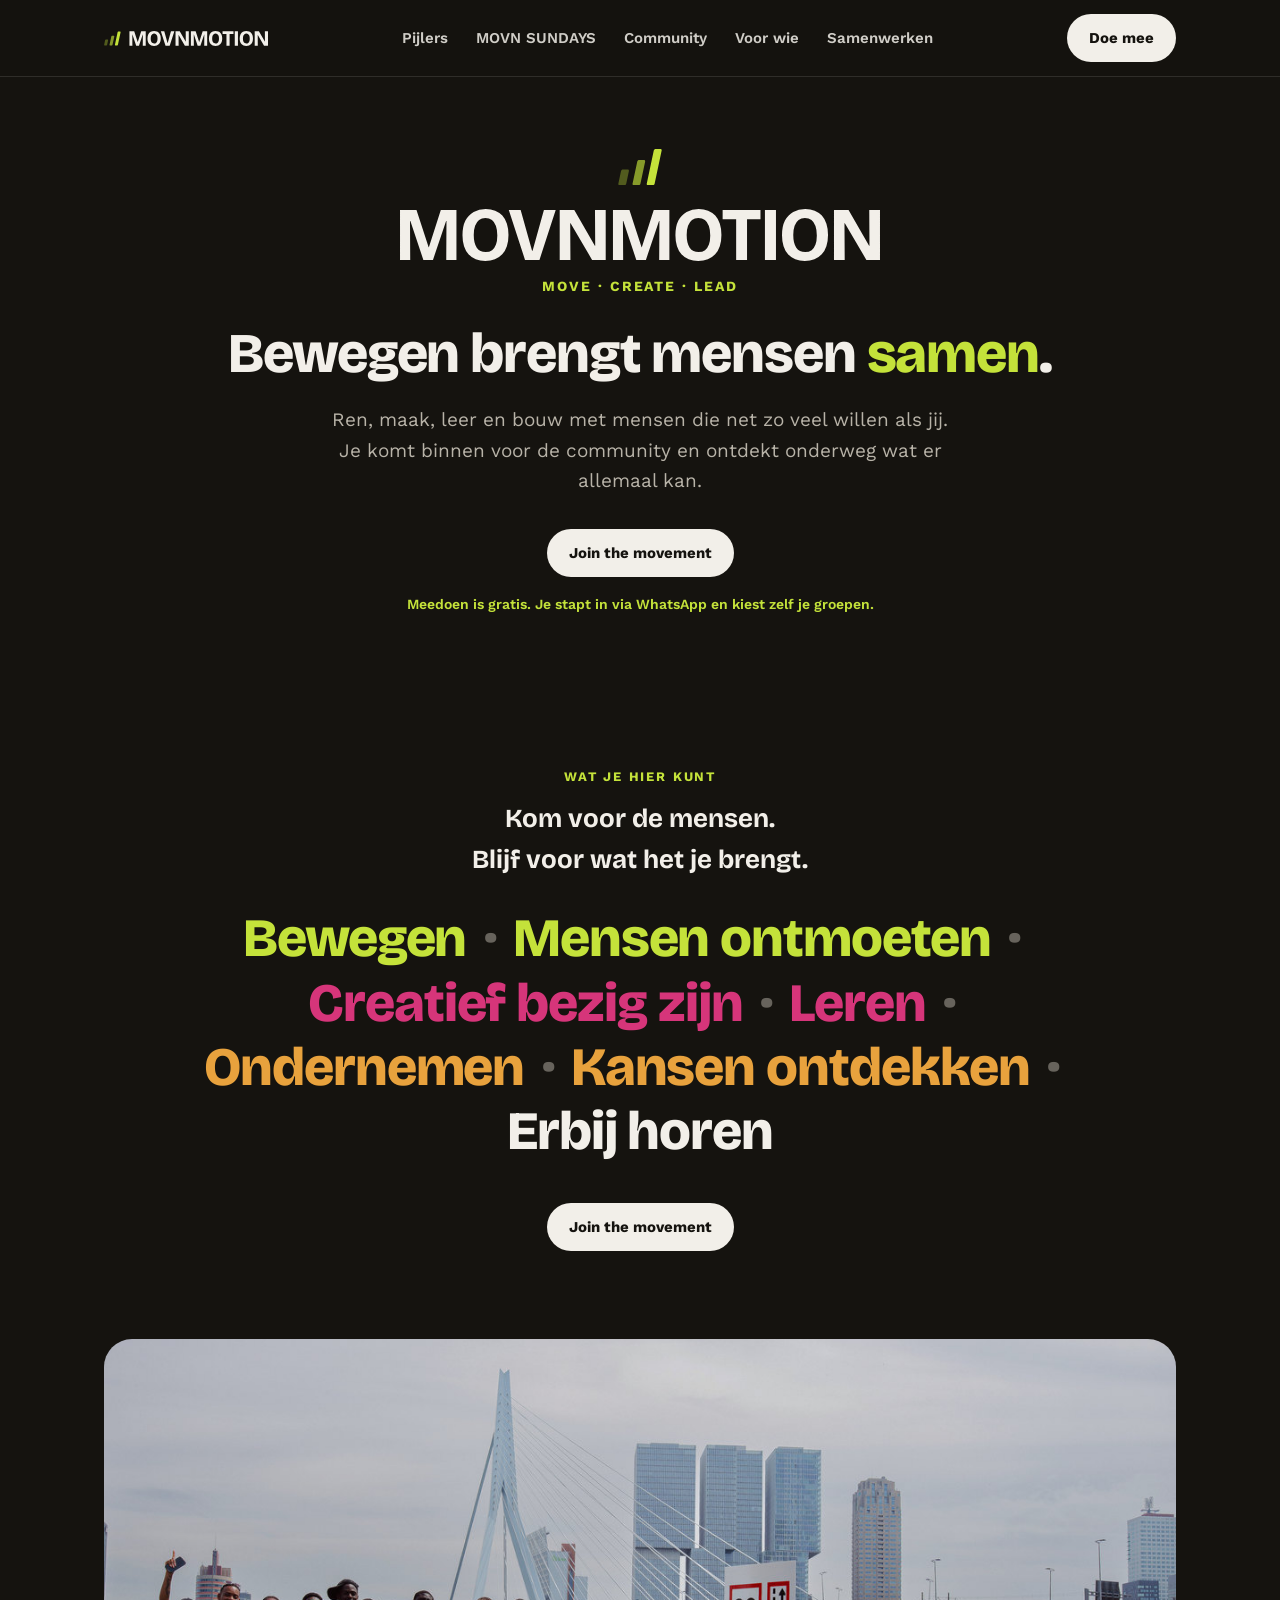
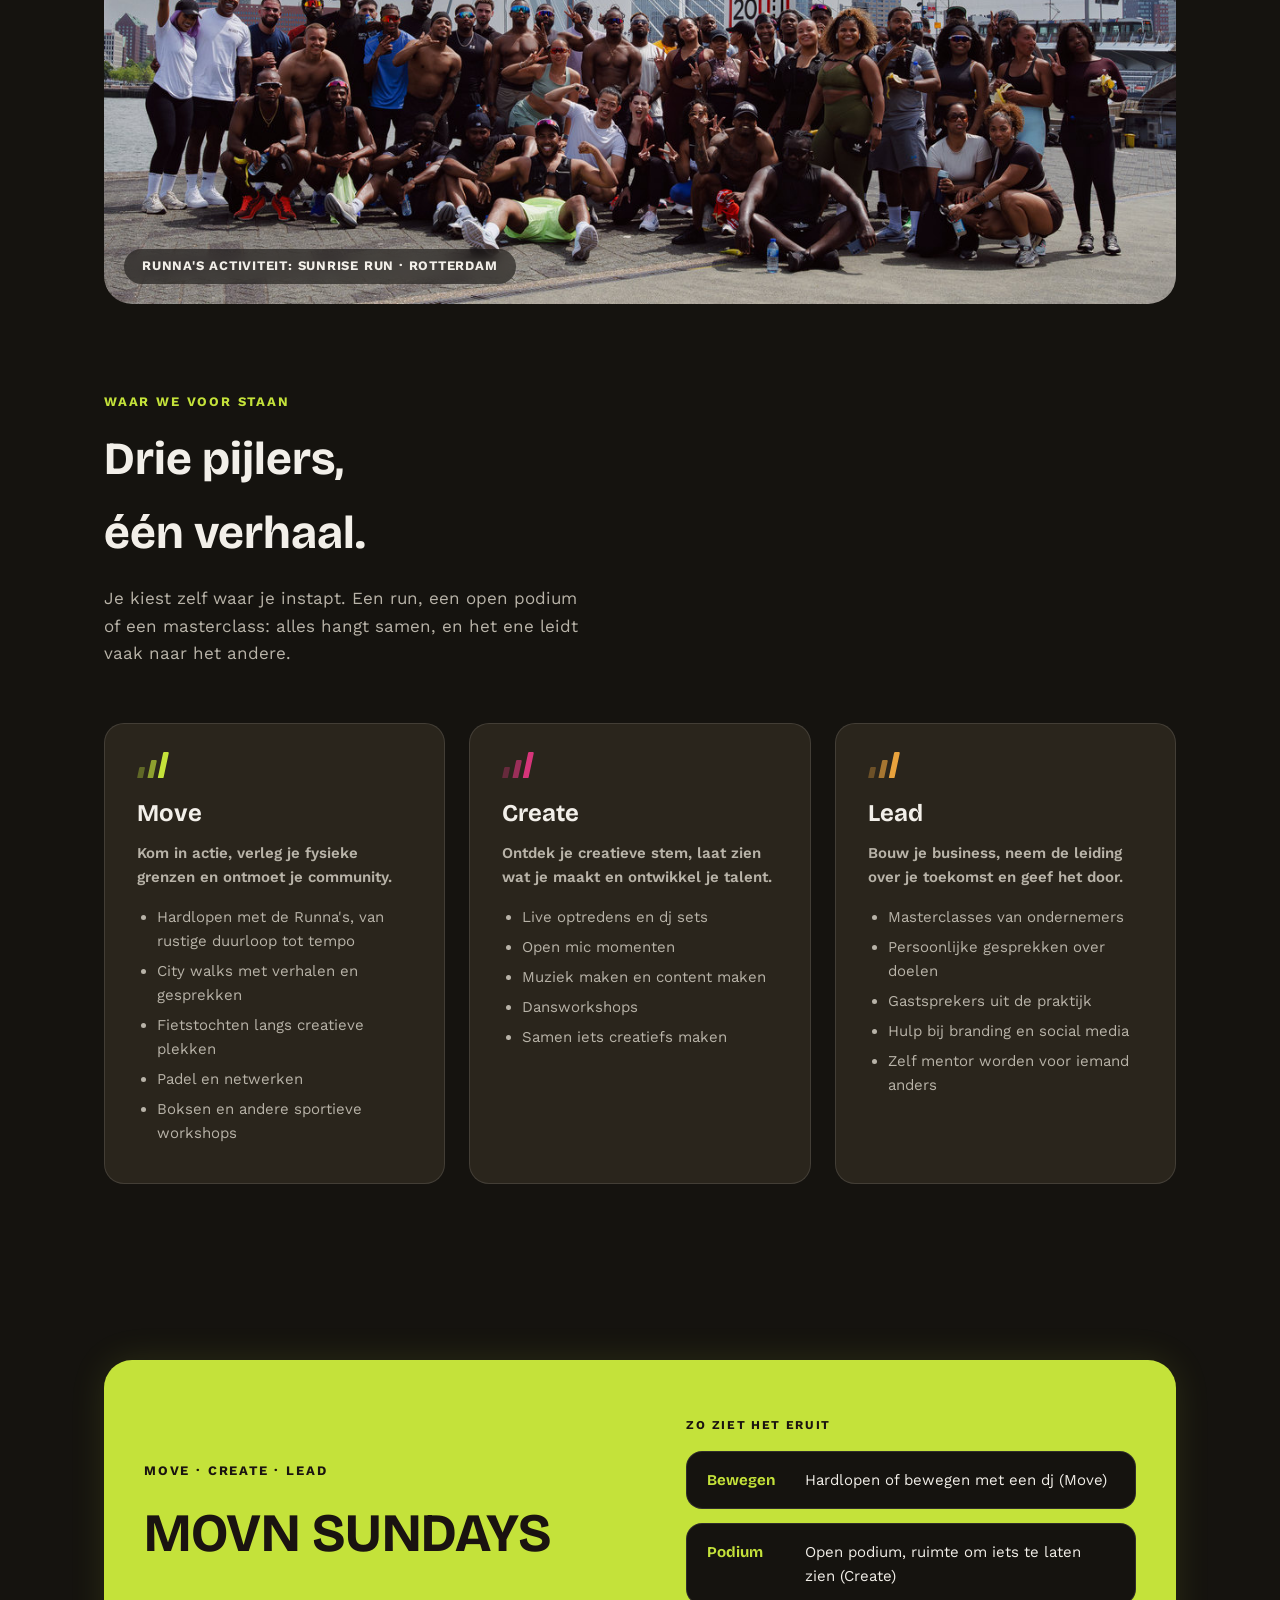
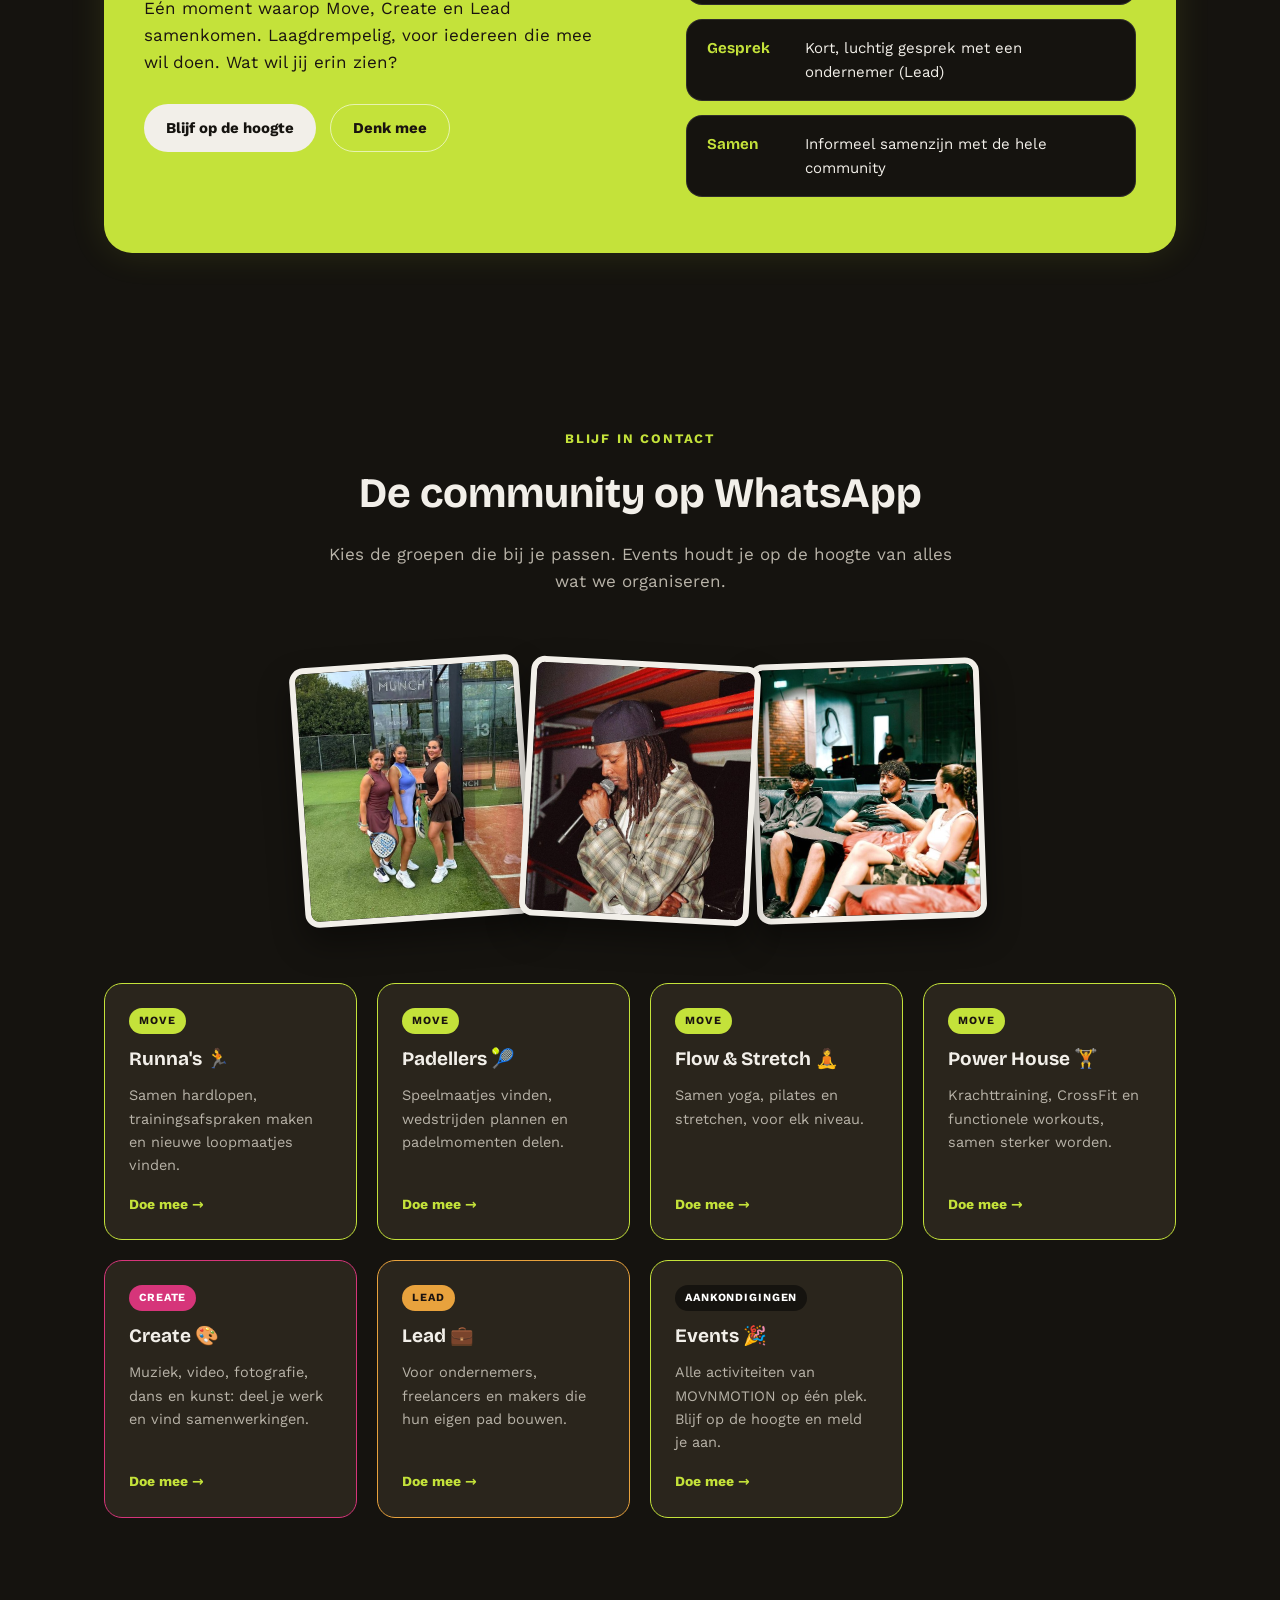
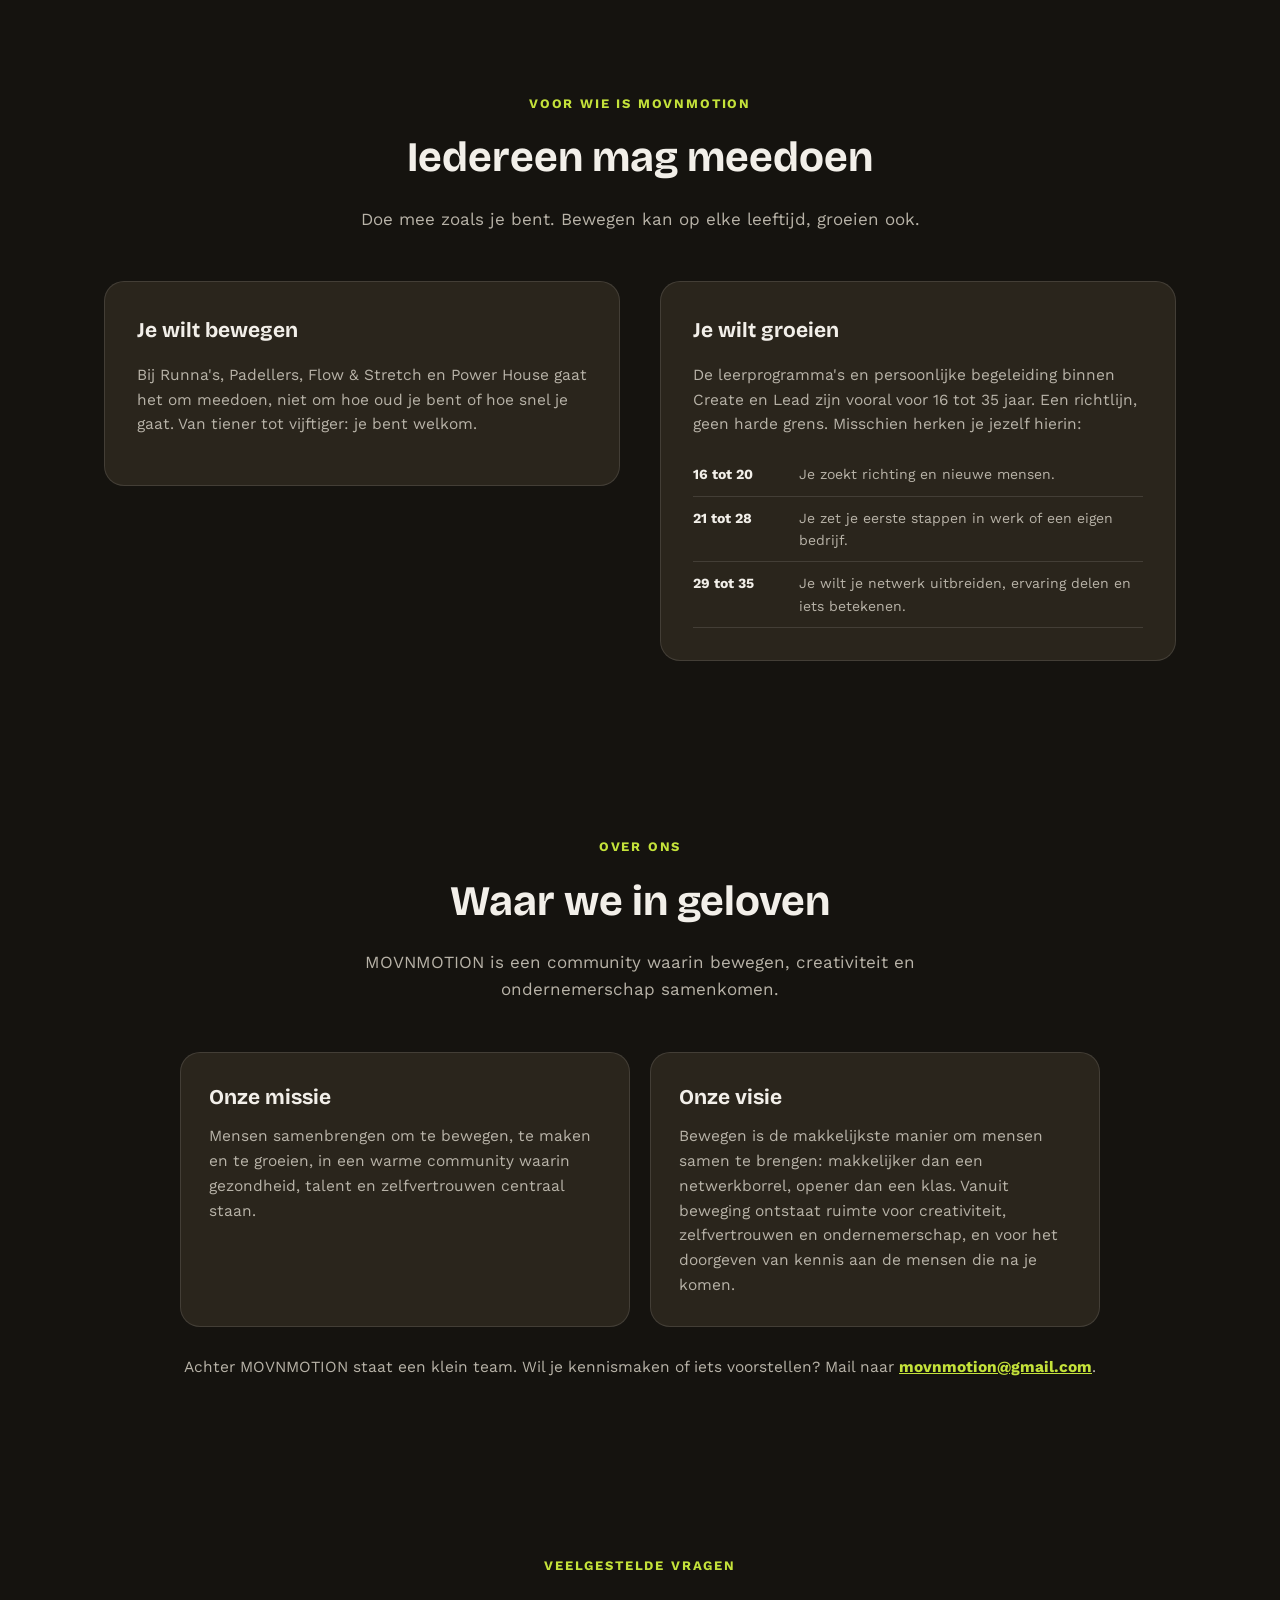
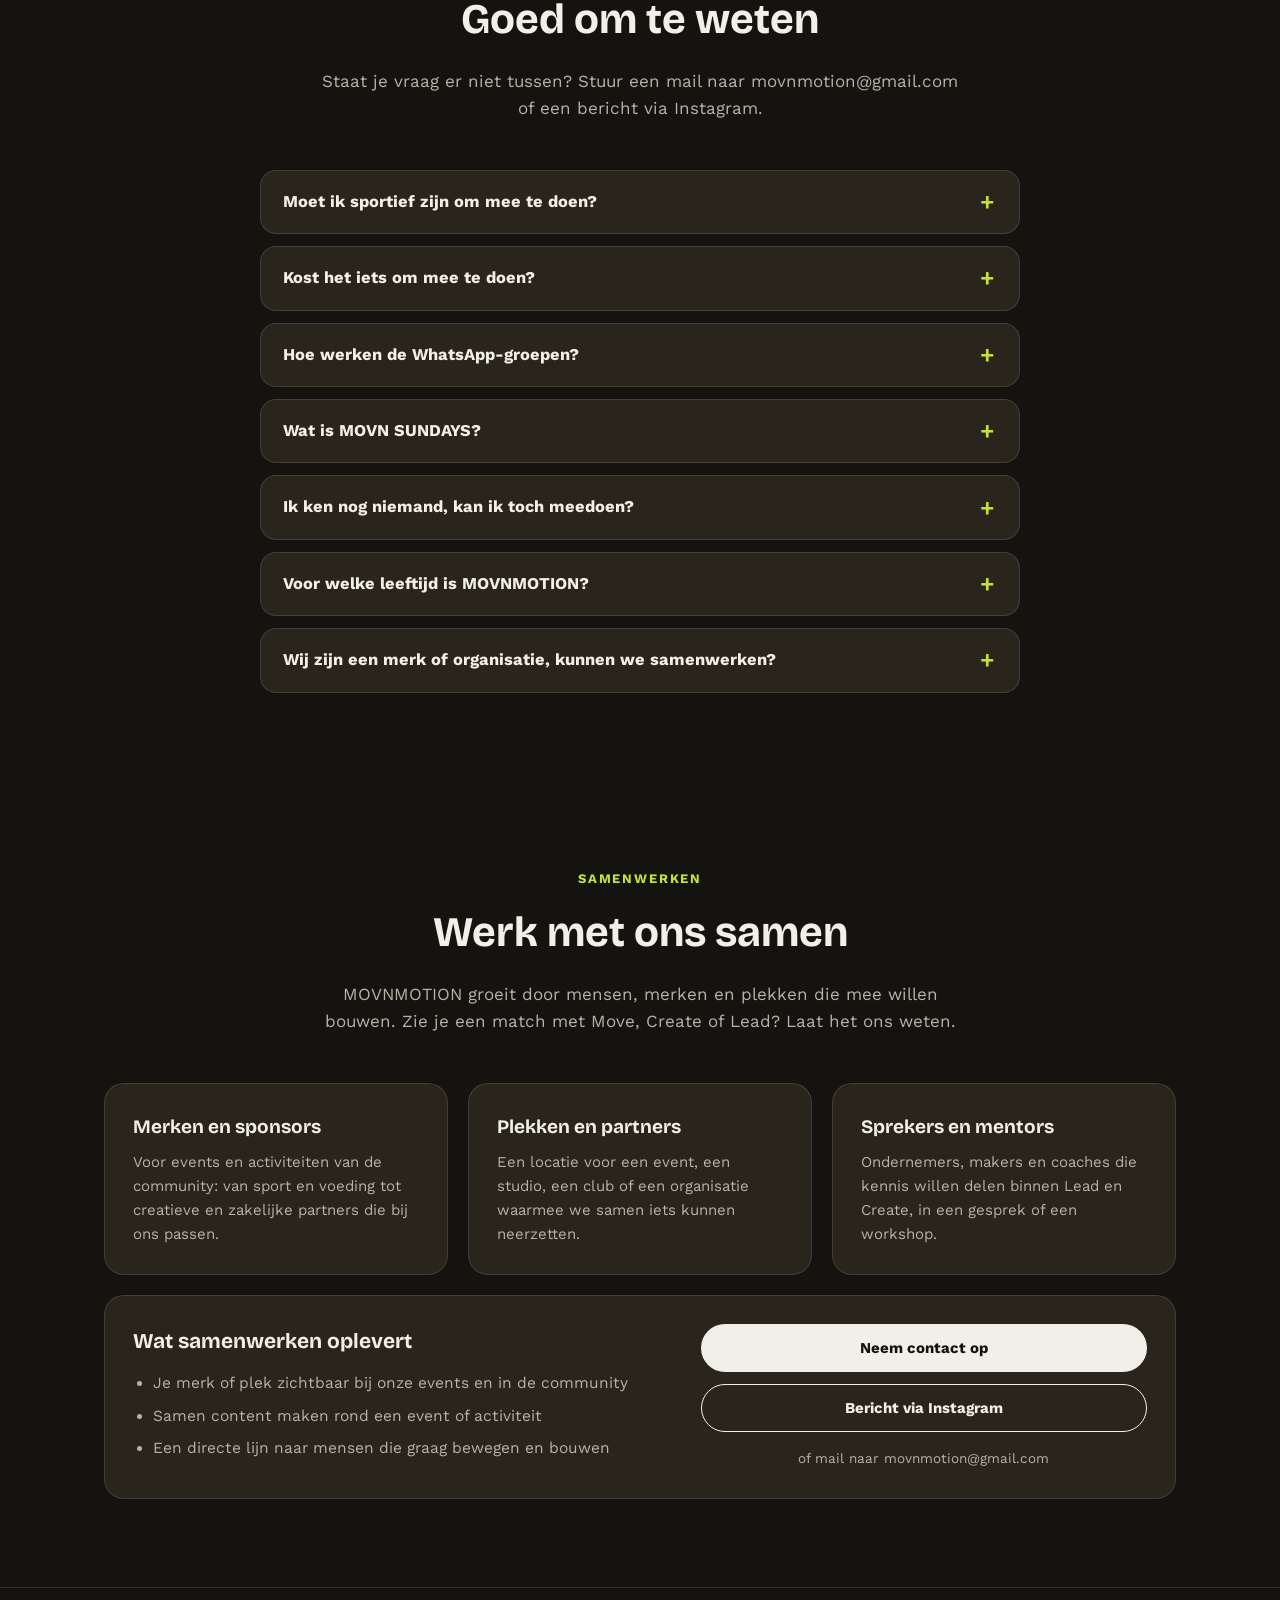
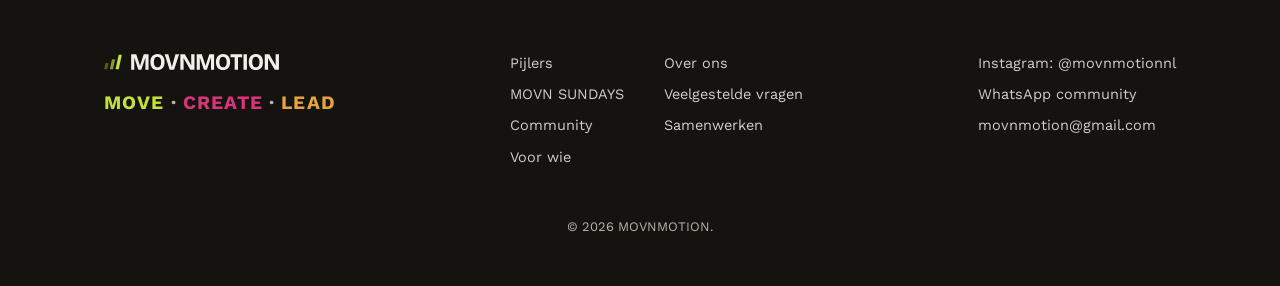
==== public/index.html @ 2176adab "Eerste scherm: alleen de knop Join the movement, 'Wat je hier kunt' als knop weg Co-Authored-By: Cla" ====
<!doctype html>
<html lang="nl">
  <head>
    <meta charset="utf-8" />
    <meta name="viewport" content="width=device-width, initial-scale=1, viewport-fit=cover" />
    <title>MOVNMOTION | Move. Create. Lead.</title>
    <meta
      name="description"
      content="Bewegen brengt mensen samen. Bij MOVNMOTION ren, maak, leer en bouw je met mensen die net zo veel willen als jij. Join the movement."
    />
    <meta name="theme-color" content="#15130F" />
    <link rel="canonical" href="https://movnmotion.nl/" />
    <meta property="og:type" content="website" />
    <meta property="og:site_name" content="MOVNMOTION" />
    <meta property="og:locale" content="nl_NL" />
    <meta property="og:url" content="https://movnmotion.nl/" />
    <meta property="og:title" content="MOVNMOTION | Move. Create. Lead." />
    <meta
      property="og:description"
      content="Bewegen brengt mensen samen. Bij MOVNMOTION ren, maak, leer en bouw je met mensen die net zo veel willen als jij. Join the movement."
    />
    <meta property="og:image" content="https://movnmotion.nl/og-image-v2.png" />
    <meta property="og:image:width" content="1200" />
    <meta property="og:image:height" content="630" />
    <meta property="og:image:alt" content="MOVNMOTION: Bewegen brengt mensen samen." />
    <meta name="twitter:card" content="summary_large_image" />
    <link rel="icon" href="favicon.svg" type="image/svg+xml" />
    <link rel="icon" href="favicon.ico" sizes="32x32" />
    <link rel="apple-touch-icon" href="apple-touch-icon.png" />
    <link
      rel="preload"
      href="assets/fonts/bricolage-grotesque-latin-opsz-normal.woff2"
      as="font"
      type="font/woff2"
      crossorigin
    />
    <link
      rel="preload"
      href="assets/fonts/work-sans-latin-wght-normal.woff2"
      as="font"
      type="font/woff2"
      crossorigin
    />
    <link rel="stylesheet" href="assets/css/style.css" />
  </head>
  <body>
    <svg class="sprite" aria-hidden="true" focusable="false">
      <symbol id="logo-lockup" viewBox="0.00 -14.00 7519.55 688.00">
        <g fill="#C4E23A">
          <path
            opacity="0.35"
            d="M85.80 371.17 L168.15 371.17 C183.31 371.17 192.98 383.46 189.76 398.62 L143.08 618.22 C139.86 633.39 124.96 645.67 109.80 645.67 L27.45 645.67 C12.29 645.67 2.61 633.39 5.83 618.22 L52.51 398.62 C55.73 383.46 70.64 371.17 85.80 371.17 Z"
          />
          <path
            opacity="0.65"
            d="M367.85 206.47 L450.20 206.47 C465.37 206.47 475.04 218.76 471.82 233.92 L390.13 618.22 C386.91 633.39 372.01 645.67 356.85 645.67 L274.50 645.67 C259.34 645.67 249.66 633.39 252.88 618.22 L334.57 233.92 C337.79 218.76 352.69 206.47 367.85 206.47 Z"
          />
          <path
            opacity="1.0"
            d="M655.75 14.32 L738.10 14.32 C753.26 14.32 762.94 26.61 759.71 41.77 L637.18 618.22 C633.96 633.39 619.06 645.67 603.90 645.67 L521.55 645.67 C506.39 645.67 496.71 633.39 499.93 618.22 L622.46 41.77 C625.69 26.61 640.59 14.32 655.75 14.32 Z"
          />
        </g>
        <path
          fill="#F2EFE9"
          d="M1165.55 660V0H1383.55L1544.55 494H1547.55L1705.55 0H1912.55V660H1777.55L1780.55 146H1775.55L1601.55 660H1474.55L1302.55 146H1297.55L1300.55 660Z M2294.55 674Q2224.55 674 2168.05 651.5Q2111.55 629 2072.55 585.5Q2033.55 542 2013.05 478.5Q1992.55 415 1992.55 333Q1992.55 216 2031.55 139.5Q2070.55 63 2140.55 24.5Q2210.55 -14 2300.55 -14Q2369.55 -14 2425.05 8Q2480.55 30 2520.05 73.5Q2559.55 117 2580.55 181.5Q2601.55 246 2601.55 330Q2601.55 414 2580.05 478.5Q2558.55 543 2518.55 586.5Q2478.55 630 2421.55 652Q2364.55 674 2294.55 674ZM2299.55 556Q2350.55 556 2384.55 531Q2418.55 506 2436.05 457Q2453.55 408 2453.55 336Q2453.55 261 2435.55 209.5Q2417.55 158 2382.55 131.5Q2347.55 105 2295.55 105Q2246.55 105 2212.05 131Q2177.55 157 2159.55 207Q2141.55 257 2141.55 330Q2141.55 385 2151.55 427.5Q2161.55 470 2181.55 498.5Q2201.55 527 2231.05 541.5Q2260.55 556 2299.55 556Z M2820.55 660 2605.55 0H2762.55L2913.55 539H2920.55L3070.55 0H3226.55L3011.55 660Z M3279.55 660V0H3472.55L3744.55 471H3749.55L3746.55 0H3888.55V660H3708.55L3423.55 173H3418.55L3421.55 660Z M3984.55 660V0H4202.55L4363.55 494H4366.55L4524.55 0H4731.55V660H4596.55L4599.55 146H4594.55L4420.55 660H4293.55L4121.55 146H4116.55L4119.55 660Z M5113.55 674Q5043.55 674 4987.05 651.5Q4930.55 629 4891.55 585.5Q4852.55 542 4832.05 478.5Q4811.55 415 4811.55 333Q4811.55 216 4850.55 139.5Q4889.55 63 4959.55 24.5Q5029.55 -14 5119.55 -14Q5188.55 -14 5244.05 8Q5299.55 30 5339.05 73.5Q5378.55 117 5399.55 181.5Q5420.55 246 5420.55 330Q5420.55 414 5399.05 478.5Q5377.55 543 5337.55 586.5Q5297.55 630 5240.55 652Q5183.55 674 5113.55 674ZM5118.55 556Q5169.55 556 5203.55 531Q5237.55 506 5255.05 457Q5272.55 408 5272.55 336Q5272.55 261 5254.55 209.5Q5236.55 158 5201.55 131.5Q5166.55 105 5114.55 105Q5065.55 105 5031.05 131Q4996.55 157 4978.55 207Q4960.55 257 4960.55 330Q4960.55 385 4970.55 427.5Q4980.55 470 5000.55 498.5Q5020.55 527 5050.05 541.5Q5079.55 556 5118.55 556Z M5615.55 660V123H5436.55V0H5937.55V123H5759.55V660Z M5996.55 660V0H6142.55V660Z M6524.55 674Q6454.55 674 6398.05 651.5Q6341.55 629 6302.55 585.5Q6263.55 542 6243.05 478.5Q6222.55 415 6222.55 333Q6222.55 216 6261.55 139.5Q6300.55 63 6370.55 24.5Q6440.55 -14 6530.55 -14Q6599.55 -14 6655.05 8Q6710.55 30 6750.05 73.5Q6789.55 117 6810.55 181.5Q6831.55 246 6831.55 330Q6831.55 414 6810.05 478.5Q6788.55 543 6748.55 586.5Q6708.55 630 6651.55 652Q6594.55 674 6524.55 674ZM6529.55 556Q6580.55 556 6614.55 531Q6648.55 506 6666.05 457Q6683.55 408 6683.55 336Q6683.55 261 6665.55 209.5Q6647.55 158 6612.55 131.5Q6577.55 105 6525.55 105Q6476.55 105 6442.05 131Q6407.55 157 6389.55 207Q6371.55 257 6371.55 330Q6371.55 385 6381.55 427.5Q6391.55 470 6411.55 498.5Q6431.55 527 6461.05 541.5Q6490.55 556 6529.55 556Z M6910.55 660V0H7103.55L7375.55 471H7380.55L7377.55 0H7519.55V660H7339.55L7054.55 173H7049.55L7052.55 660Z"
        />
      </symbol>
      <symbol id="logo-wordmark" viewBox="0.00 0.00 6354.00 688.00">
        <path
          fill="#F2EFE9"
          d="M0 674V14H218L379 508H382L540 14H747V674H612L615 160H610L436 674H309L137 160H132L135 674Z M1129 688Q1059 688 1002.5 665.5Q946 643 907 599.5Q868 556 847.5 492.5Q827 429 827 347Q827 230 866 153.5Q905 77 975 38.5Q1045 0 1135 0Q1204 0 1259.5 22Q1315 44 1354.5 87.5Q1394 131 1415 195.5Q1436 260 1436 344Q1436 428 1414.5 492.5Q1393 557 1353 600.5Q1313 644 1256 666Q1199 688 1129 688ZM1134 570Q1185 570 1219 545Q1253 520 1270.5 471Q1288 422 1288 350Q1288 275 1270 223.5Q1252 172 1217 145.5Q1182 119 1130 119Q1081 119 1046.5 145Q1012 171 994 221Q976 271 976 344Q976 399 986 441.5Q996 484 1016 512.5Q1036 541 1065.5 555.5Q1095 570 1134 570Z M1655 674 1440 14H1597L1748 553H1755L1905 14H2061L1846 674Z M2114 674V14H2307L2579 485H2584L2581 14H2723V674H2543L2258 187H2253L2256 674Z M2819 674V14H3037L3198 508H3201L3359 14H3566V674H3431L3434 160H3429L3255 674H3128L2956 160H2951L2954 674Z M3948 688Q3878 688 3821.5 665.5Q3765 643 3726 599.5Q3687 556 3666.5 492.5Q3646 429 3646 347Q3646 230 3685 153.5Q3724 77 3794 38.5Q3864 0 3954 0Q4023 0 4078.5 22Q4134 44 4173.5 87.5Q4213 131 4234 195.5Q4255 260 4255 344Q4255 428 4233.5 492.5Q4212 557 4172 600.5Q4132 644 4075 666Q4018 688 3948 688ZM3953 570Q4004 570 4038 545Q4072 520 4089.5 471Q4107 422 4107 350Q4107 275 4089 223.5Q4071 172 4036 145.5Q4001 119 3949 119Q3900 119 3865.5 145Q3831 171 3813 221Q3795 271 3795 344Q3795 399 3805 441.5Q3815 484 3835 512.5Q3855 541 3884.5 555.5Q3914 570 3953 570Z M4450 674V137H4271V14H4772V137H4594V674Z M4831 674V14H4977V674Z M5359 688Q5289 688 5232.5 665.5Q5176 643 5137 599.5Q5098 556 5077.5 492.5Q5057 429 5057 347Q5057 230 5096 153.5Q5135 77 5205 38.5Q5275 0 5365 0Q5434 0 5489.5 22Q5545 44 5584.5 87.5Q5624 131 5645 195.5Q5666 260 5666 344Q5666 428 5644.5 492.5Q5623 557 5583 600.5Q5543 644 5486 666Q5429 688 5359 688ZM5364 570Q5415 570 5449 545Q5483 520 5500.5 471Q5518 422 5518 350Q5518 275 5500 223.5Q5482 172 5447 145.5Q5412 119 5360 119Q5311 119 5276.5 145Q5242 171 5224 221Q5206 271 5206 344Q5206 399 5216 441.5Q5226 484 5246 512.5Q5266 541 5295.5 555.5Q5325 570 5364 570Z M5745 674V14H5938L6210 485H6215L6212 14H6354V674H6174L5889 187H5884L5887 674Z"
        />
      </symbol>
      <symbol id="logo-mark" viewBox="0.00 0.00 557.78 460.00">
        <g fill="currentColor">
          <path
            opacity="0.35"
            d="M62.51 260.00 L122.51 260.00 C133.56 260.00 140.61 268.95 138.26 280.00 L104.25 440.00 C101.90 451.05 91.05 460.00 80.00 460.00 L20.00 460.00 C8.95 460.00 1.90 451.05 4.25 440.00 L38.26 280.00 C40.61 268.95 51.47 260.00 62.51 260.00 Z"
          />
          <path
            opacity="0.65"
            d="M268.02 140.00 L328.02 140.00 C339.06 140.00 346.11 148.95 343.77 160.00 L284.25 440.00 C281.90 451.05 271.05 460.00 260.00 460.00 L200.00 460.00 C188.95 460.00 181.90 451.05 184.25 440.00 L243.77 160.00 C246.11 148.95 256.97 140.00 268.02 140.00 Z"
          />
          <path
            opacity="1.0"
            d="M477.78 0.00 L537.78 0.00 C548.82 0.00 555.87 8.95 553.52 20.00 L464.25 440.00 C461.90 451.05 451.05 460.00 440.00 460.00 L380.00 460.00 C368.95 460.00 361.90 451.05 364.25 440.00 L453.52 20.00 C455.87 8.95 466.73 0.00 477.78 0.00 Z"
          />
        </g>
      </symbol>
    </svg>
    <header class="site-nav">
      <div class="nav-inner">
        <a href="#top" class="brand" aria-label="MOVNMOTION home">
          <svg class="logo-lockup" viewBox="0 0 7519.55 688" aria-hidden="true" focusable="false">
            <use href="#logo-lockup" />
          </svg>
        </a>
        <nav class="nav-links" aria-label="Hoofdmenu">
          <a href="#pijlers">Pijlers</a>
          <a href="#sundays">MOVN SUNDAYS</a>
          <a href="#community">Community</a>
          <a href="#voorwie">Voor wie</a>
          <a href="#samenwerken">Samenwerken</a>
        </nav>
        <div class="nav-actions">
          <a class="btn" href="https://chat.whatsapp.com/BXqSfVjQK5DEeczYsSVc6h">Doe mee</a>
          <button
            class="menu-toggle"
            id="menuToggle"
            aria-label="Menu openen"
            aria-expanded="false"
            aria-controls="mobileNav"
          >
            <svg
              viewBox="0 0 24 24"
              fill="none"
              stroke="currentColor"
              stroke-width="2"
              stroke-linecap="round"
            >
              <line x1="3" y1="6" x2="21" y2="6"></line>
              <line x1="3" y1="12" x2="21" y2="12"></line>
              <line x1="3" y1="18" x2="21" y2="18"></line>
            </svg>
          </button>
        </div>
      </div>
    </header>
    <nav class="nav-mobile" id="mobileNav" aria-label="Mobiel menu">
      <a href="#pijlers">Pijlers</a>
      <a href="#sundays">MOVN SUNDAYS</a>
      <a href="#community">Community</a>
      <a href="#voorwie">Voor wie</a>
      <a href="#samenwerken">Samenwerken</a>
      <a class="btn" href="https://chat.whatsapp.com/BXqSfVjQK5DEeczYsSVc6h">Doe mee</a>
    </nav>

    <main>
      <section class="hero" id="top">
        <svg class="hero-mark" viewBox="0 0 557.78 460" aria-hidden="true" focusable="false">
          <use href="#logo-mark" />
        </svg>
        <h1 class="hero-title">
          <span class="sr-only">MOVNMOTION</span>
          <svg class="hero-wordmark" viewBox="0 0 6354 688" aria-hidden="true" focusable="false">
            <use href="#logo-wordmark" />
          </svg>
        </h1>
        <div class="tagline">Move · Create · Lead</div>
        <p class="statement">Bewegen brengt mensen <em>samen</em>.</p>
        <p class="lede">
          Ren, maak, leer en bouw met mensen die net zo veel willen als jij. Je komt binnen voor de community
          en ontdekt onderweg wat er allemaal kan.
        </p>
        <div class="actions">
          <a class="btn" href="https://chat.whatsapp.com/BXqSfVjQK5DEeczYsSVc6h">Join the movement</a>
        </div>
        <p class="hero-note">Meedoen is gratis. Je stapt in via WhatsApp en kiest zelf je groepen.</p>
      </section>

      <section class="block block--tight" id="kunnen">
        <div class="wrap">
          <div class="section-head reveal">
            <span class="eyebrow">Wat je hier kunt</span>
            <h2>Kom voor de mensen. <br />Blijf voor wat het je brengt.</h2>
          </div>
          <ul class="can-words reveal" aria-label="Wat je hier kunt">
            <li class="can-word can-word--move">Bewegen</li>
            <li class="can-word can-word--move">Mensen ontmoeten</li>
            <li class="can-word can-word--create">Creatief bezig zijn</li>
            <li class="can-word can-word--create">Leren</li>
            <li class="can-word can-word--lead">Ondernemen</li>
            <li class="can-word can-word--lead">Kansen ontdekken</li>
            <li class="can-word can-word--all">Erbij horen</li>
          </ul>
          <div class="can-cta reveal">
            <a class="btn" href="https://chat.whatsapp.com/BXqSfVjQK5DEeczYsSVc6h">Join the movement</a>
          </div>
        </div>
      </section>

      <section class="photo-band reveal">
        <img
          src="assets/img/community-sunrise-run.jpg"
          srcset="assets/img/community-sunrise-run-1200.jpg 1200w, assets/img/community-sunrise-run.jpg 2400w"
          sizes="(min-width: 1072px) 1072px, 100vw"
          alt="De MOVNMOTION community tijdens een Sunrise Run bij de Erasmusbrug in Rotterdam"
          width="2400"
          height="1264"
          loading="lazy"
        />
        <div class="caption">Runna's activiteit: Sunrise Run · Rotterdam</div>
      </section>

      <section class="block" id="pijlers">
        <div class="wrap">
          <div class="pillars-intro reveal">
            <span class="eyebrow">Waar we voor staan</span>
            <h2>Drie pijlers, <br />één verhaal.</h2>
            <p>
              Je kiest zelf waar je instapt. Een run, een open podium of een masterclass: alles hangt samen,
              en het ene leidt vaak naar het andere.
            </p>
          </div>
          <div class="pillars-grid">
            <div class="pillar-card reveal">
              <div class="pillar-body">
                <svg class="pillar-mark" viewBox="0 0 557.78 460" aria-hidden="true" focusable="false">
                  <use href="#logo-mark" />
                </svg>
                <h3>Move</h3>
                <div class="sub">Kom in actie, verleg je fysieke grenzen en ontmoet je community.</div>
                <ul>
                  <li>Hardlopen met de Runna's, van rustige duurloop tot tempo</li>
                  <li>City walks met verhalen en gesprekken</li>
                  <li>Fietstochten langs creatieve plekken</li>
                  <li>Padel en netwerken</li>
                  <li>Boksen en andere sportieve workshops</li>
                </ul>
              </div>
            </div>
            <div class="pillar-card pillar-card--create reveal">
              <div class="pillar-body">
                <svg class="pillar-mark" viewBox="0 0 557.78 460" aria-hidden="true" focusable="false">
                  <use href="#logo-mark" />
                </svg>
                <h3>Create</h3>
                <div class="sub">Ontdek je creatieve stem, laat zien wat je maakt en ontwikkel je talent.</div>
                <ul>
                  <li>Live optredens en dj sets</li>
                  <li>Open mic momenten</li>
                  <li>Muziek maken en content maken</li>
                  <li>Dansworkshops</li>
                  <li>Samen iets creatiefs maken</li>
                </ul>
              </div>
            </div>
            <div class="pillar-card pillar-card--lead reveal">
              <div class="pillar-body">
                <svg class="pillar-mark" viewBox="0 0 557.78 460" aria-hidden="true" focusable="false">
                  <use href="#logo-mark" />
                </svg>
                <h3>Lead</h3>
                <div class="sub">Bouw je business, neem de leiding over je toekomst en geef het door.</div>
                <ul>
                  <li>Masterclasses van ondernemers</li>
                  <li>Persoonlijke gesprekken over doelen</li>
                  <li>Gastsprekers uit de praktijk</li>
                  <li>Hulp bij branding en social media</li>
                  <li>Zelf mentor worden voor iemand anders</li>
                </ul>
              </div>
            </div>
          </div>
        </div>
      </section>

      <section class="block" id="sundays">
        <div class="wrap">
          <div class="sundays reveal">
            <div>
              <span class="eyebrow">Move · Create · Lead</span>
              <h2>MOVN SUNDAYS</h2>
              <p>
                Eén moment waarop Move, Create en Lead samenkomen. Laagdrempelig, voor iedereen die mee wil
                doen. Wat wil jij erin zien?
              </p>
              <div class="actions">
                <a class="btn" href="https://chat.whatsapp.com/K9ZHYpvh34J7ycijwH2kKo">Blijf op de hoogte</a>
                <a
                  class="btn btn--ghost"
                  href="mailto:movnmotion@gmail.com?subject=Meedenken%20over%20MOVN%20SUNDAYS"
                  >Denk mee</a
                >
              </div>
            </div>
            <div class="timeline">
              <div class="timeline-label">Zo ziet het eruit</div>
              <div class="step"><b>Bewegen</b><span>Hardlopen of bewegen met een dj (Move)</span></div>
              <div class="step">
                <b>Podium</b><span>Open podium, ruimte om iets te laten zien (Create)</span>
              </div>
              <div class="step">
                <b>Gesprek</b><span>Kort, luchtig gesprek met een ondernemer (Lead)</span>
              </div>
              <div class="step"><b>Samen</b><span>Informeel samenzijn met de hele community</span></div>
            </div>
          </div>
        </div>
      </section>

      <section class="block" id="community">
        <div class="wrap">
          <div class="section-head reveal">
            <span class="eyebrow">Blijf in contact</span>
            <h2>De community op WhatsApp</h2>
            <p>
              Kies de groepen die bij je passen. Events houdt je op de hoogte van alles wat we organiseren.
            </p>
          </div>
          <div class="snapshot-strip reveal">
            <img
              src="assets/img/snapshot-padel.jpg"
              alt="Padellers op de baan"
              width="560"
              height="738"
              loading="lazy"
            />
            <img
              src="assets/img/snapshot-create.jpg"
              alt="Create moment: optreden tijdens een open mic"
              width="560"
              height="710"
              loading="lazy"
            />
            <img
              src="assets/img/snapshot-lead.jpg"
              alt="Lead moment: een goed gesprek na afloop"
              width="560"
              height="681"
              loading="lazy"
            />
          </div>
          <div class="groups-grid">
            <div class="group-card reveal">
              <span class="tag">Move</span>
              <h3>Runna's 🏃</h3>
              <p>Samen hardlopen, trainingsafspraken maken en nieuwe loopmaatjes vinden.</p>
              <a
                href="https://chat.whatsapp.com/CrJA3miNzUNA3yTWiaV7q3"
                aria-label="Doe mee met Runna's op WhatsApp"
                >Doe mee →</a
              >
            </div>
            <div class="group-card reveal">
              <span class="tag">Move</span>
              <h3>Padellers 🎾</h3>
              <p>Speelmaatjes vinden, wedstrijden plannen en padelmomenten delen.</p>
              <a
                href="https://chat.whatsapp.com/LNYeKo4pEPoIf8a5DMQJiF"
                aria-label="Doe mee met Padellers op WhatsApp"
                >Doe mee →</a
              >
            </div>
            <div class="group-card reveal">
              <span class="tag">Move</span>
              <h3>Flow &amp; Stretch 🧘</h3>
              <p>Samen yoga, pilates en stretchen, voor elk niveau.</p>
              <a
                href="https://chat.whatsapp.com/C0TZTGc3yw1IgvXe9TMT5E"
                aria-label="Doe mee met Flow &amp; Stretch op WhatsApp"
                >Doe mee →</a
              >
            </div>
            <div class="group-card reveal">
              <span class="tag">Move</span>
              <h3>Power House 🏋</h3>
              <p>Krachttraining, CrossFit en functionele workouts, samen sterker worden.</p>
              <a
                href="https://chat.whatsapp.com/GgOFQiWhiiF8oR2BJQRv9u"
                aria-label="Doe mee met Power House op WhatsApp"
                >Doe mee →</a
              >
            </div>
            <div class="group-card group-card--create reveal">
              <span class="tag">Create</span>
              <h3>Create 🎨</h3>
              <p>Muziek, video, fotografie, dans en kunst: deel je werk en vind samenwerkingen.</p>
              <a
                href="https://chat.whatsapp.com/F42LTpM1s9RGdChejuXU0H"
                aria-label="Doe mee met Create op WhatsApp"
                >Doe mee →</a
              >
            </div>
            <div class="group-card group-card--lead reveal">
              <span class="tag">Lead</span>
              <h3>Lead 💼</h3>
              <p>Voor ondernemers, freelancers en makers die hun eigen pad bouwen.</p>
              <a
                href="https://chat.whatsapp.com/Dxf0if28gZ7BepDkYXq5SO"
                aria-label="Doe mee met Lead op WhatsApp"
                >Doe mee →</a
              >
            </div>
            <div class="group-card group-card--events reveal">
              <span class="tag">Aankondigingen</span>
              <h3>Events 🎉</h3>
              <p>Alle activiteiten van MOVNMOTION op één plek. Blijf op de hoogte en meld je aan.</p>
              <a
                href="https://chat.whatsapp.com/K9ZHYpvh34J7ycijwH2kKo"
                aria-label="Doe mee met Events op WhatsApp"
                >Doe mee →</a
              >
            </div>
          </div>
        </div>
      </section>

      <section class="block" id="voorwie">
        <div class="wrap">
          <div class="section-head reveal">
            <span class="eyebrow">Voor wie is MOVNMOTION</span>
            <h2>Iedereen mag meedoen</h2>
            <p>Doe mee zoals je bent. Bewegen kan op elke leeftijd, groeien ook.</p>
          </div>
          <div class="whoblock">
            <div class="who-card">
              <h3>Je wilt bewegen</h3>
              <p>
                Bij Runna's, Padellers, Flow &amp; Stretch en Power House gaat het om meedoen, niet om hoe oud
                je bent of hoe snel je gaat. Van tiener tot vijftiger: je bent welkom.
              </p>
            </div>
            <div class="who-card">
              <h3>Je wilt groeien</h3>
              <p>
                De leerprogramma's en persoonlijke begeleiding binnen Create en Lead zijn vooral voor 16 tot 35
                jaar. Een richtlijn, geen harde grens. Misschien herken je jezelf hierin:
              </p>
              <ul class="phases">
                <li><b>16 tot 20</b><span>Je zoekt richting en nieuwe mensen.</span></li>
                <li><b>21 tot 28</b><span>Je zet je eerste stappen in werk of een eigen bedrijf.</span></li>
                <li><b>29 tot 35</b><span>Je wilt je netwerk uitbreiden, ervaring delen en iets betekenen.</span></li>
              </ul>
            </div>
          </div>
        </div>
      </section>

      <section class="block" id="over-ons">
        <div class="wrap">
          <div class="section-head reveal">
            <span class="eyebrow">Over ons</span>
            <h2>Waar we in geloven</h2>
            <p>MOVNMOTION is een community waarin bewegen, creativiteit en ondernemerschap samenkomen.</p>
          </div>
          <div class="about-grid">
            <div class="about-card reveal">
              <h3>Onze missie</h3>
              <p>
                Mensen samenbrengen om te bewegen, te maken en te groeien, in een warme community waarin
                gezondheid, talent en zelfvertrouwen centraal staan.
              </p>
            </div>
            <div class="about-card reveal">
              <h3>Onze visie</h3>
              <p>
                Bewegen is de makkelijkste manier om mensen samen te brengen: makkelijker dan een
                netwerkborrel, opener dan een klas. Vanuit beweging ontstaat ruimte voor creativiteit,
                zelfvertrouwen en ondernemerschap, en voor het doorgeven van kennis aan de mensen die na je
                komen.
              </p>
            </div>
          </div>
          <p class="about-note reveal">
            Achter MOVNMOTION staat een klein team. Wil je kennismaken of iets voorstellen? Mail naar
            <a href="mailto:movnmotion@gmail.com">movnmotion@gmail.com</a>.
          </p>
        </div>
      </section>

      <section class="block" id="faq">
        <div class="wrap">
          <div class="section-head reveal">
            <span class="eyebrow">Veelgestelde vragen</span>
            <h2>Goed om te weten</h2>
            <p>
              Staat je vraag er niet tussen? Stuur een mail naar movnmotion@gmail.com of een bericht via
              Instagram.
            </p>
          </div>
          <div class="faq reveal">
            <details>
              <summary>Moet ik sportief zijn om mee te doen?</summary>
              <p>
                Nee. De groepen zijn er voor iedereen, van beginner tot gevorderde. Je kiest zelf bij welke
                activiteit je aansluit en hoe hard je gaat.
              </p>
            </details>
            <details>
              <summary>Kost het iets om mee te doen?</summary>
              <p>
                Nee. Meedoen aan MOVNMOTION is gratis, net als aansluiten bij de WhatsApp-groepen.
              </p>
            </details>
            <details>
              <summary>Hoe werken de WhatsApp-groepen?</summary>
              <p>
                Je sluit aan bij de community en kiest de groepen die bij je passen: Runna's, Padellers, Flow
                &amp; Stretch, Power House, Create of Lead. In Events lees je alles wat we organiseren. Je
                kunt altijd weer uitstappen.
              </p>
            </details>
            <details>
              <summary>Wat is MOVN SUNDAYS?</summary>
              <p>
                MOVN SUNDAYS is het moment waarop Move, Create en Lead samenkomen. Sluit
                aan bij de groepen en houd de
                <a href="https://chat.whatsapp.com/K9ZHYpvh34J7ycijwH2kKo">Events-groep</a> en onze
                <a href="https://instagram.com/movnmotionnl">socials</a> in de gaten, dan mis je het niet. Wil
                je meedenken?
                <a href="mailto:movnmotion@gmail.com?subject=Meedenken%20over%20MOVN%20SUNDAYS"
                  >Mail ons gerust</a
                >.
              </p>
            </details>
            <details>
              <summary>Ik ken nog niemand, kan ik toch meedoen?</summary>
              <p>
                Zeker. Je hoeft niemand te kennen om aan te sluiten. Begin met een laagdrempelige activiteit,
                zoals een rustige run of een kennismaking in een van de groepen, en stel jezelf even voor.
              </p>
            </details>
            <details>
              <summary>Voor welke leeftijd is MOVNMOTION?</summary>
              <p>
                De actieve groepen staan open voor iedereen, ongeacht leeftijd. De leerprogramma's en
                persoonlijke begeleiding richten zich vooral op 16 tot 35 jaar, als richtlijn en niet als
                harde grens.
              </p>
            </details>
            <details>
              <summary>Wij zijn een merk of organisatie, kunnen we samenwerken?</summary>
              <p>
                Graag. Kijk bij <a href="#samenwerken">Samenwerken</a> of stuur direct een mail naar
                movnmotion@gmail.com.
              </p>
            </details>
          </div>
        </div>
      </section>

      <section class="block" id="samenwerken">
        <div class="wrap">
          <div class="section-head reveal">
            <span class="eyebrow">Samenwerken</span>
            <h2>Werk met ons samen</h2>
            <p>
              MOVNMOTION groeit door mensen, merken en plekken die mee willen bouwen. Zie je een match met
              Move, Create of Lead? Laat het ons weten.
            </p>
          </div>
          <div class="partner-grid">
            <div class="partner-card reveal">
              <h3>Merken en sponsors</h3>
              <p>
                Voor events en activiteiten van de community: van sport en voeding tot creatieve en zakelijke
                partners die bij ons passen.
              </p>
            </div>
            <div class="partner-card reveal">
              <h3>Plekken en partners</h3>
              <p>
                Een locatie voor een event, een studio, een club of een organisatie waarmee we samen iets
                kunnen neerzetten.
              </p>
            </div>
            <div class="partner-card reveal">
              <h3>Sprekers en mentors</h3>
              <p>
                Ondernemers, makers en coaches die kennis willen delen binnen Lead en Create, in een gesprek
                of een workshop.
              </p>
            </div>
          </div>
          <div class="partner-give reveal">
            <div>
              <h3>Wat samenwerken oplevert</h3>
              <ul>
                <li>Je merk of plek zichtbaar bij onze events en in de community</li>
                <li>Samen content maken rond een event of activiteit</li>
                <li>Een directe lijn naar mensen die graag bewegen en bouwen</li>
              </ul>
            </div>
            <div class="partner-actions">
              <a
                class="btn"
                href="mailto:movnmotion@gmail.com?subject=Samenwerking%20met%20MOVNMOTION&amp;body=Hoi%20MOVNMOTION%2C%0A%0AIk%20neem%20contact%20op%20namens%20(naam%20van%20je%20organisatie%20of%20merk).%0A%0AWat%20ik%20in%20gedachten%20heb%3A%0A%0A%0AHoe%20jullie%20mij%20kunnen%20bereiken%3A%0A"
                >Neem contact op</a
              >
              <a class="btn btn--ghost" href="https://instagram.com/movnmotionnl">Bericht via Instagram</a>
              <div class="note">of mail naar movnmotion@gmail.com</div>
            </div>
          </div>
        </div>
      </section>
    </main>

    <footer>
      <div class="wrap">
        <div class="footer-inner">
          <div>
            <div class="footer-brand">
              <svg class="logo-lockup" viewBox="0 0 7519.55 688" aria-hidden="true" focusable="false">
                <use href="#logo-lockup" />
              </svg>
            </div>
            <div class="tagline-small">
              <span class="t-move">Move</span> · <span class="t-create">Create</span> ·
              <span class="t-lead">Lead</span>
            </div>
          </div>
          <div class="links-col links-col--split">
            <a href="#pijlers">Pijlers</a>
            <a href="#sundays">MOVN SUNDAYS</a>
            <a href="#community">Community</a>
            <a href="#voorwie">Voor wie</a>
            <a href="#over-ons">Over ons</a>
            <a href="#faq">Veelgestelde vragen</a>
            <a href="#samenwerken">Samenwerken</a>
          </div>
          <div class="links-col">
            <a href="https://instagram.com/movnmotionnl" aria-label="Instagram">Instagram: @movnmotionnl</a>
            <a href="https://chat.whatsapp.com/BXqSfVjQK5DEeczYsSVc6h" aria-label="WhatsApp"
              >WhatsApp community</a
            >
            <a href="mailto:movnmotion@gmail.com" aria-label="E-mail">movnmotion@gmail.com</a>
          </div>
        </div>
        <div class="fine-print">© 2026 MOVNMOTION.</div>
      </div>
    </footer>
    <script src="assets/js/site.js" defer></script>
  </body>
</html>
---- public/assets/css/style.css ----
/*
  MOVNMOTION: stylesheet
  Opbouw: lettertypes, kleuren, basis, onderdelen (in volgorde van de pagina), hulpklassen.
  Merkkleuren staan alleen in :root. Gebruik daar de variabelen, geen losse hex-codes.
*/

/* ---------- Lettertypes (zelf gehost, geen verzoeken naar Google) ---------- */
@font-face {
  font-family: "Bricolage Grotesque";
  font-style: normal;
  font-weight: 200 800;
  font-display: swap;
  src: url("../fonts/bricolage-grotesque-latin-opsz-normal.woff2") format("woff2");
}
@font-face {
  font-family: "Work Sans";
  font-style: normal;
  font-weight: 100 900;
  font-display: swap;
  src: url("../fonts/work-sans-latin-wght-normal.woff2") format("woff2");
}

/* ---------- Kleuren ---------- */
:root {
  --ink: #15130f; /* bijna-zwart: pagina-achtergrond */
  --ivory: #f2efe9; /* gebroken wit: tekst */
  --lime: #c4e23a; /* merkkleur en pijler Move */
  --magenta: #d6357a; /* pijler Create */
  --amber: #e8a23d; /* pijler Lead */
  --gray: #b8b3a8; /* secundaire tekst */
  --card: #2a251c; /* kaartvlakken */
  --line: rgba(242, 239, 233, 0.12); /* dunne randen */
  --on-lime: #1a1310; /* tekst op lime vlakken */
  --nav: rgba(21, 19, 15, 0.85);

  padding-top: env(safe-area-inset-top, 0px);
  padding-bottom: env(safe-area-inset-bottom, 0px);
}

/* ---------- Basis ---------- */
* {
  box-sizing: border-box;
}
html {
  scroll-behavior: smooth;
}
body {
  margin: 0;
  background: var(--ink);
  color: var(--ivory);
  font-family: "Work Sans", system-ui, sans-serif;
  line-height: 1.6;
}
h1,
h2,
h3 {
  font-family: "Bricolage Grotesque", sans-serif;
  margin: 0;
}
a {
  color: inherit;
  -webkit-tap-highlight-color: transparent;
}
a:focus {
  outline: none;
}
a:focus-visible {
  outline: 2px solid var(--lime);
  outline-offset: 3px;
  border-radius: 4px;
}
img,
svg {
  max-width: 100%;
}
section {
  overflow-x: hidden;
}
.wrap {
  max-width: 1120px;
  margin: 0 auto;
  padding: 0 24px;
}
.sprite {
  position: absolute;
  width: 0;
  height: 0;
  overflow: hidden;
}
.sr-only {
  position: absolute;
  width: 1px;
  height: 1px;
  padding: 0;
  margin: -1px;
  overflow: hidden;
  clip: rect(0, 0, 0, 0);
  white-space: nowrap;
  border: 0;
}

/* ---------- Knoppen ---------- */
.btn {
  display: inline-flex;
  align-items: center;
  justify-content: center;
  gap: 8px;
  background: var(--ivory);
  color: var(--ink);
  font-weight: 700;
  font-size: 15px;
  padding: 12px 22px;
  border-radius: 999px;
  text-decoration: none;
  border: none;
  cursor: pointer;
  white-space: nowrap;
  min-height: 44px;
}
.btn:hover {
  background: #fff;
}
.btn--ghost {
  background: transparent;
  color: var(--ivory);
  padding: 11px 22px;
  border: 1.5px solid var(--ivory);
  transition:
    border-color 0.25s ease,
    color 0.25s ease;
}
.btn--ghost:hover {
  background: transparent;
  border-color: var(--lime);
  color: var(--lime);
}

/* ---------- Navigatie ---------- */
.site-nav {
  position: sticky;
  top: 0;
  z-index: 50;
  padding-top: env(safe-area-inset-top, 0px);
  background: var(--nav);
  backdrop-filter: blur(10px);
  border-bottom: 1px solid var(--line);
}
.nav-inner {
  display: flex;
  align-items: center;
  justify-content: space-between;
  gap: 16px;
  max-width: 1120px;
  margin: 0 auto;
  padding: 14px 24px;
}
.brand {
  display: flex;
  align-items: center;
  text-decoration: none;
}
.brand .logo-lockup {
  width: 164px;
  height: 15px;
  flex-shrink: 0;
}
.nav-links {
  display: flex;
  align-items: center;
  gap: 28px;
}
.nav-links a,
.nav-mobile a {
  font-weight: 600;
  font-size: 15px;
  white-space: nowrap;
  text-decoration: none;
  opacity: 0.85;
}
.nav-links a:hover,
.nav-mobile a:hover {
  opacity: 1;
  color: var(--lime);
}
.nav-actions {
  display: flex;
  align-items: center;
  gap: 10px;
}
.menu-toggle {
  display: none;
  align-items: center;
  justify-content: center;
  min-width: 44px;
  min-height: 44px;
  padding: 8px;
  background: none;
  border: none;
  color: var(--ivory);
  cursor: pointer;
  -webkit-appearance: none;
  appearance: none;
}
.menu-toggle svg {
  width: 24px;
  height: 24px;
}
.nav-mobile {
  display: none;
}
body.menu-open {
  overflow: hidden;
}

/* ---------- Hero ---------- */
.hero {
  padding: 72px 24px 64px;
  text-align: center;
}
.hero-mark {
  width: 44px;
  height: 36.3px;
  margin-bottom: 16px;
  color: var(--lime);
}
.hero-title {
  margin: 0;
  line-height: 0;
}
.hero-wordmark {
  display: block;
  margin: 0 auto;
  width: clamp(220px, 44vw, 480px);
  height: auto;
  aspect-ratio: 6354 / 688;
}
.hero .tagline {
  margin-top: 14px;
  font-weight: 700;
  font-size: 14px;
  letter-spacing: 0.14em;
  text-transform: uppercase;
  color: var(--lime);
}
.hero .statement {
  margin: 28px auto 0;
  font-family: "Bricolage Grotesque", sans-serif;
  font-weight: 800;
  font-size: clamp(32px, 5.2vw, 56px);
  line-height: 1.04;
  letter-spacing: -0.02em;
  white-space: nowrap;
}
.hero .statement em {
  font-style: normal;
  color: var(--lime);
}
.hero .lede {
  max-width: 620px;
  margin: 22px auto 0;
  font-size: 19px;
  color: var(--gray);
}
.hero .actions {
  display: flex;
  flex-wrap: wrap;
  justify-content: center;
  gap: 16px;
  margin-top: 32px;
}
.hero-note {
  margin: 16px auto 0;
  font-size: 14px;
  font-weight: 600;
  color: var(--lime);
}

/* ---------- Wat je hier kunt ---------- */
section.block--tight {
  padding-top: 24px;
}
.can-words {
  display: flex;
  flex-wrap: wrap;
  justify-content: center;
  gap: 4px 0;
  max-width: 980px;
  margin: 0 auto;
  padding: 0;
  list-style: none;
  font-family: "Bricolage Grotesque", sans-serif;
  font-weight: 800;
  font-size: clamp(28px, 4.6vw, 54px);
  line-height: 1.12;
  letter-spacing: -0.02em;
  text-align: center;
  text-wrap: balance;
}
.can-word {
  white-space: nowrap;
}
/* Punt tussen de woorden, in grijs */
.can-word:not(:last-child)::after {
  content: "·";
  margin: 0 0.32em;
  color: var(--gray);
  opacity: 0.5;
}
.can-word--move {
  color: var(--lime);
}
.can-word--create {
  color: var(--magenta);
}
.can-word--lead {
  color: var(--amber);
}
.can-word--all {
  color: var(--ivory);
}
#kunnen .section-head {
  margin-bottom: 28px;
}
#kunnen h2 {
  font-size: clamp(20px, 2.4vw, 26px);
  text-wrap: balance;
}
@media (max-width: 640px) {
  .can-words {
    flex-direction: column;
    gap: 2px;
  }
  .can-word:not(:last-child)::after {
    content: none;
  }
}
.can-cta {
  display: flex;
  flex-direction: column;
  align-items: center;
  gap: 14px;
  margin-top: 40px;
  text-align: center;
}

/* ---------- Fotoband ---------- */
.photo-band {
  position: relative;
  width: 100%;
  /* Even breed als de inhoud. Zo wordt de foto (2000 px) ook op schermen met schaal 150% of 200% niet uitgerekt */
  max-width: 1072px;
  margin: 0 auto;
  overflow: hidden;
  line-height: 0;
}
@media (min-width: 1120px) {
  .photo-band {
    border-radius: 28px;
  }
}
.photo-band img {
  display: block;
  width: 100%;
  height: auto;
}
.photo-band .caption {
  position: absolute;
  left: 20px;
  bottom: 20px;
  padding: 9px 18px;
  background: rgba(10, 8, 6, 0.55);
  backdrop-filter: blur(6px);
  color: var(--ivory);
  border-radius: 999px;
  font-weight: 700;
  font-size: 13px;
  line-height: 1.3;
  letter-spacing: 0.06em;
  text-transform: uppercase;
  max-width: calc(100% - 40px);
}
@media (max-width: 640px) {
  .photo-band .caption {
    left: 12px;
    bottom: 12px;
    max-width: calc(100% - 24px);
    padding: 7px 14px;
    font-size: 11px;
    border-radius: 14px;
  }
}

/* ---------- Sectiekoppen ---------- */
section.block {
  padding: 88px 24px;
}
.section-head {
  max-width: 640px;
  margin: 0 auto 48px;
  text-align: center;
}
.section-head h2 {
  font-size: clamp(28px, 4vw, 42px);
}
.section-head p {
  margin-top: 14px;
  color: var(--gray);
  font-size: 17px;
}
.eyebrow {
  display: block;
  margin-bottom: 10px;
  font-weight: 700;
  font-size: 13px;
  letter-spacing: 0.14em;
  text-transform: uppercase;
  color: var(--lime);
}

/* ---------- Kaarten (gedeelde basis) ---------- */
.pillar-card,
.group-card,
.who-card,
.about-card,
.partner-card,
.partner-give,
.faq details {
  background: var(--card);
  border: 1px solid var(--line);
}

/* ---------- Pijlers ---------- */
.pillars-intro {
  max-width: 640px;
  margin-bottom: 56px;
}
.pillars-intro h2 {
  margin-top: 8px;
  font-size: clamp(30px, 4.5vw, 46px);
}
.pillars-intro p {
  max-width: 480px;
  margin-top: 16px;
  color: var(--gray);
  font-size: 17px;
}
.pillars-grid {
  display: grid;
  grid-template-columns: repeat(auto-fit, minmax(260px, 1fr));
  gap: 24px;
}
.pillar-card {
  --c: var(--lime);
  display: flex;
  flex-direction: column;
  overflow: hidden;
  border-radius: 20px;
}
.pillar-card--create {
  --c: var(--magenta);
}
.pillar-card--lead {
  --c: var(--amber);
}
.pillar-body {
  display: flex;
  flex-direction: column;
  gap: 16px;
  padding: 28px 32px 32px;
}
.pillar-mark {
  width: 32px;
  height: auto;
  aspect-ratio: 557.78 / 460;
  color: var(--c);
}
.pillar-card h3 {
  font-size: 24px;
}
.pillar-card .sub {
  margin-top: -8px;
  font-weight: 600;
  font-size: 15px;
  color: var(--gray);
}
.pillar-card ul {
  margin: 0;
  padding-left: 20px;
  font-size: 15px;
  color: var(--gray);
}
.pillar-card li {
  margin-bottom: 6px;
}

/* ---------- MOVN SUNDAYS ---------- */
.sundays {
  display: grid;
  grid-template-columns: 1.1fr 1fr;
  align-items: center;
  gap: 48px;
  padding: 56px 40px;
  background: var(--lime);
  color: var(--on-lime);
  border-radius: 28px;
  box-shadow: 0 0 36px rgba(196, 226, 58, 0.12);
}
.sundays h2 {
  font-size: clamp(32px, 5vw, 54px);
  color: var(--on-lime);
}
.sundays .eyebrow,
.sundays p {
  color: var(--on-lime);
}
.sundays p {
  max-width: 460px;
  font-size: 17px;
}
.sundays .actions {
  display: flex;
  flex-wrap: wrap;
  gap: 14px;
  margin-top: 28px;
}
.sundays .btn--ghost,
.sundays .btn--ghost:hover {
  border-color: rgba(255, 255, 255, 0.6);
  color: var(--on-lime);
}
.timeline {
  display: flex;
  flex-direction: column;
  gap: 14px;
}
.timeline-label {
  margin-bottom: 2px;
  font-weight: 700;
  font-size: 12px;
  letter-spacing: 0.14em;
  text-transform: uppercase;
  color: var(--on-lime);
}
.timeline .step {
  display: flex;
  align-items: baseline;
  gap: 14px;
  padding: 16px 20px;
  background: var(--ink);
  border: 1px solid var(--line);
  border-radius: 16px;
}
.timeline .step b {
  flex-shrink: 0;
  width: 84px;
  font-family: "Bricolage Grotesque", sans-serif;
  font-size: 15px;
  color: var(--lime);
}
.timeline .step span {
  font-size: 15px;
  color: var(--ivory);
}

/* ---------- Community ---------- */
.snapshot-strip {
  display: flex;
  flex-wrap: wrap;
  align-items: center;
  justify-content: center;
  gap: 6px;
  margin: 4px 0 44px;
  padding: 18px 0;
}
.snapshot-strip img {
  width: 230px;
  height: 260px;
  object-fit: cover;
  border: 6px solid var(--ivory);
  border-radius: 14px;
  box-shadow: 0 16px 32px rgba(0, 0, 0, 0.4);
}
.snapshot-strip img:nth-child(1) {
  transform: rotate(-4deg);
}
.snapshot-strip img:nth-child(2) {
  z-index: 2;
  margin: 0 -8px;
  transform: rotate(3deg);
}
.snapshot-strip img:nth-child(3) {
  transform: rotate(-2deg);
}
.groups-grid {
  display: grid;
  grid-template-columns: repeat(auto-fit, minmax(240px, 1fr));
  gap: 20px;
}
.group-card {
  --c: var(--lime);
  display: flex;
  flex-direction: column;
  gap: 10px;
  padding: 24px;
  border: 1.5px solid var(--c);
  border-radius: 18px;
}
.group-card--create {
  --c: var(--magenta);
}
.group-card--lead {
  --c: var(--amber);
}
.group-card .tag {
  align-self: flex-start;
  padding: 4px 10px;
  background: var(--c);
  color: var(--on-lime);
  border-radius: 999px;
  font-weight: 700;
  font-size: 11px;
  letter-spacing: 0.08em;
  text-transform: uppercase;
}
.group-card--create .tag,
.group-card--events .tag {
  color: #fff;
}
.group-card--events .tag {
  background: var(--ink);
}
.group-card h3 {
  font-size: 19px;
}
.group-card p {
  flex-grow: 1;
  margin: 0;
  font-size: 14.5px;
  color: var(--gray);
}
.group-card a {
  margin-top: 6px;
  font-weight: 700;
  font-size: 14px;
  color: var(--lime);
  text-decoration: none;
}
.group-card a:hover {
  text-decoration: underline;
}

/* ---------- Voor wie ---------- */
.whoblock {
  display: grid;
  grid-template-columns: 1fr 1fr;
  align-items: start;
  gap: 40px;
}
.who-card {
  padding: 32px;
  border-radius: 20px;
}
.who-card h3 {
  margin-bottom: 10px;
  font-size: 21px;
}
.who-card p {
  color: var(--gray);
  font-size: 15.5px;
}
.phases {
  margin: 16px 0 0;
  padding: 0;
  list-style: none;
  font-size: 14px;
}
.phases li {
  display: grid;
  grid-template-columns: 92px 1fr;
  gap: 14px;
  padding: 10px 0;
  border-bottom: 1px solid var(--line);
}
.phases b {
  white-space: nowrap;
  color: var(--ivory);
}
.phases span {
  color: var(--gray);
}

/* ---------- Over ons ---------- */
.about-grid {
  display: grid;
  grid-template-columns: 1fr 1fr;
  gap: 20px;
  max-width: 920px;
  margin: 0 auto;
}
.about-card {
  padding: 28px;
  border-radius: 20px;
}
.about-card h3 {
  margin-bottom: 10px;
  font-size: 21px;
}
.about-card p {
  margin: 0;
  color: var(--gray);
  font-size: 15.5px;
}
.about-note {
  max-width: 920px;
  margin: 28px auto 0;
  text-align: center;
  color: var(--gray);
  font-size: 15.5px;
}
.about-note a {
  font-weight: 700;
  color: var(--lime);
}

/* ---------- Veelgestelde vragen ---------- */
.faq {
  display: flex;
  flex-direction: column;
  gap: 12px;
  max-width: 760px;
  margin: 0 auto;
}
.faq details {
  padding: 0 22px;
  border-radius: 16px;
}
.faq summary {
  position: relative;
  padding: 18px 32px 18px 0;
  list-style: none;
  cursor: pointer;
  font-weight: 700;
  font-size: 16.5px;
}
.faq summary::-webkit-details-marker {
  display: none;
}
.faq summary::after {
  content: "+";
  position: absolute;
  right: 2px;
  top: 50%;
  transform: translateY(-50%);
  font-weight: 600;
  font-size: 24px;
  line-height: 1;
  color: var(--lime);
}
.faq details[open] summary::after {
  content: "\2212";
}
.faq summary:focus-visible {
  outline: 2px solid var(--lime);
  outline-offset: 3px;
  border-radius: 8px;
}
.faq details p {
  margin: 0 0 18px;
  color: var(--gray);
  font-size: 15.5px;
}
.faq details a {
  font-weight: 700;
  color: var(--lime);
}

/* ---------- Samenwerken ---------- */
.partner-grid {
  display: grid;
  grid-template-columns: repeat(3, 1fr);
  gap: 20px;
}
.partner-card,
.partner-give {
  padding: 28px;
  border-radius: 20px;
}
.partner-card h3 {
  margin-bottom: 8px;
  font-size: 19px;
}
.partner-card p {
  margin: 0;
  color: var(--gray);
  font-size: 15px;
}
.partner-give {
  display: grid;
  grid-template-columns: 1.2fr 1fr;
  align-items: center;
  gap: 32px;
  margin-top: 20px;
}
.partner-give h3 {
  margin-bottom: 12px;
  font-size: 21px;
}
.partner-give ul {
  margin: 0;
  padding-left: 20px;
  color: var(--gray);
  font-size: 15.5px;
}
.partner-give li {
  margin-bottom: 8px;
}
.partner-actions {
  display: flex;
  flex-direction: column;
  align-items: stretch;
  gap: 12px;
}
.partner-actions .note {
  margin-top: 4px;
  text-align: center;
  font-size: 13.5px;
  color: var(--gray);
}

/* ---------- Footer ---------- */
footer {
  padding: 64px 24px 48px;
  border-top: 1px solid var(--line);
}
.footer-inner {
  display: flex;
  flex-wrap: wrap;
  align-items: flex-start;
  justify-content: space-between;
  gap: 32px;
}
.footer-brand .logo-lockup {
  width: 175px;
  height: 16px;
}
.tagline-small {
  margin-top: 10px;
  font-weight: 700;
  /* 19 px vet telt als grote tekst: zo haalt magenta op donker genoeg contrast */
  font-size: 19px;
  letter-spacing: 0.06em;
  text-transform: uppercase;
  color: var(--gray);
}
.tagline-small .t-move {
  color: var(--lime);
}
.tagline-small .t-create {
  color: var(--magenta);
}
.tagline-small .t-lead {
  color: var(--amber);
}
.links-col--split {
  /* zeven links in twee kolommen, van boven naar beneden gelezen */
  display: grid;
  grid-template-rows: repeat(4, auto);
  grid-auto-flow: column;
  column-gap: 40px;
  align-content: start;
}
.links-col--split a {
  white-space: nowrap;
}
.links-col a {
  display: block;
  margin-bottom: 8px;
  font-size: 14.5px;
  text-decoration: none;
  opacity: 0.85;
}
.links-col a:hover {
  opacity: 1;
}
.fine-print {
  margin-top: 40px;
  text-align: center;
  font-size: 13px;
  color: var(--gray);
}

/* ---------- Subtiele verschijn-animatie ---------- */
.reveal {
  opacity: 0;
  transform: translateY(16px);
  transition:
    opacity 0.6s ease,
    transform 0.6s ease;
}
.reveal.is-visible {
  opacity: 1;
  transform: none;
}

/* ---------- 404-pagina ---------- */
.not-found {
  display: flex;
  flex-direction: column;
  align-items: center;
  gap: 20px;
  min-height: 100vh;
  padding: 24px;
  justify-content: center;
  text-align: center;
}
.not-found .logo-lockup {
  width: 220px;
  height: 20px;
}
.not-found h1 {
  font-size: clamp(32px, 6vw, 52px);
}
.not-found p {
  margin: 0;
  color: var(--gray);
}

/* ---------- Responsive ---------- */
@media (max-width: 980px) {
  .nav-links {
    gap: 18px;
  }
  .nav-links a {
    font-size: 14px;
  }
}
@media (max-width: 860px) {
  .sundays {
    grid-template-columns: 1fr;
    padding: 40px 28px;
  }
  .whoblock,
  .about-grid,
  .partner-grid,
  .partner-give {
    grid-template-columns: 1fr;
  }
  .partner-give {
    gap: 24px;
  }
}
/* Onder 900 px past het hele menu niet meer naast logo en knop: dan het mobiele menu */
@media (max-width: 900px) {
  .nav-links {
    display: none;
  }
  .menu-toggle {
    display: flex;
  }
  body.menu-open .nav-mobile {
    display: flex;
    position: fixed;
    inset: 0;
    top: env(safe-area-inset-top, 0px);
    z-index: 40;
    flex-direction: column;
    gap: 8px;
    padding: 100px 32px 40px;
    background: var(--ink);
  }
  body.menu-open .nav-mobile a {
    padding: 14px 0;
    border-bottom: 1px solid var(--line);
    font-size: 22px;
  }
  body.menu-open .nav-mobile .btn {
    align-self: center;
    margin-top: 20px;
    padding: 12px 32px;
    border-bottom: none;
    font-size: 15px;
    opacity: 1;
  }
}
@media (max-width: 720px) {
  .snapshot-strip img {
    width: 140px;
    height: 160px;
    border-width: 4px;
  }
}
@media (max-width: 640px) {
  .hero .statement {
    max-width: 760px;
    white-space: normal;
    text-wrap: balance;
  }
  .phases li {
    grid-template-columns: 1fr;
    gap: 2px;
  }
  .who-card {
    padding: 24px;
  }
}
@media (prefers-reduced-motion: reduce) {
  html {
    scroll-behavior: auto;
  }
  .reveal {
    opacity: 1;
    transform: none;
    transition: none;
  }
}
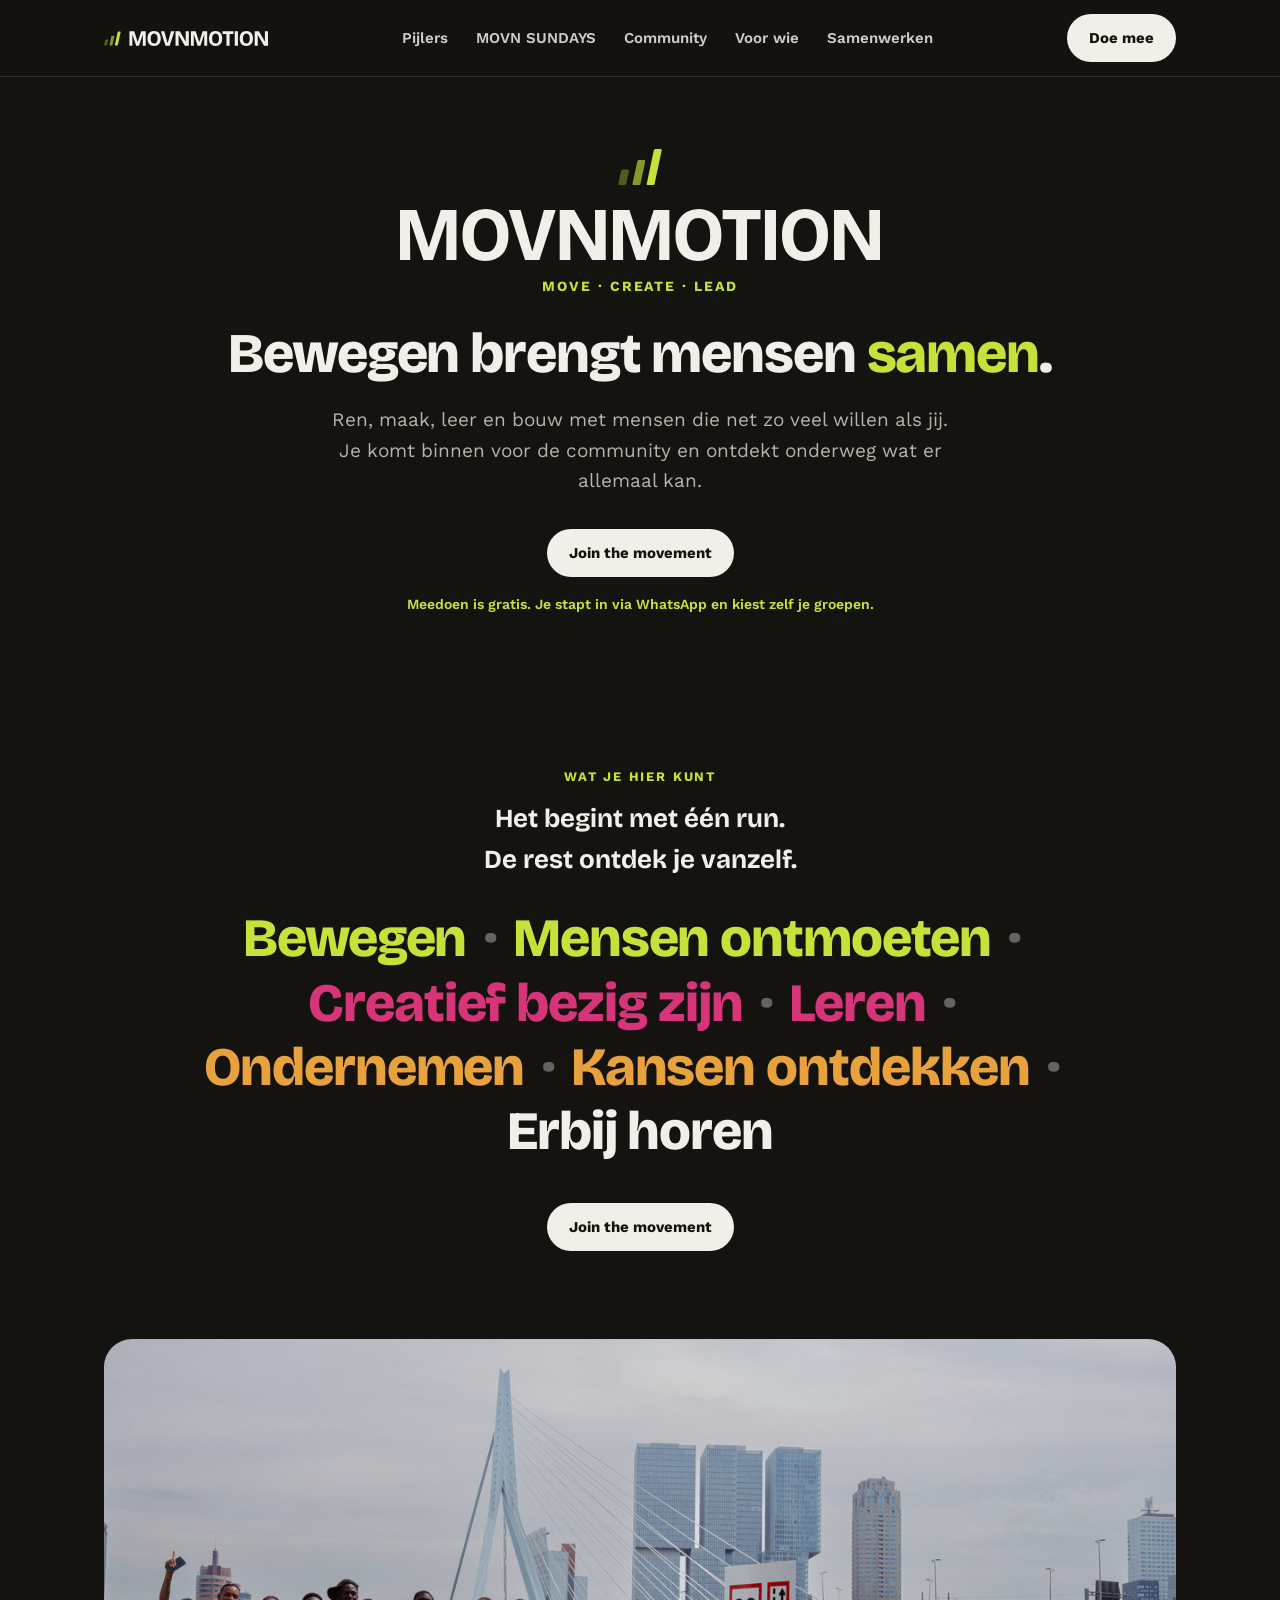
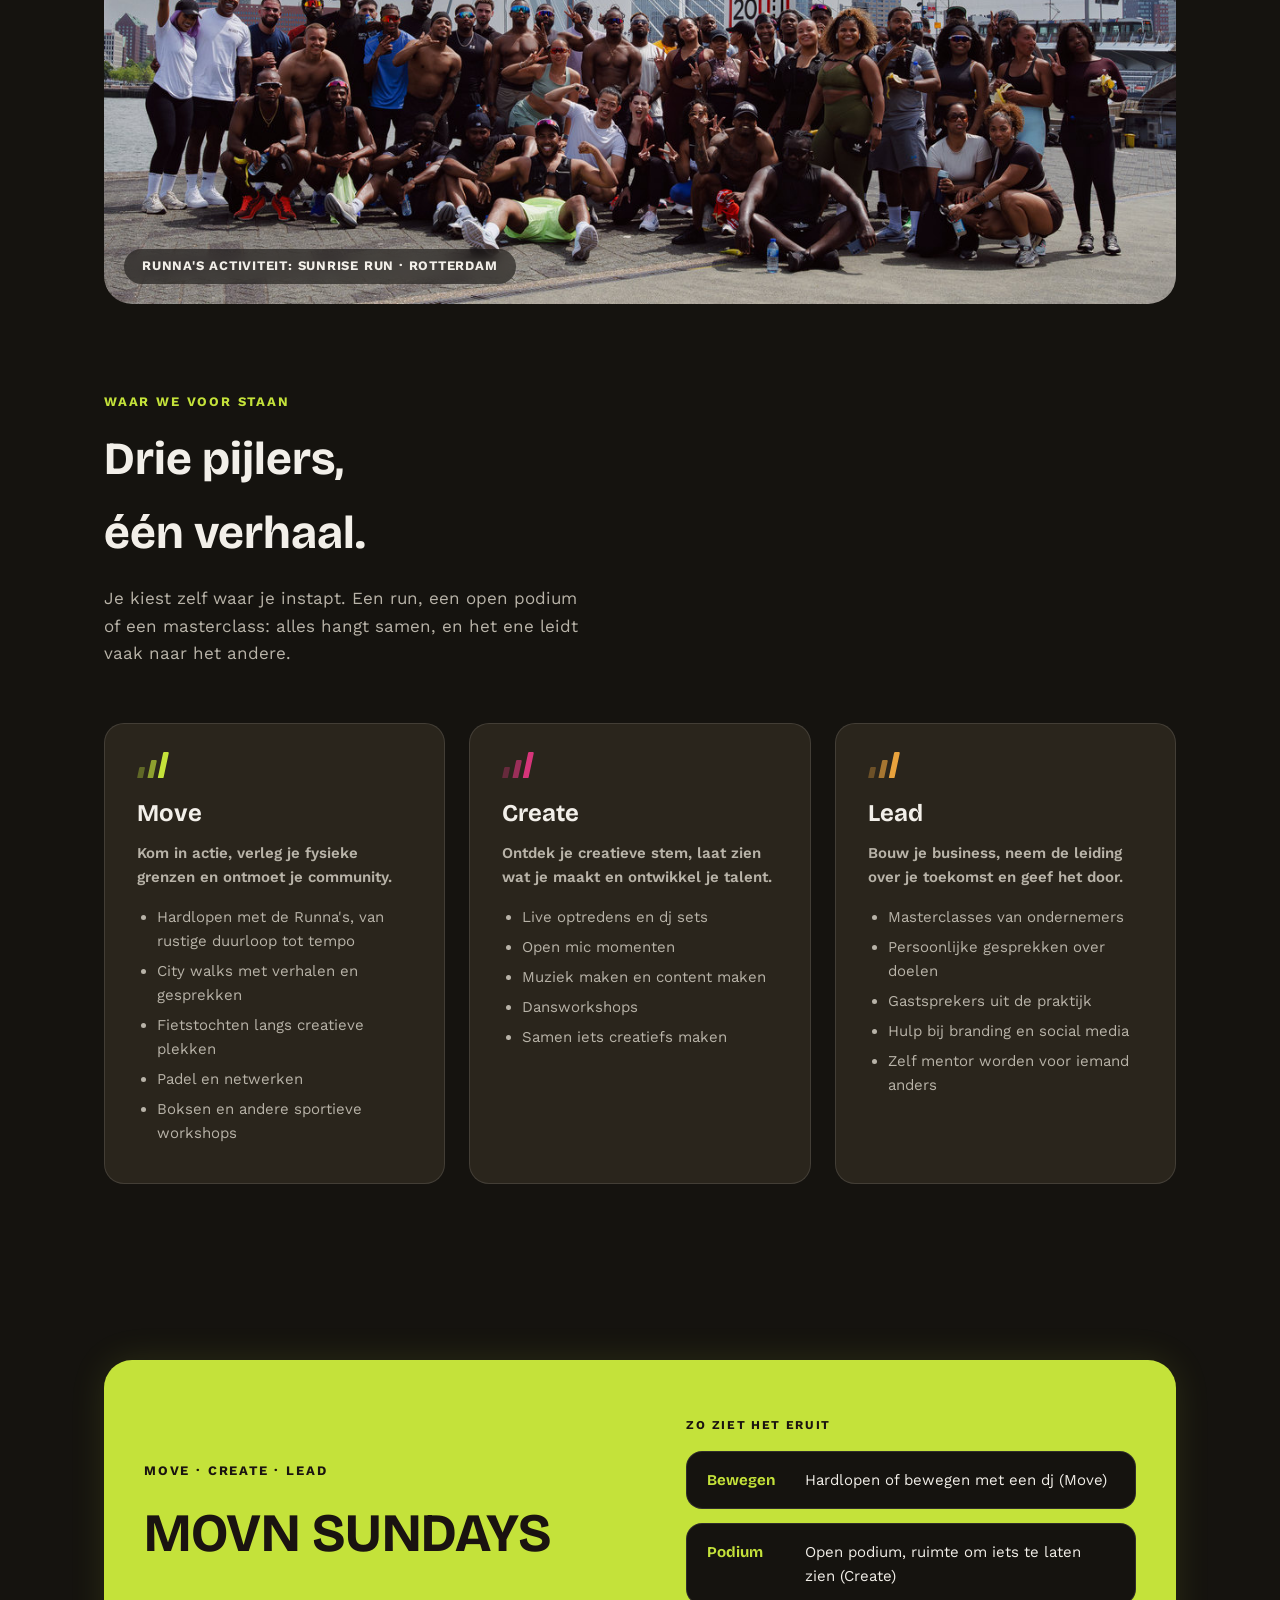
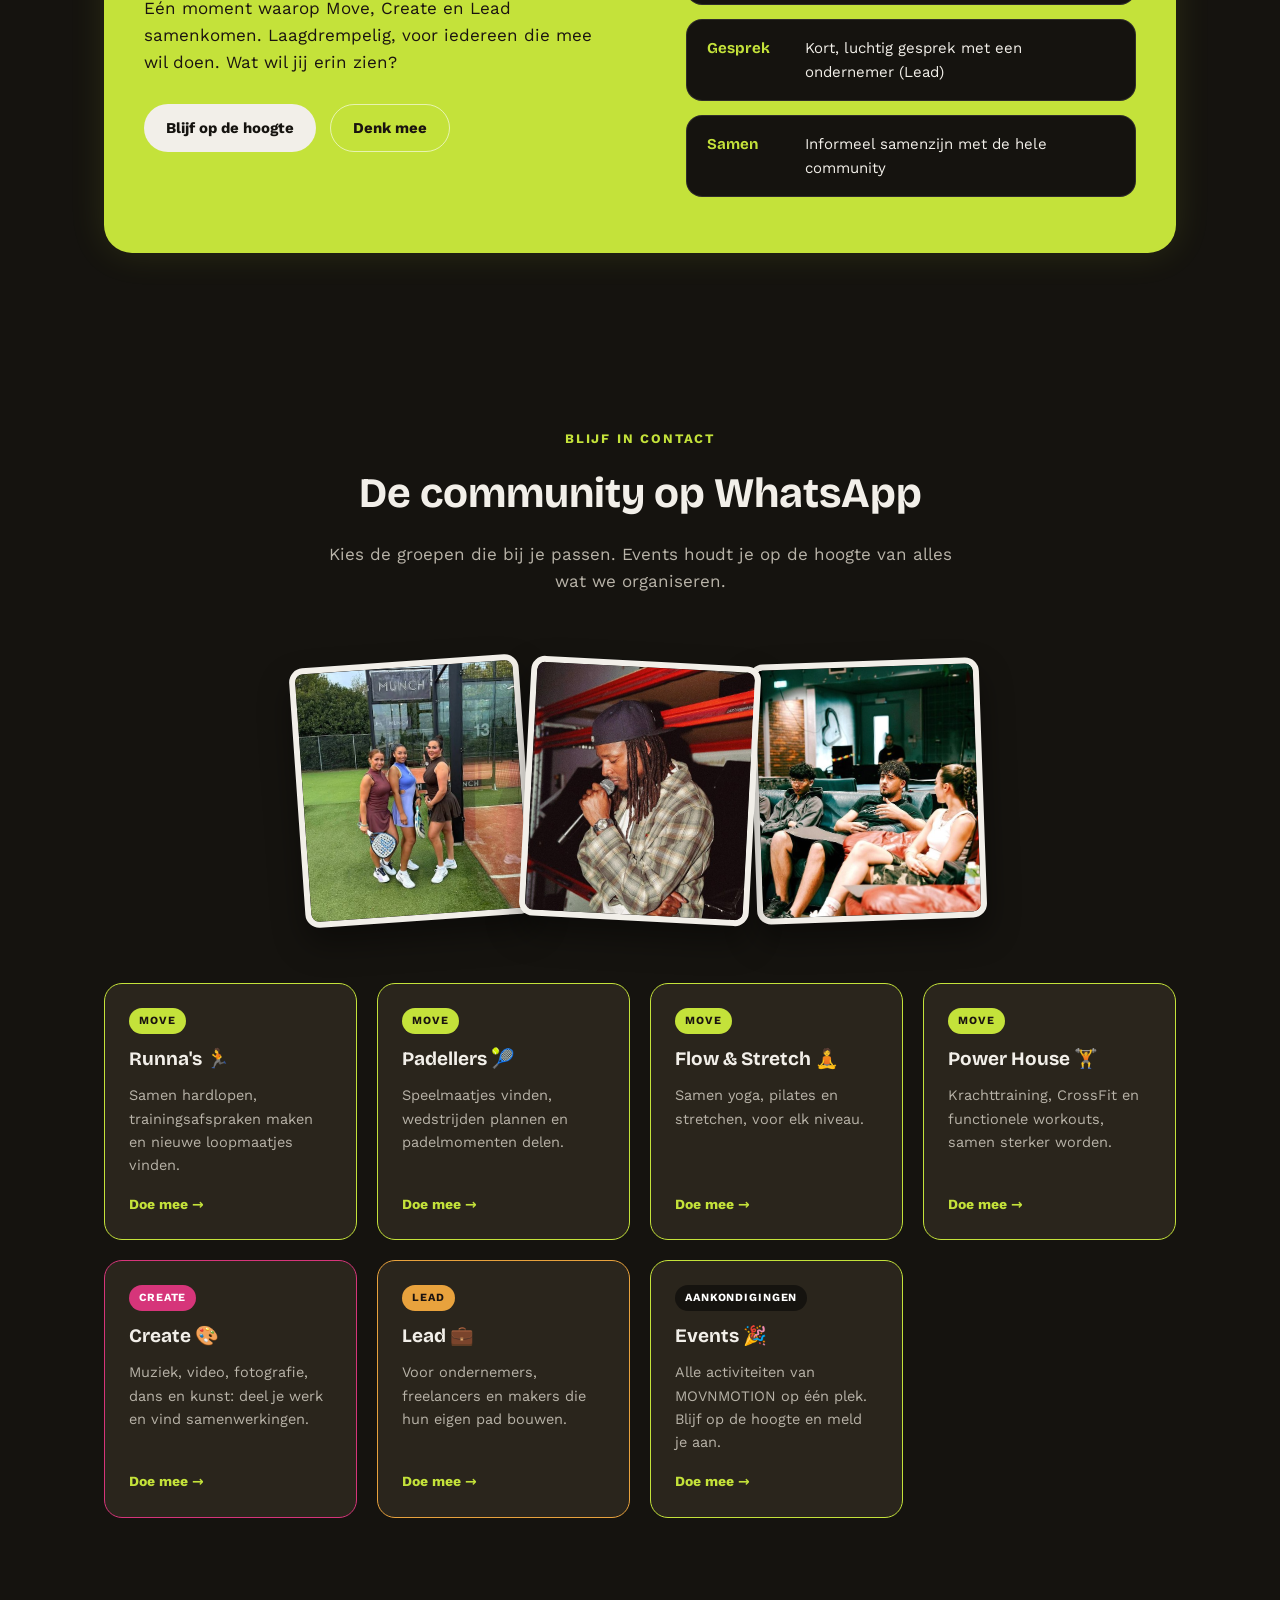
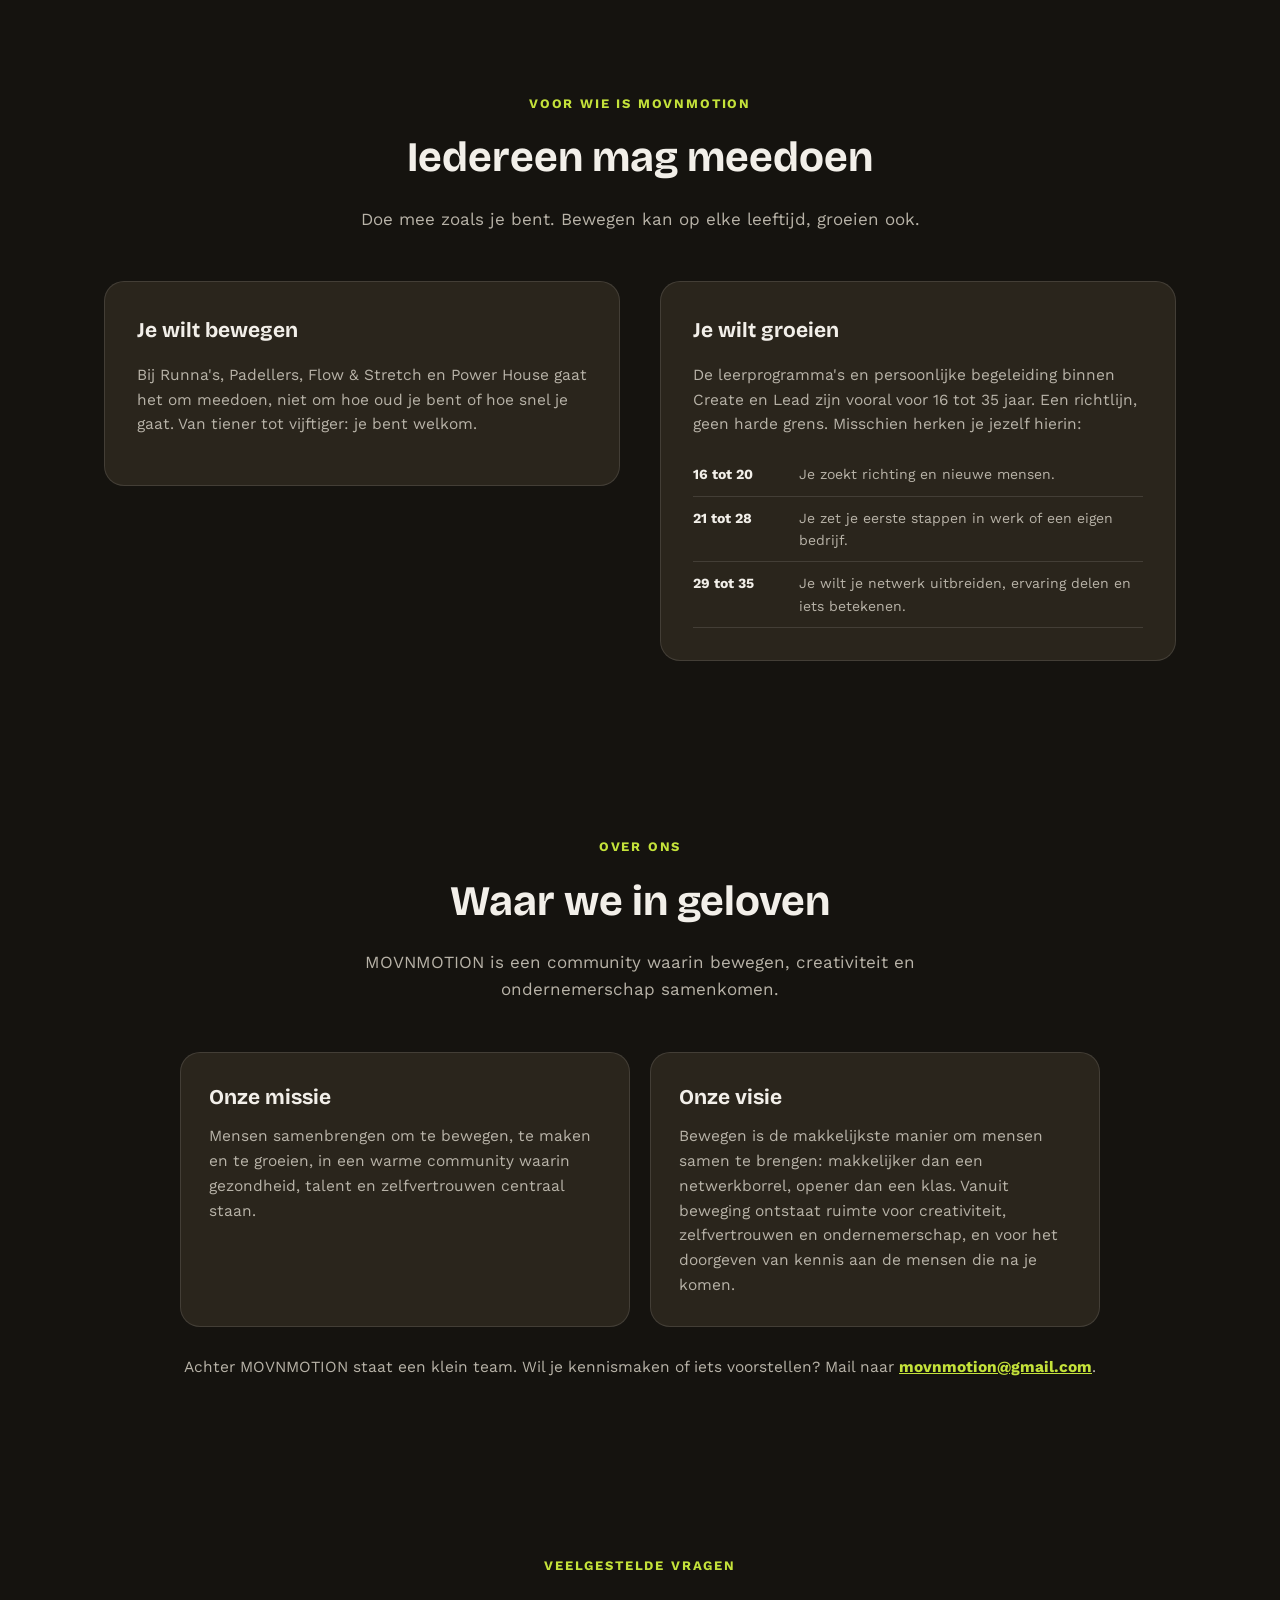
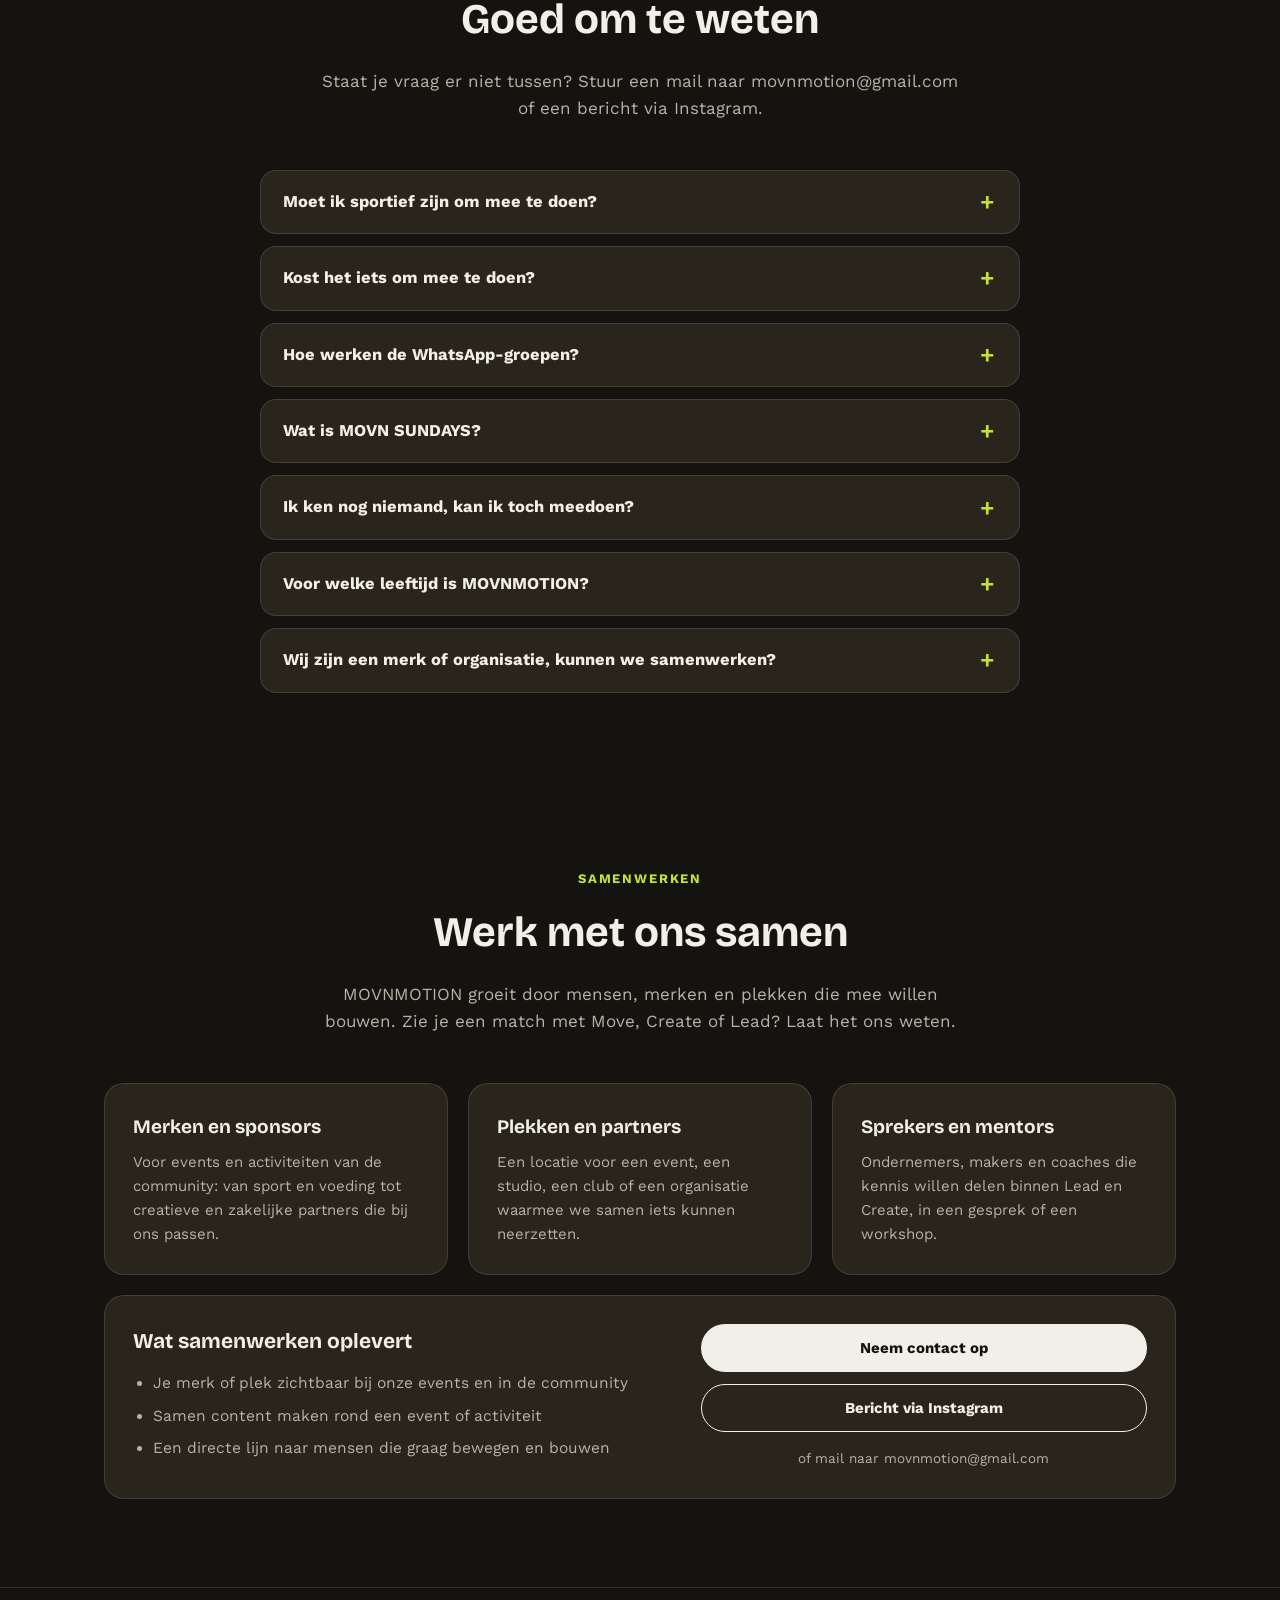
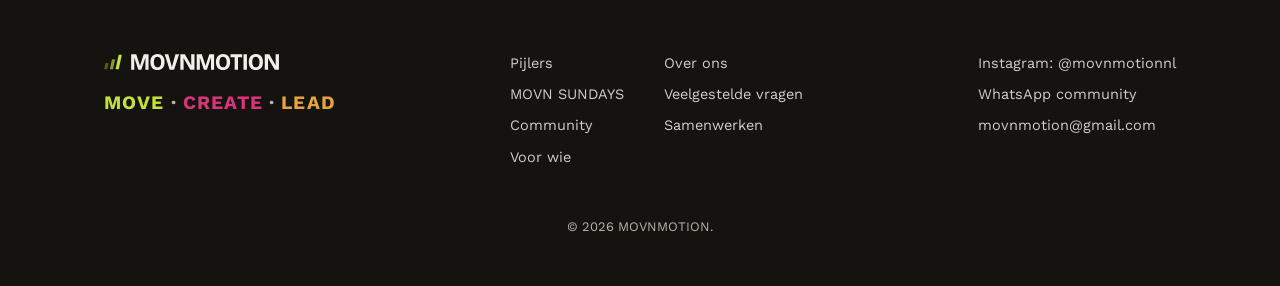
==== commit 4dbf33d5: "Kop Wat je hier kunt: 'Het begint met één run. De rest ontdek je vanzelf.' Co-Authored-By: Claude Op" ====
--- a/public/index.html
+++ b/public/index.html
@@ -162,7 +162,7 @@
         <div class="wrap">
           <div class="section-head reveal">
             <span class="eyebrow">Wat je hier kunt</span>
-            <h2>Kom voor de mensen. <br />Blijf voor wat het je brengt.</h2>
+            <h2>Het begint met één run. <br />De rest ontdek je vanzelf.</h2>
           </div>
           <ul class="can-words reveal" aria-label="Wat je hier kunt">
             <li class="can-word can-word--move">Bewegen</li>
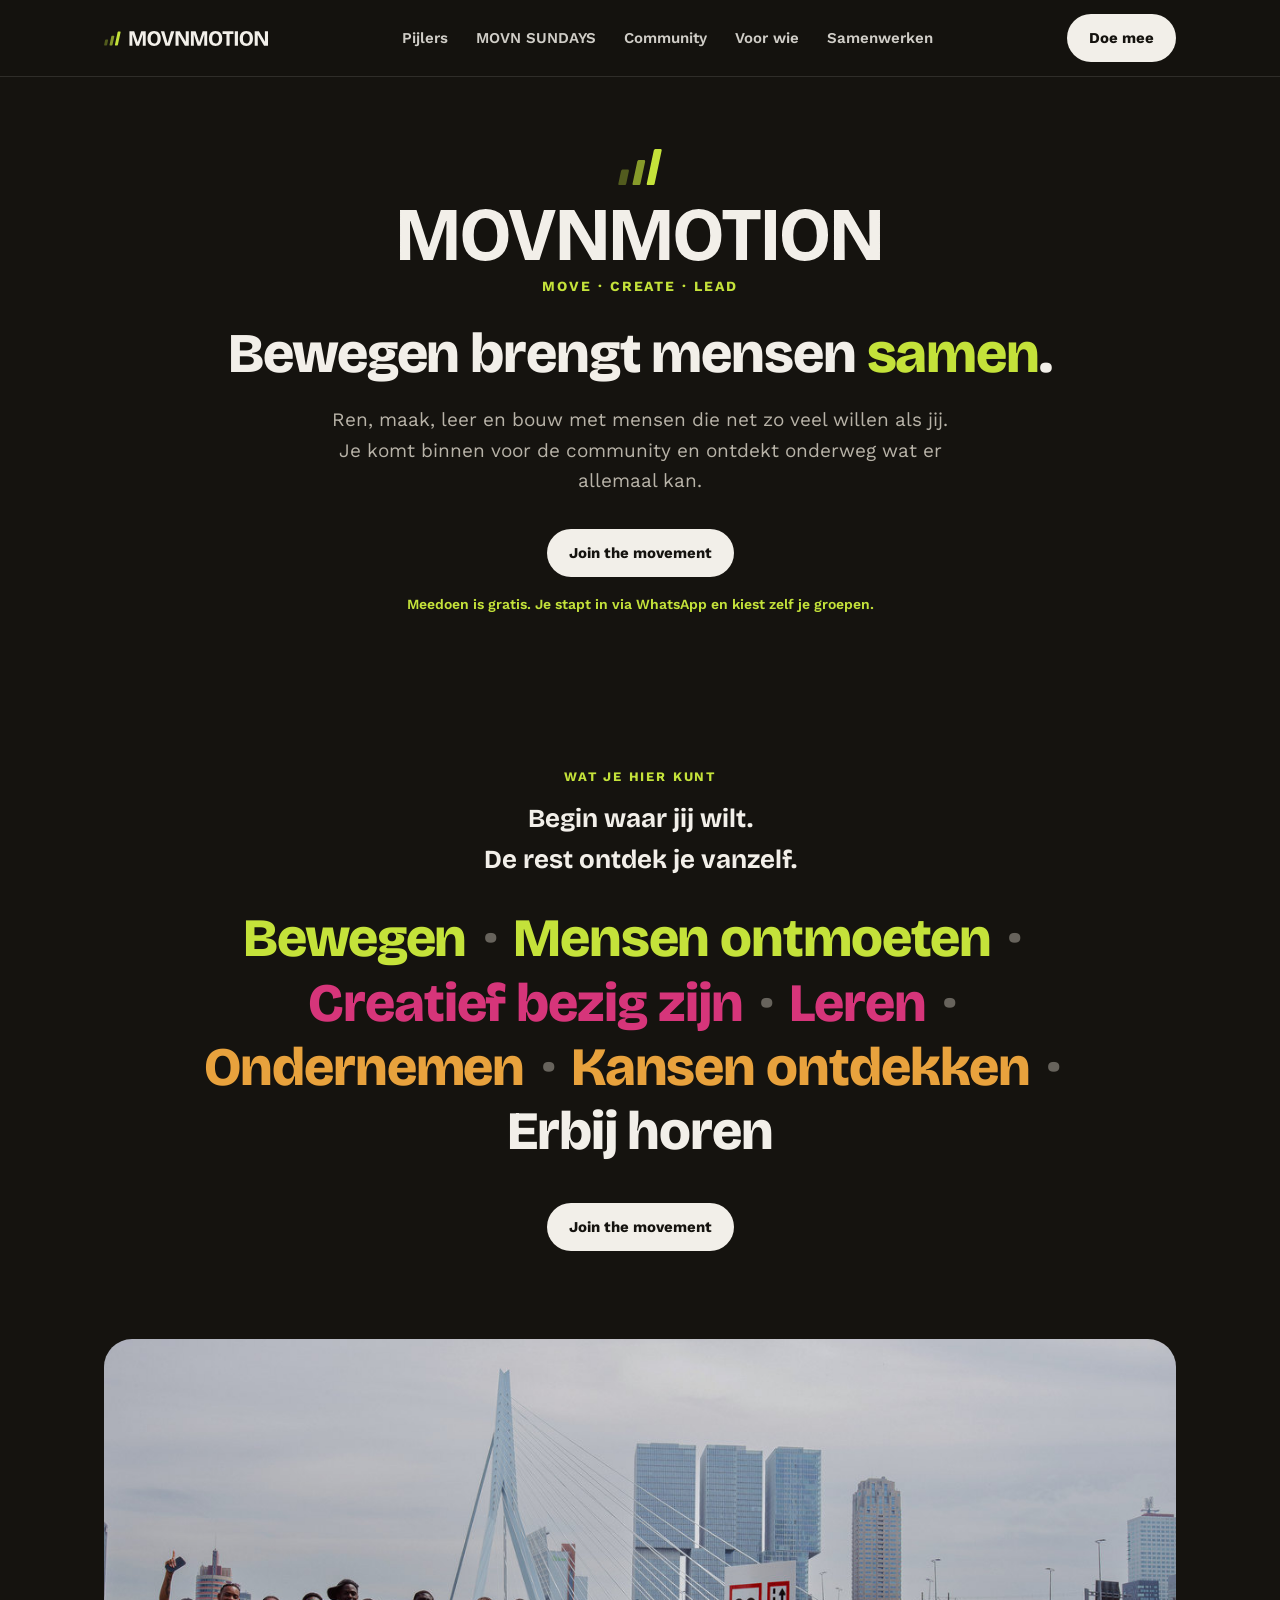
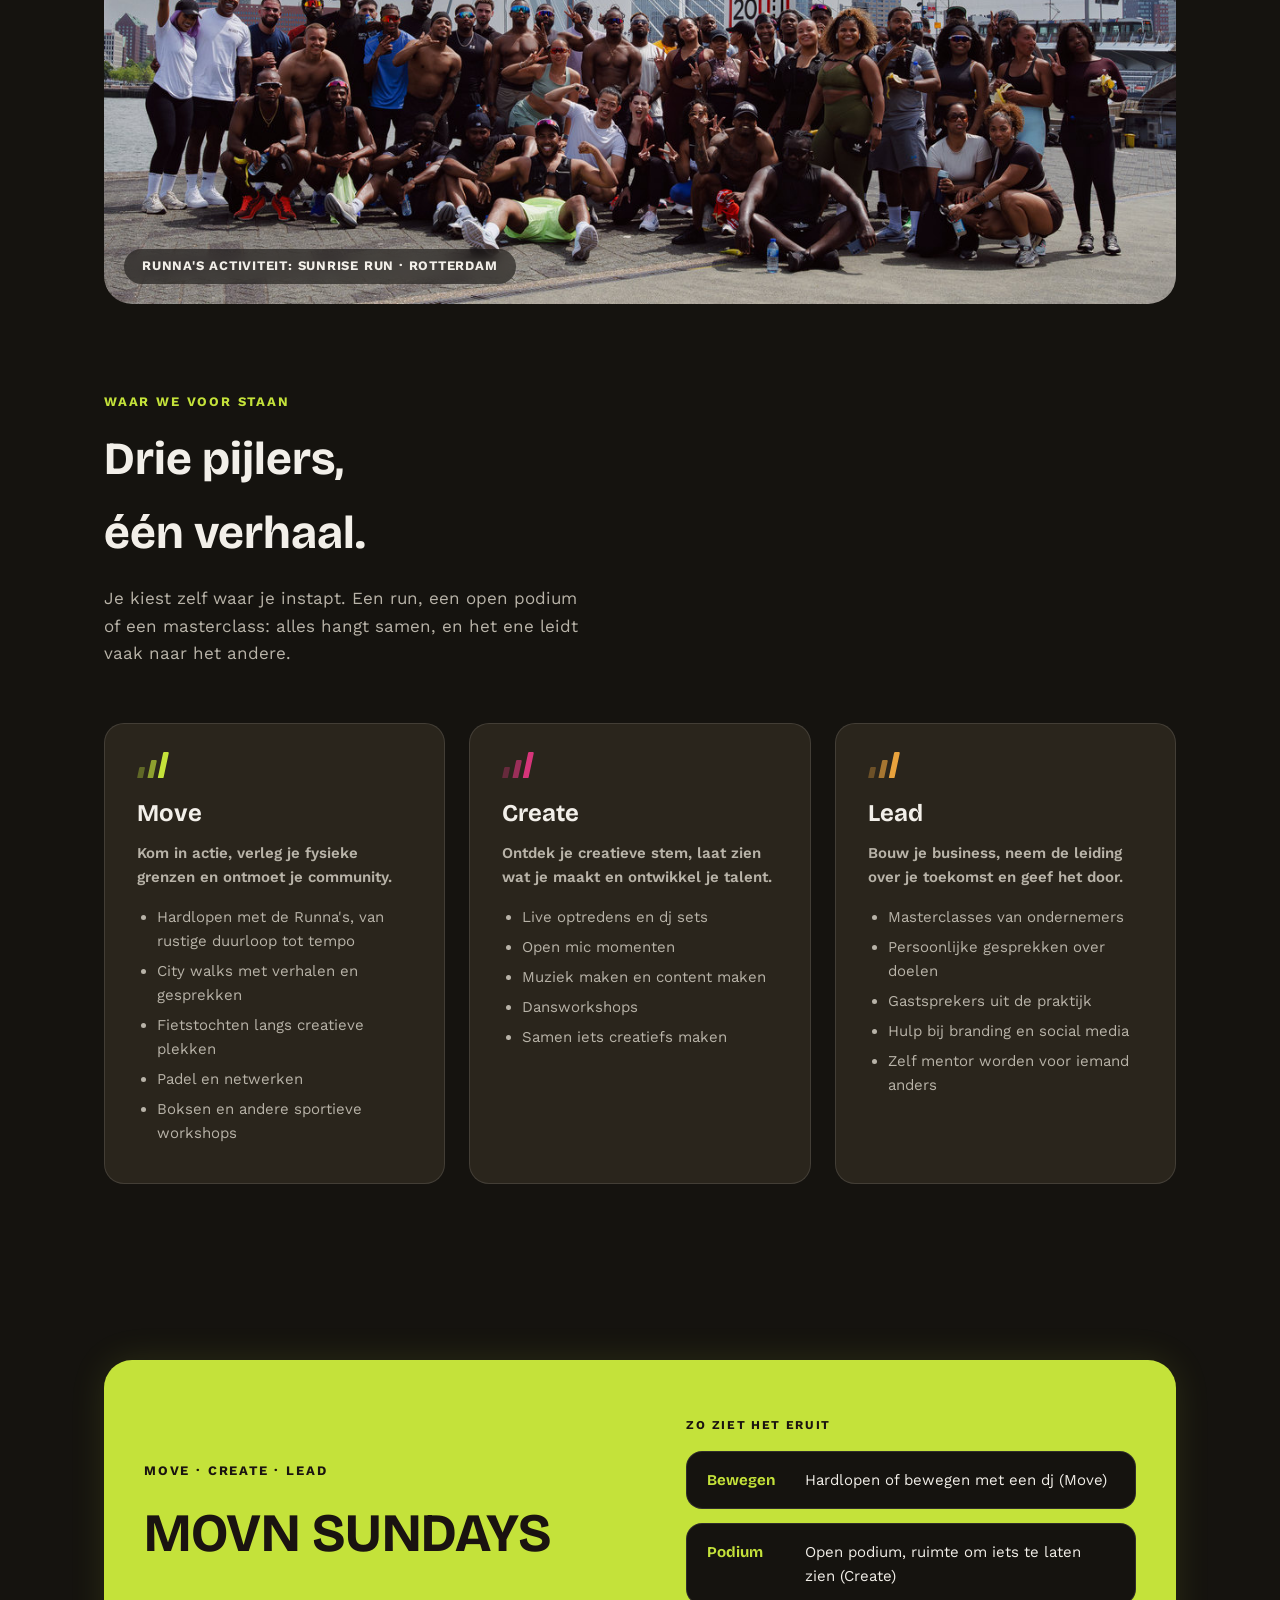
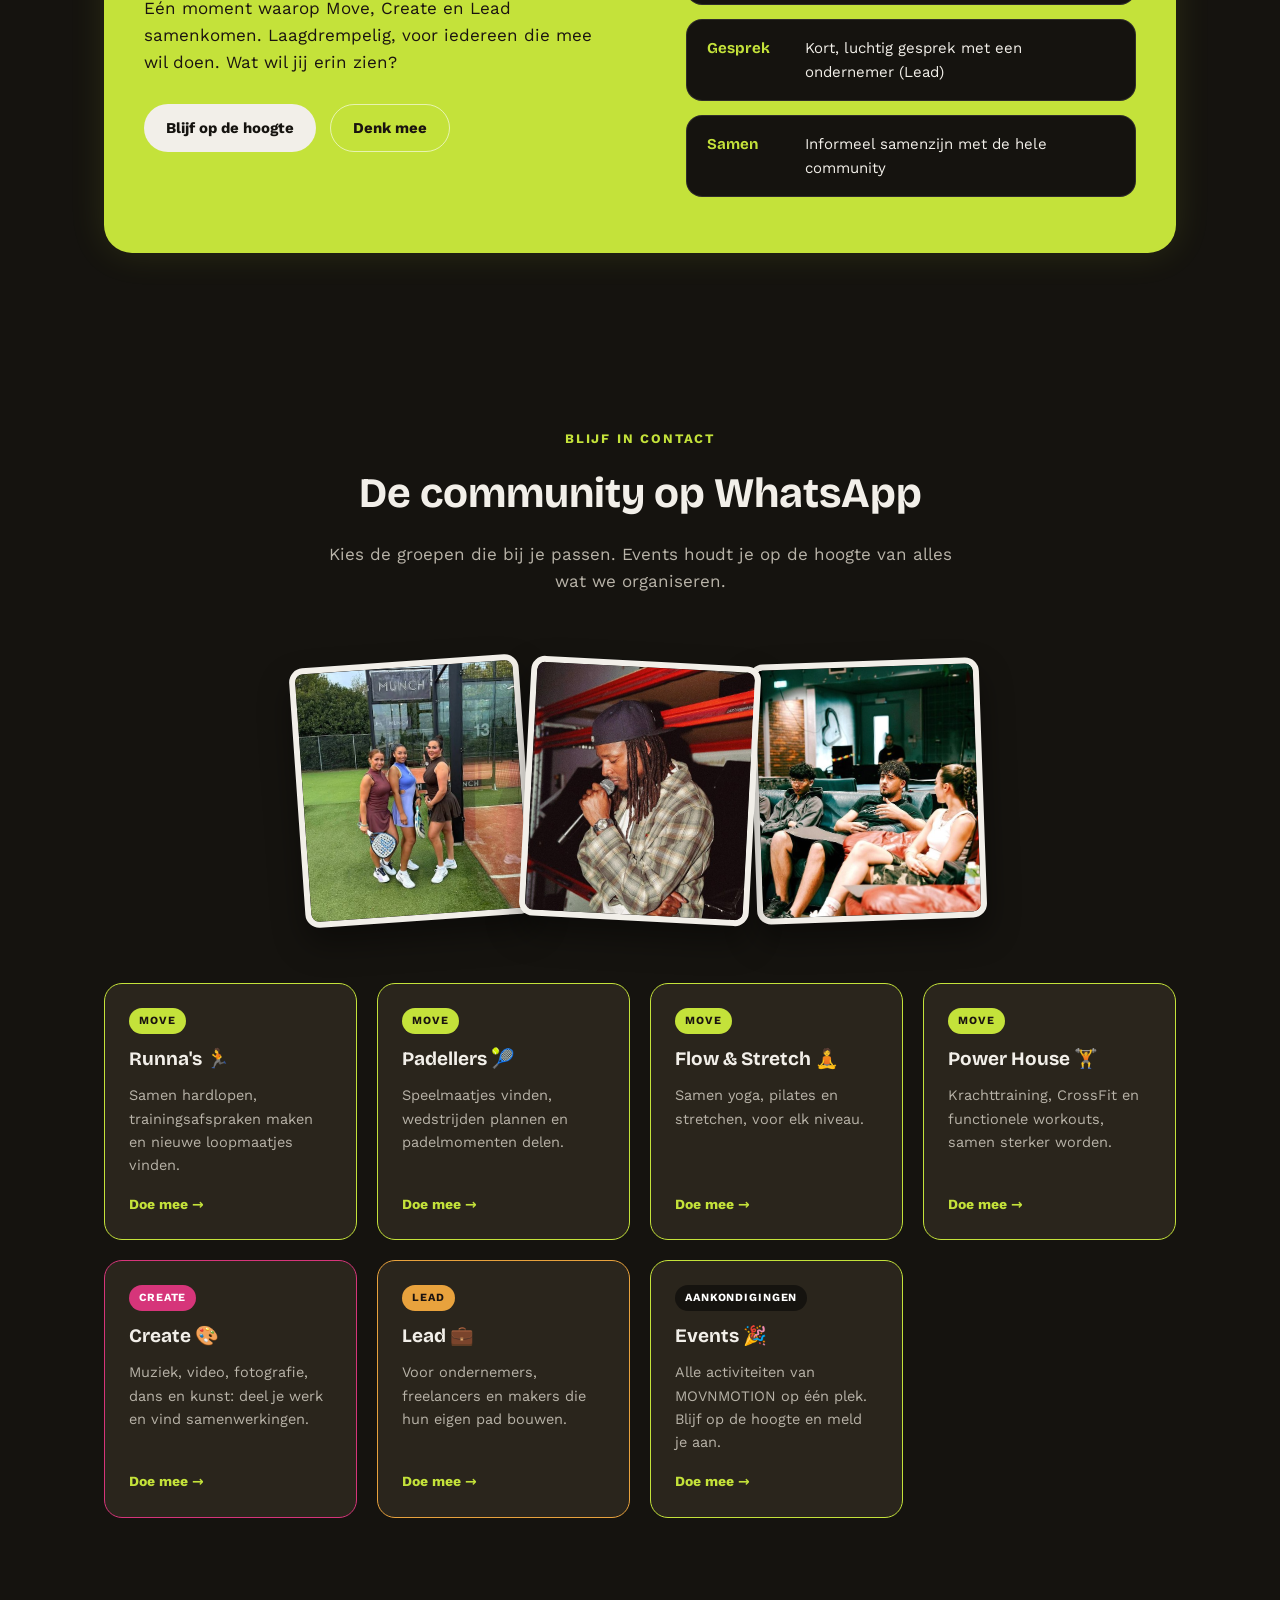
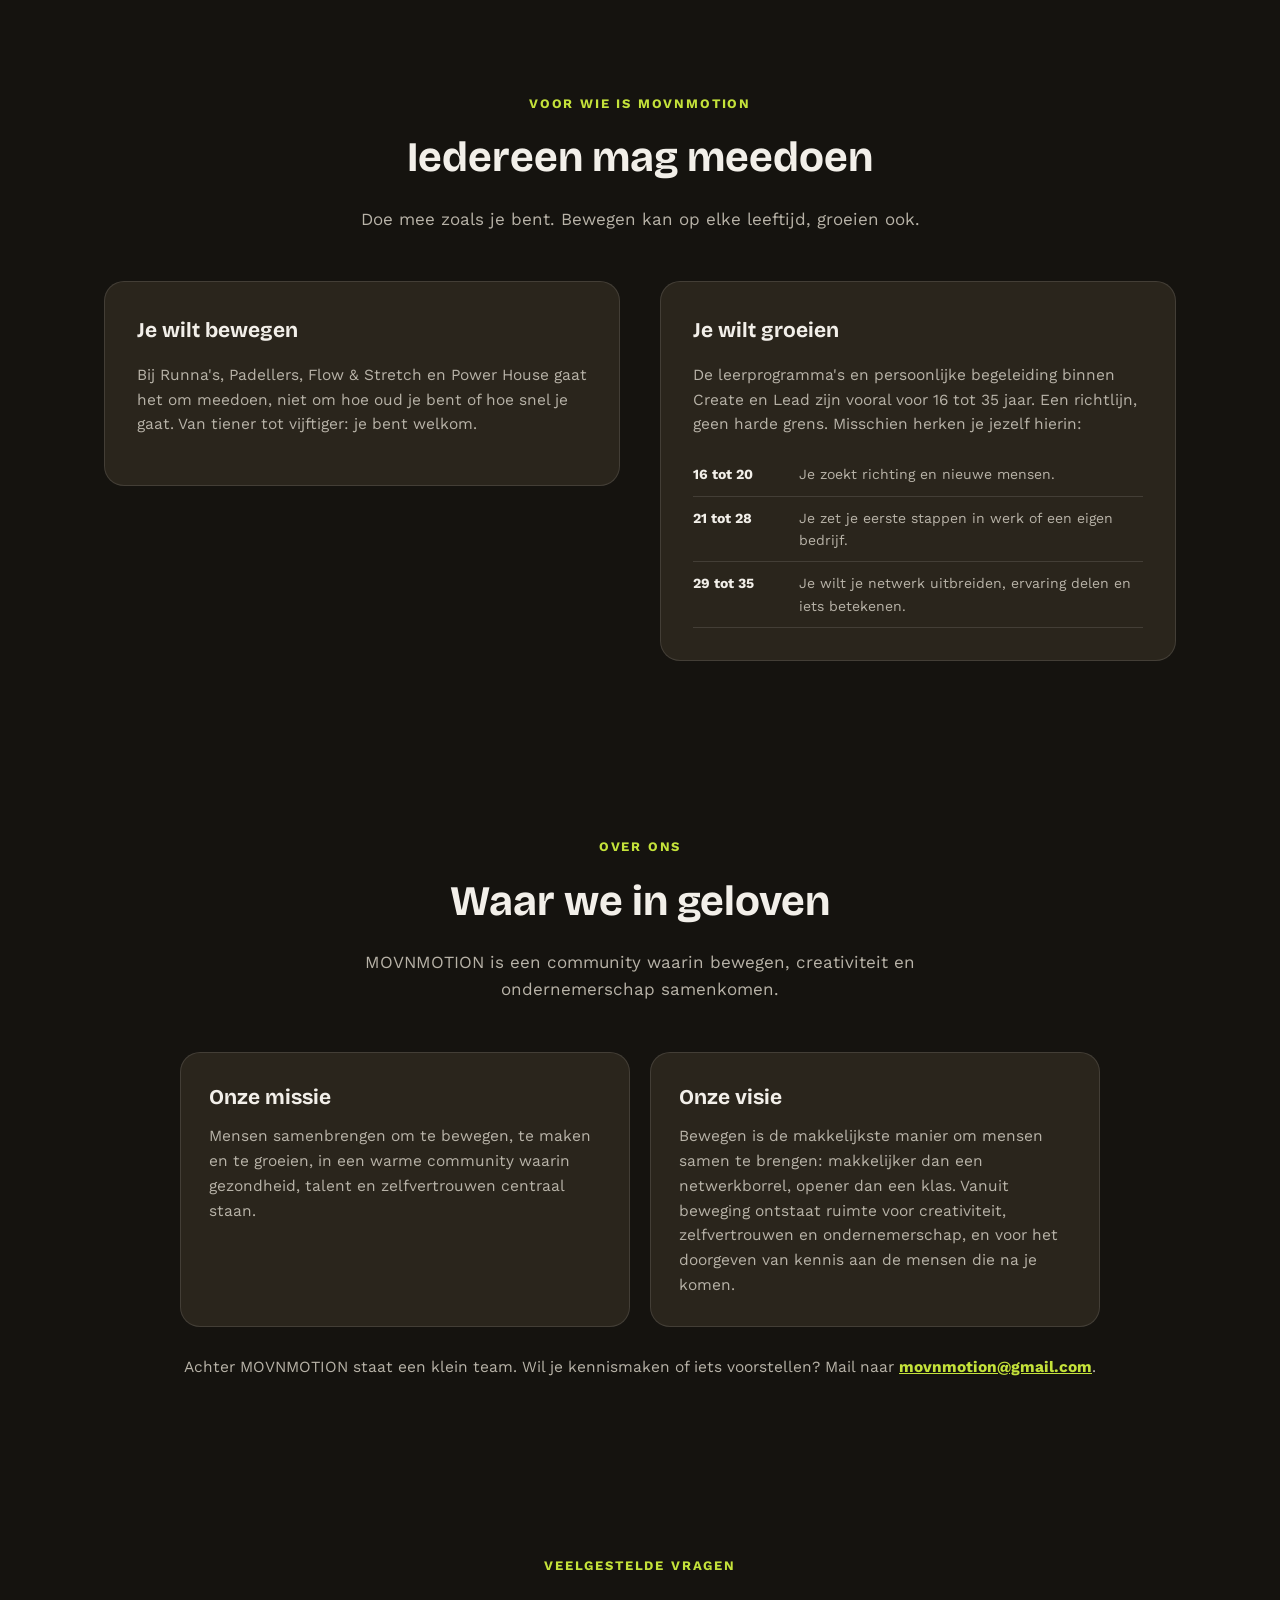
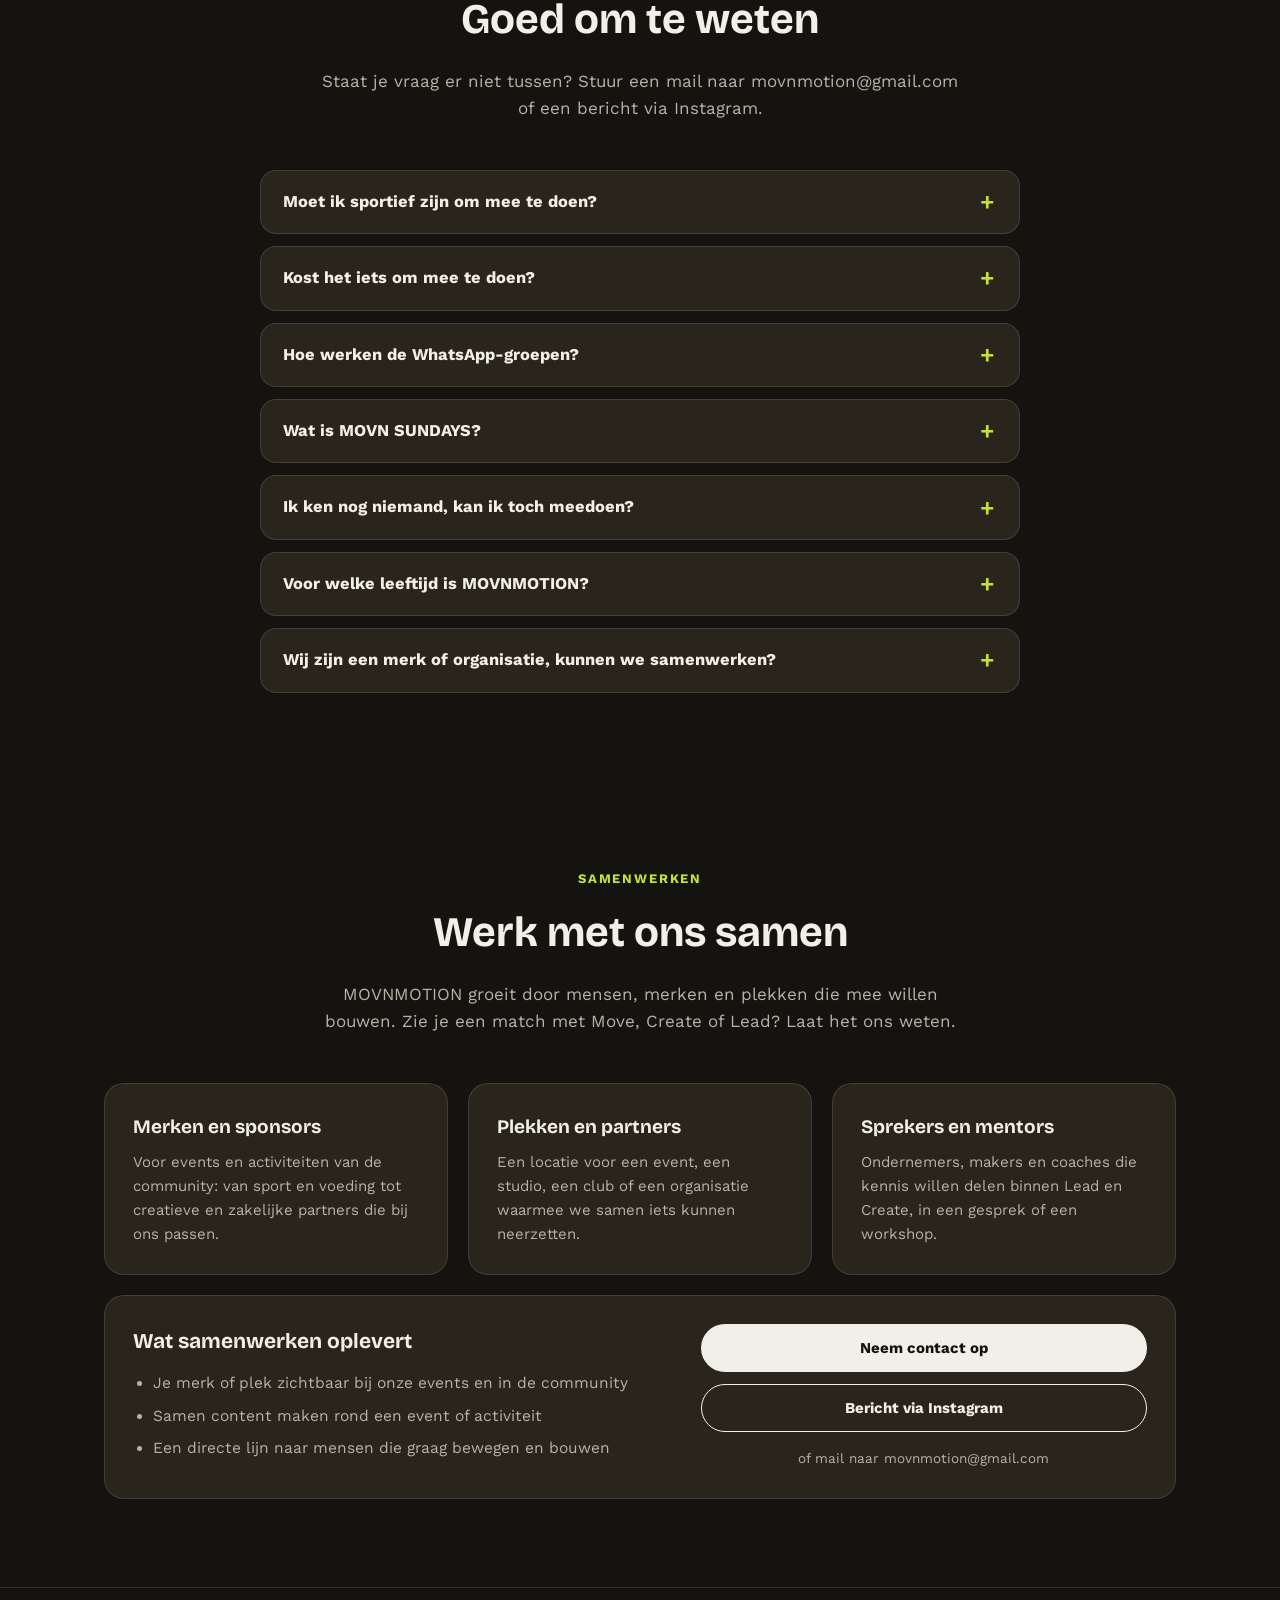
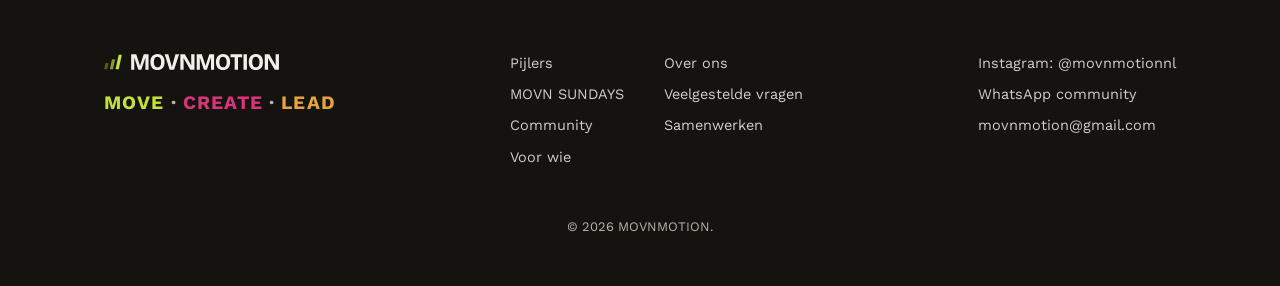
==== commit 2aae30a8: "Kop Wat je hier kunt: 'Begin waar jij wilt. De rest ontdek je vanzelf.' Co-Authored-By: Claude Opus " ====
--- a/public/index.html
+++ b/public/index.html
@@ -162,7 +162,7 @@
         <div class="wrap">
           <div class="section-head reveal">
             <span class="eyebrow">Wat je hier kunt</span>
-            <h2>Het begint met één run. <br />De rest ontdek je vanzelf.</h2>
+            <h2>Begin waar jij wilt. <br />De rest ontdek je vanzelf.</h2>
           </div>
           <ul class="can-words reveal" aria-label="Wat je hier kunt">
             <li class="can-word can-word--move">Bewegen</li>
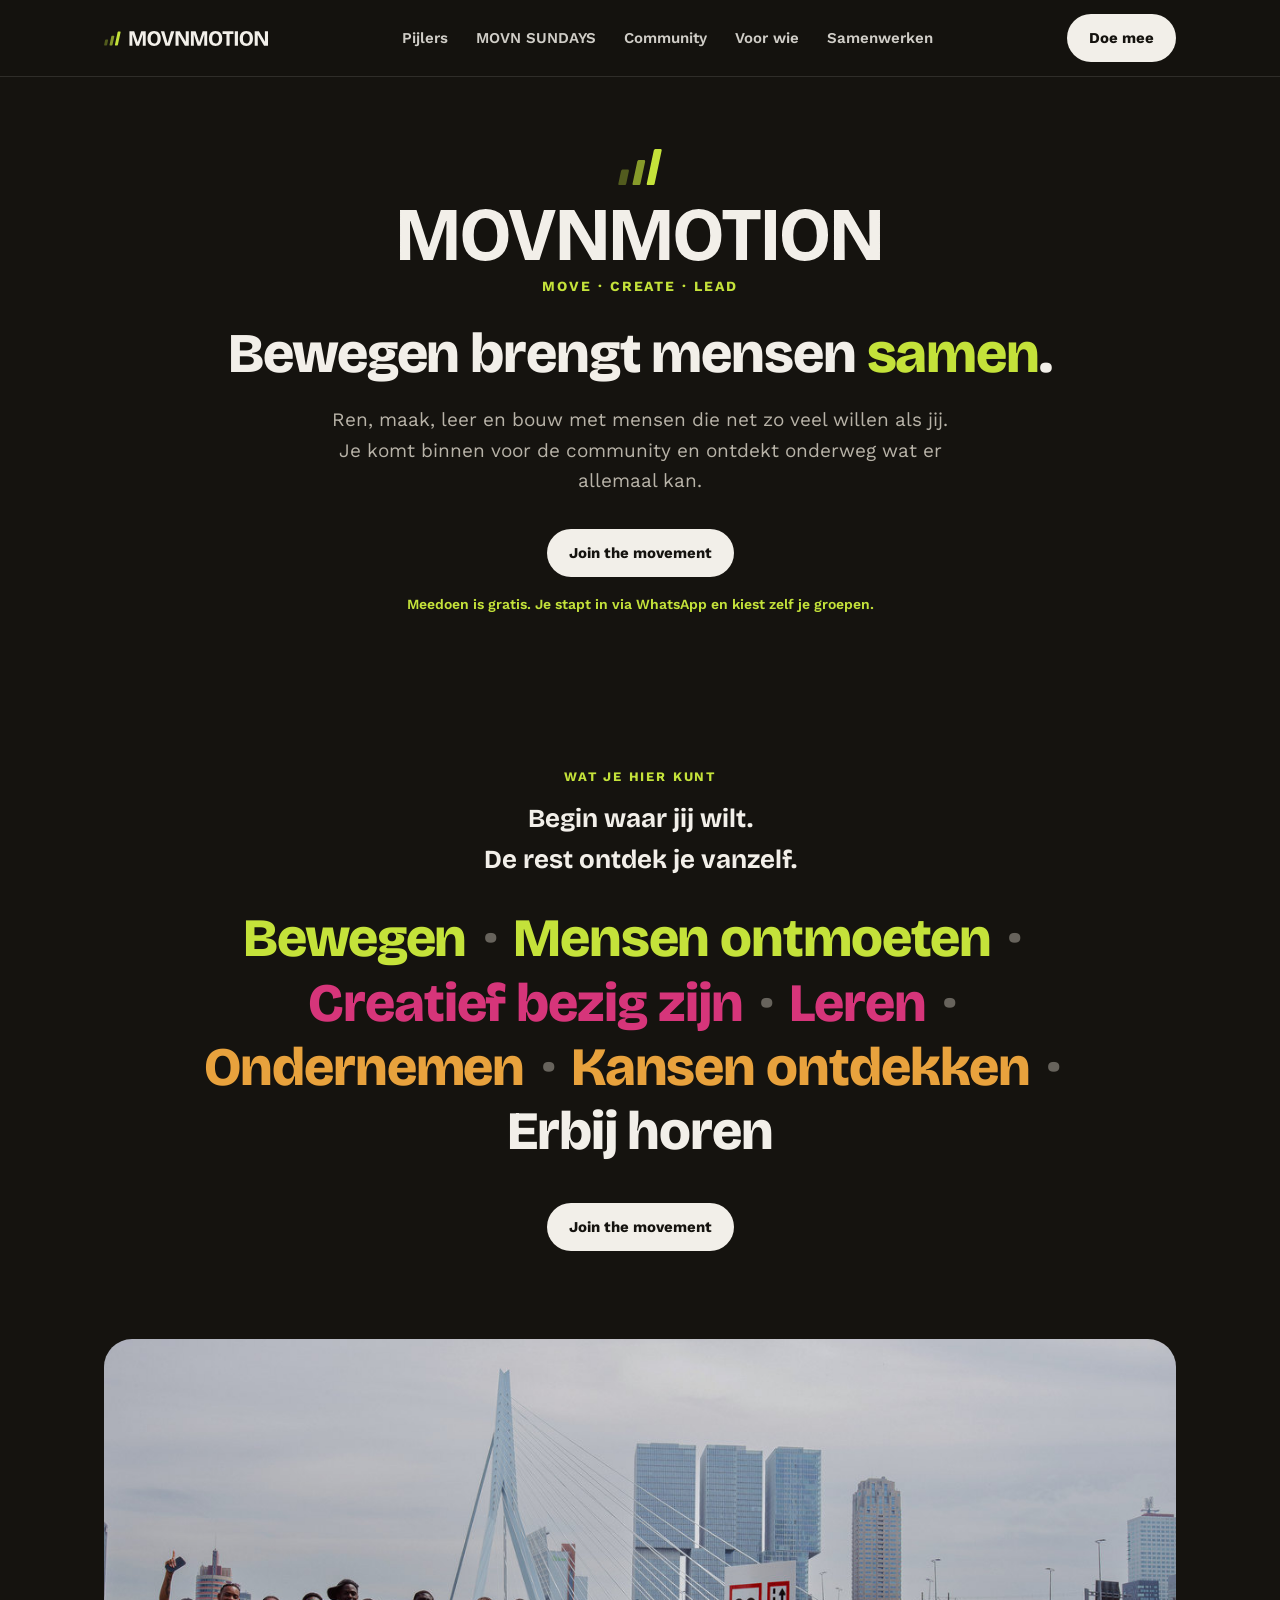
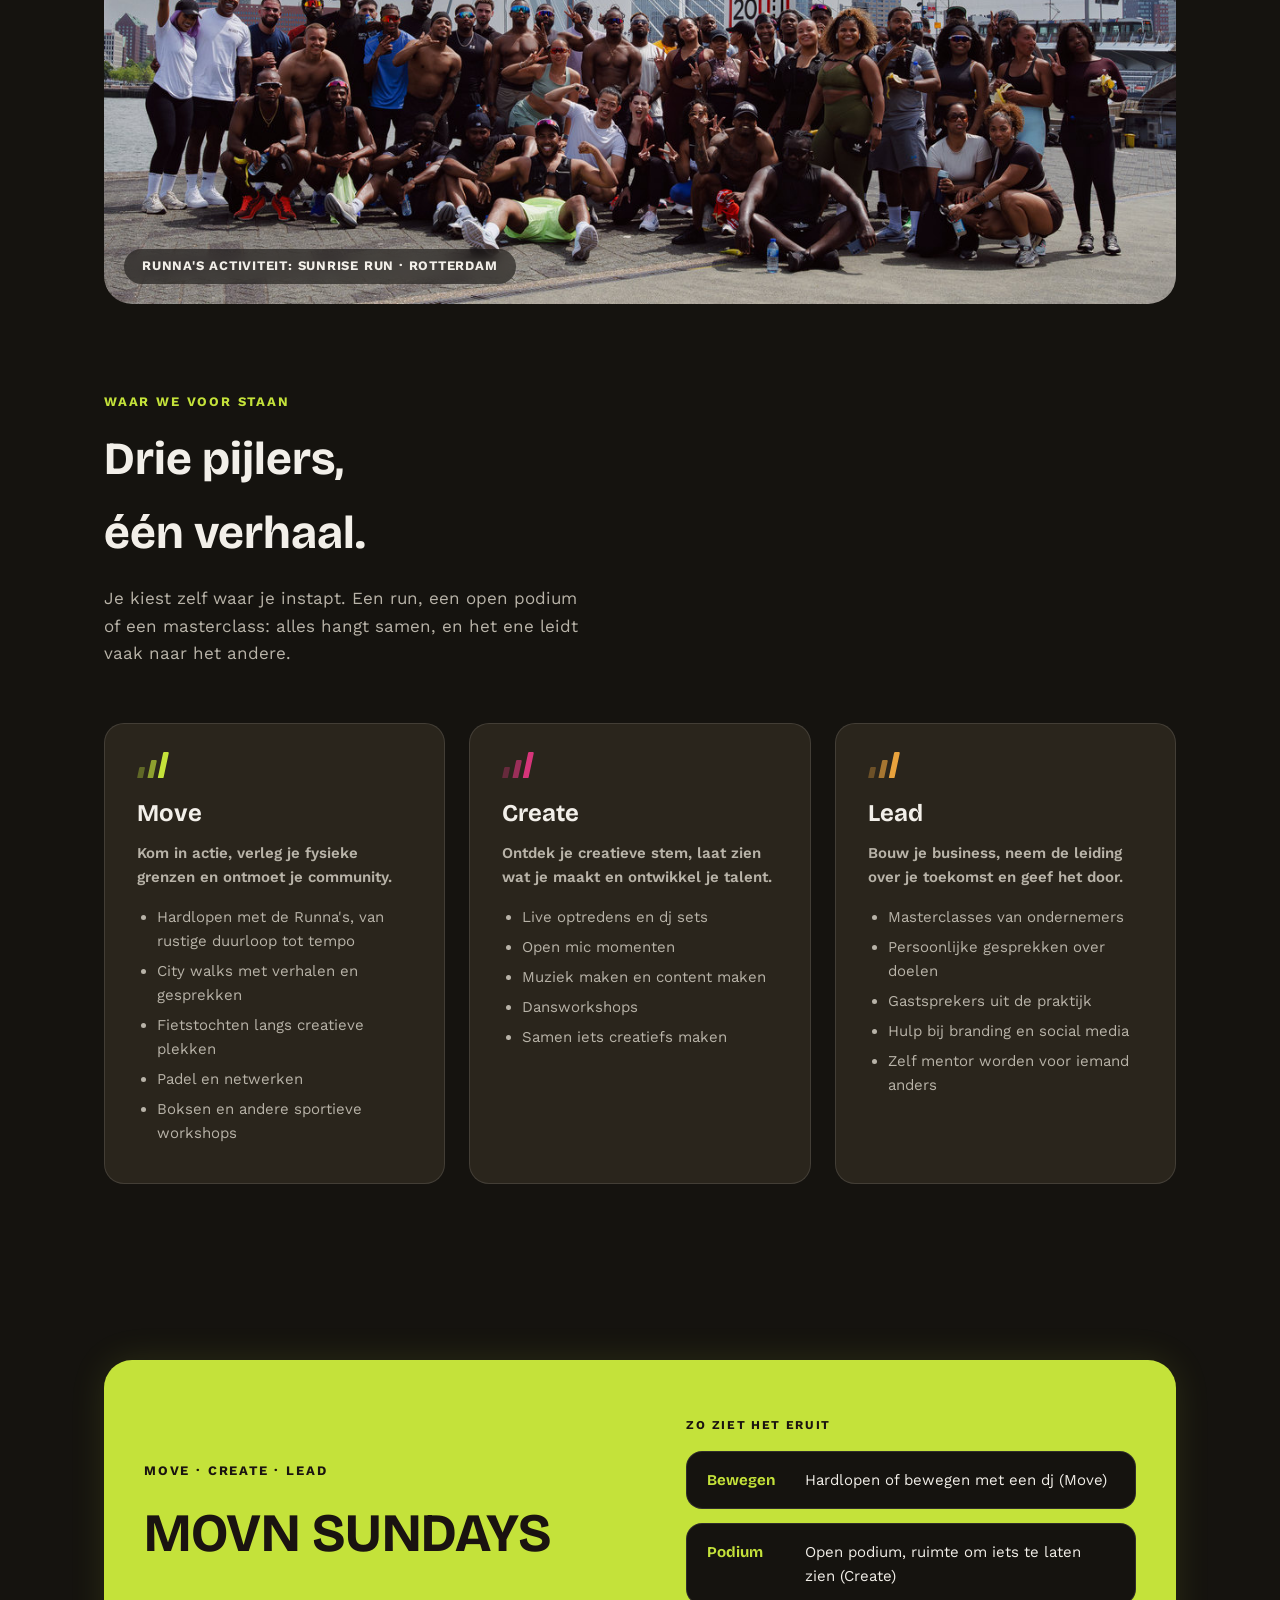
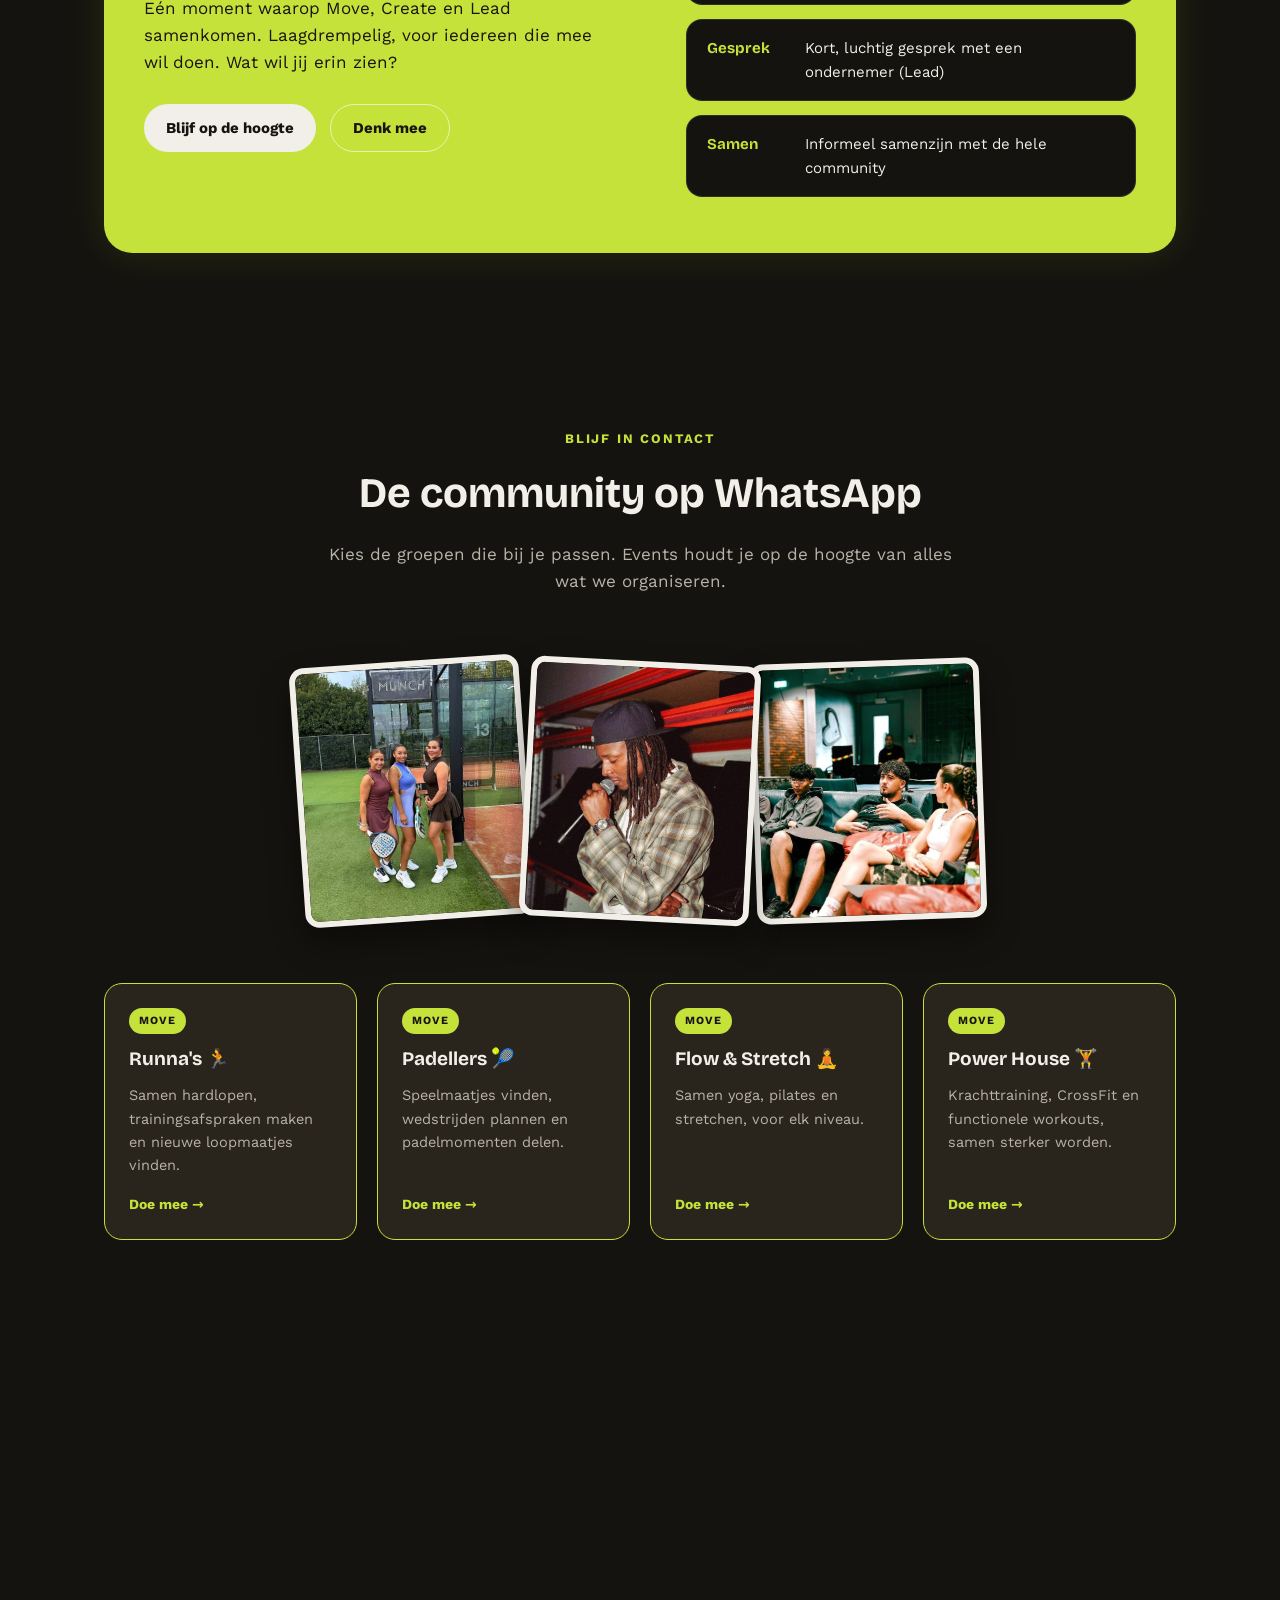
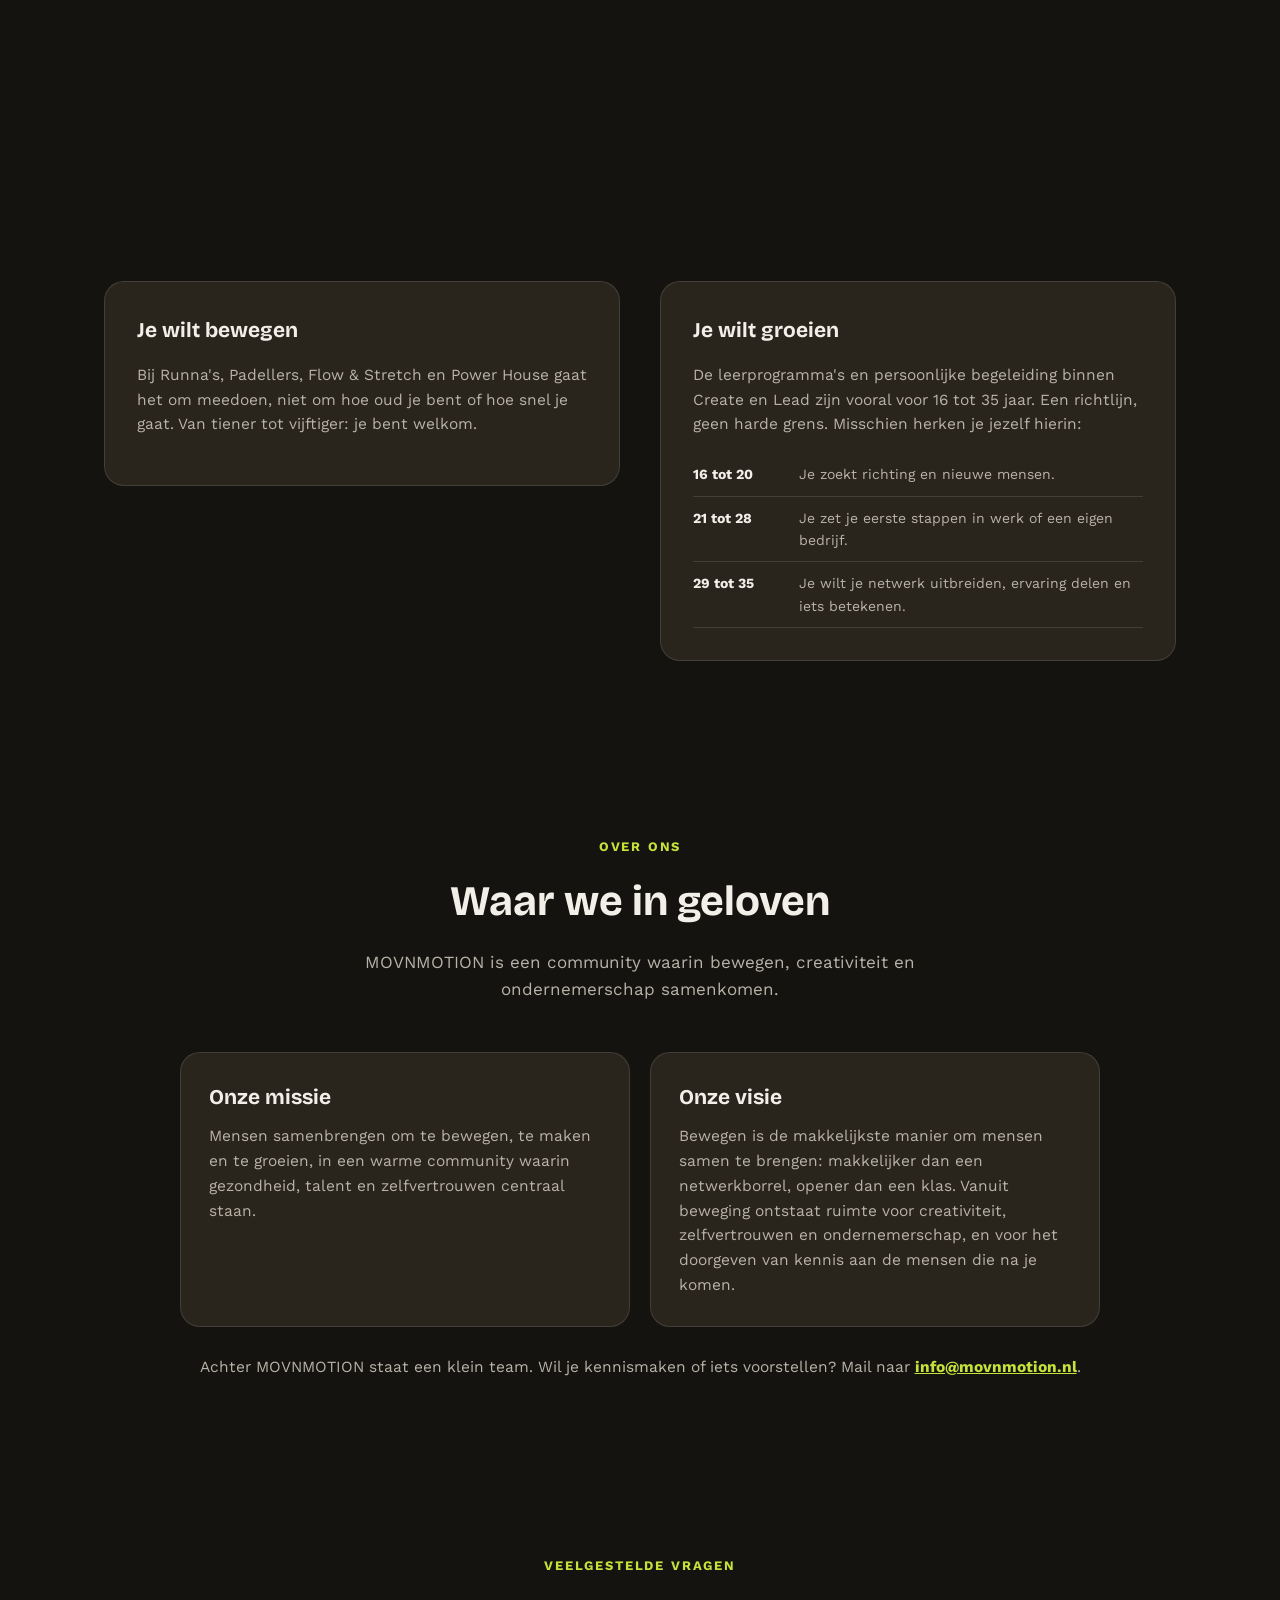
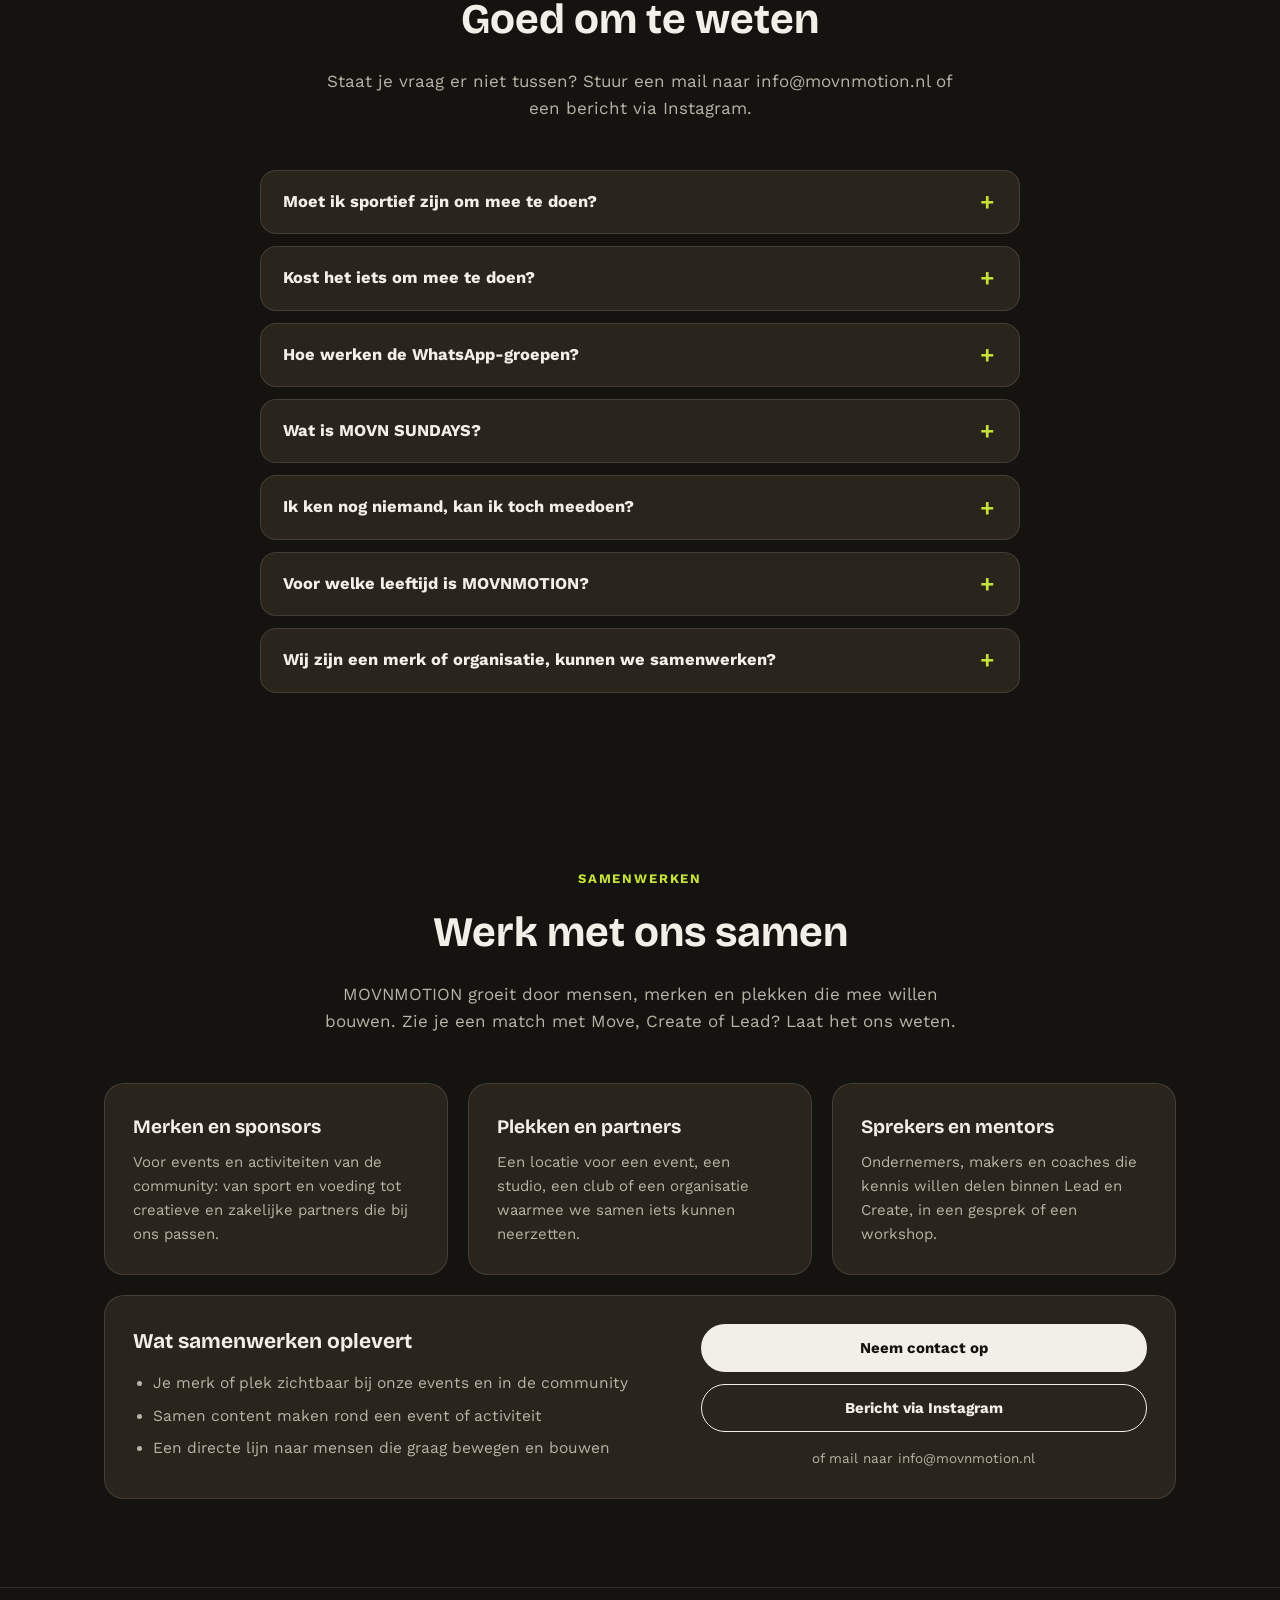
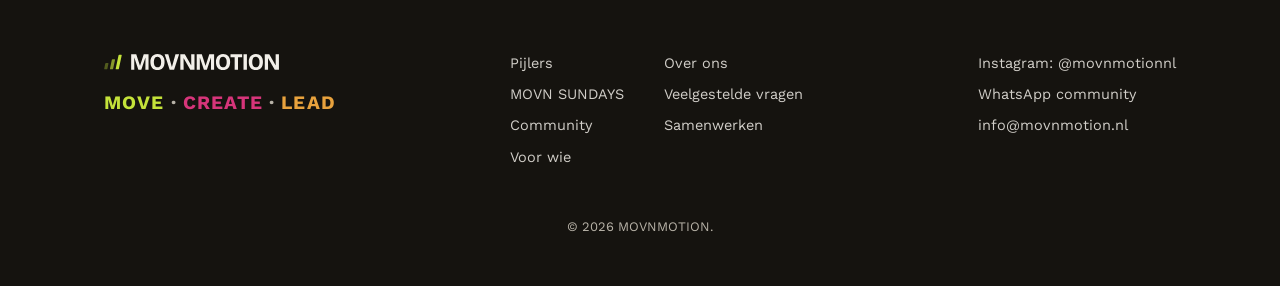
==== commit 0b6761b1: "Contactadres overal info@movnmotion.nl Co-Authored-By: Claude Opus 5.5 <noreply@anthropic.com>" ====
--- a/public/index.html
+++ b/public/index.html
@@ -269,7 +269,7 @@
                 <a class="btn" href="https://chat.whatsapp.com/K9ZHYpvh34J7ycijwH2kKo">Blijf op de hoogte</a>
                 <a
                   class="btn btn--ghost"
-                  href="mailto:movnmotion@gmail.com?subject=Meedenken%20over%20MOVN%20SUNDAYS"
+                  href="mailto:info@movnmotion.nl?subject=Meedenken%20over%20MOVN%20SUNDAYS"
                   >Denk mee</a
                 >
               </div>
@@ -454,7 +454,7 @@
           </div>
           <p class="about-note reveal">
             Achter MOVNMOTION staat een klein team. Wil je kennismaken of iets voorstellen? Mail naar
-            <a href="mailto:movnmotion@gmail.com">movnmotion@gmail.com</a>.
+            <a href="mailto:info@movnmotion.nl">info@movnmotion.nl</a>.
           </p>
         </div>
       </section>
@@ -465,7 +465,7 @@
             <span class="eyebrow">Veelgestelde vragen</span>
             <h2>Goed om te weten</h2>
             <p>
-              Staat je vraag er niet tussen? Stuur een mail naar movnmotion@gmail.com of een bericht via
+              Staat je vraag er niet tussen? Stuur een mail naar info@movnmotion.nl of een bericht via
               Instagram.
             </p>
           </div>
@@ -499,7 +499,7 @@
                 <a href="https://chat.whatsapp.com/K9ZHYpvh34J7ycijwH2kKo">Events-groep</a> en onze
                 <a href="https://instagram.com/movnmotionnl">socials</a> in de gaten, dan mis je het niet. Wil
                 je meedenken?
-                <a href="mailto:movnmotion@gmail.com?subject=Meedenken%20over%20MOVN%20SUNDAYS"
+                <a href="mailto:info@movnmotion.nl?subject=Meedenken%20over%20MOVN%20SUNDAYS"
                   >Mail ons gerust</a
                 >.
               </p>
@@ -523,7 +523,7 @@
               <summary>Wij zijn een merk of organisatie, kunnen we samenwerken?</summary>
               <p>
                 Graag. Kijk bij <a href="#samenwerken">Samenwerken</a> of stuur direct een mail naar
-                movnmotion@gmail.com.
+                info@movnmotion.nl.
               </p>
             </details>
           </div>
@@ -575,11 +575,11 @@
             <div class="partner-actions">
               <a
                 class="btn"
-                href="mailto:movnmotion@gmail.com?subject=Samenwerking%20met%20MOVNMOTION&amp;body=Hoi%20MOVNMOTION%2C%0A%0AIk%20neem%20contact%20op%20namens%20(naam%20van%20je%20organisatie%20of%20merk).%0A%0AWat%20ik%20in%20gedachten%20heb%3A%0A%0A%0AHoe%20jullie%20mij%20kunnen%20bereiken%3A%0A"
+                href="mailto:info@movnmotion.nl?subject=Samenwerking%20met%20MOVNMOTION&amp;body=Hoi%20MOVNMOTION%2C%0A%0AIk%20neem%20contact%20op%20namens%20(naam%20van%20je%20organisatie%20of%20merk).%0A%0AWat%20ik%20in%20gedachten%20heb%3A%0A%0A%0AHoe%20jullie%20mij%20kunnen%20bereiken%3A%0A"
                 >Neem contact op</a
               >
               <a class="btn btn--ghost" href="https://instagram.com/movnmotionnl">Bericht via Instagram</a>
-              <div class="note">of mail naar movnmotion@gmail.com</div>
+              <div class="note">of mail naar info@movnmotion.nl</div>
             </div>
           </div>
         </div>
@@ -614,7 +614,7 @@
             <a href="https://chat.whatsapp.com/BXqSfVjQK5DEeczYsSVc6h" aria-label="WhatsApp"
               >WhatsApp community</a
             >
-            <a href="mailto:movnmotion@gmail.com" aria-label="E-mail">movnmotion@gmail.com</a>
+            <a href="mailto:info@movnmotion.nl" aria-label="E-mail">info@movnmotion.nl</a>
           </div>
         </div>
         <div class="fine-print">© 2026 MOVNMOTION.</div>
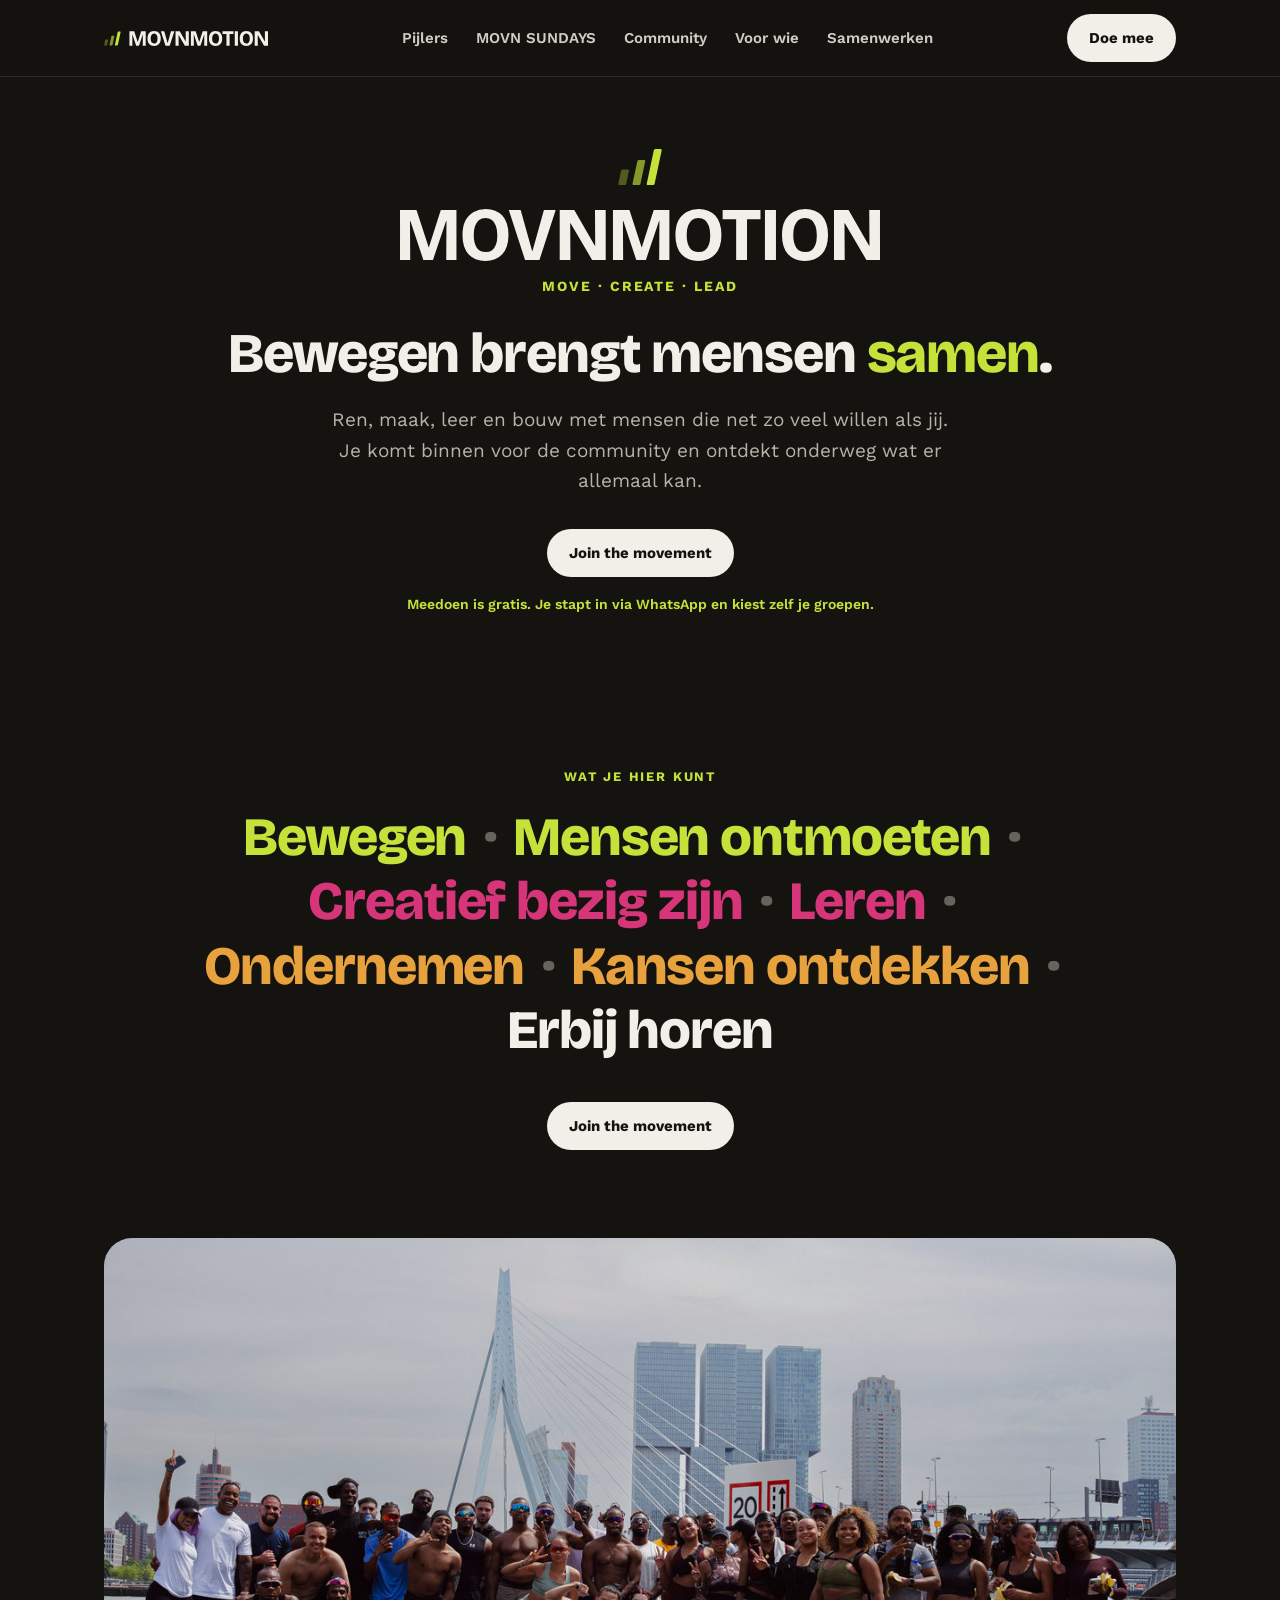
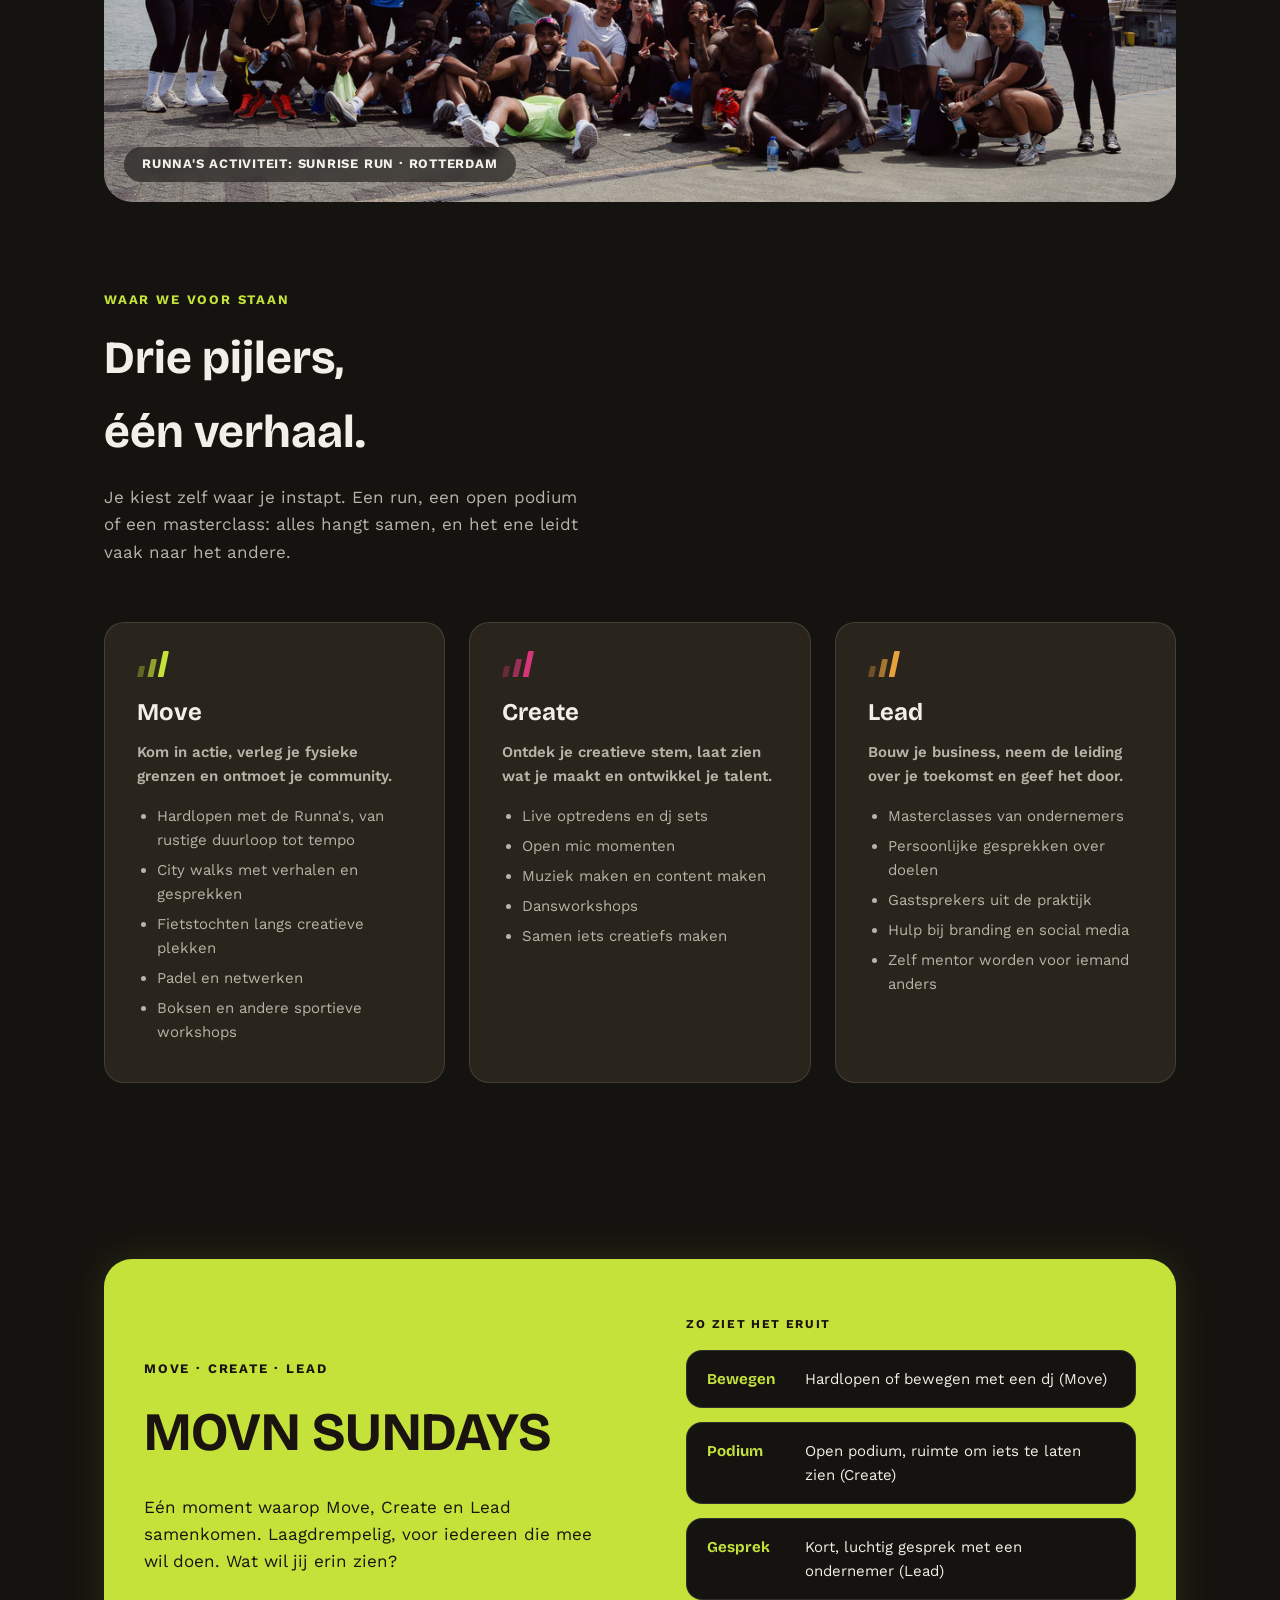
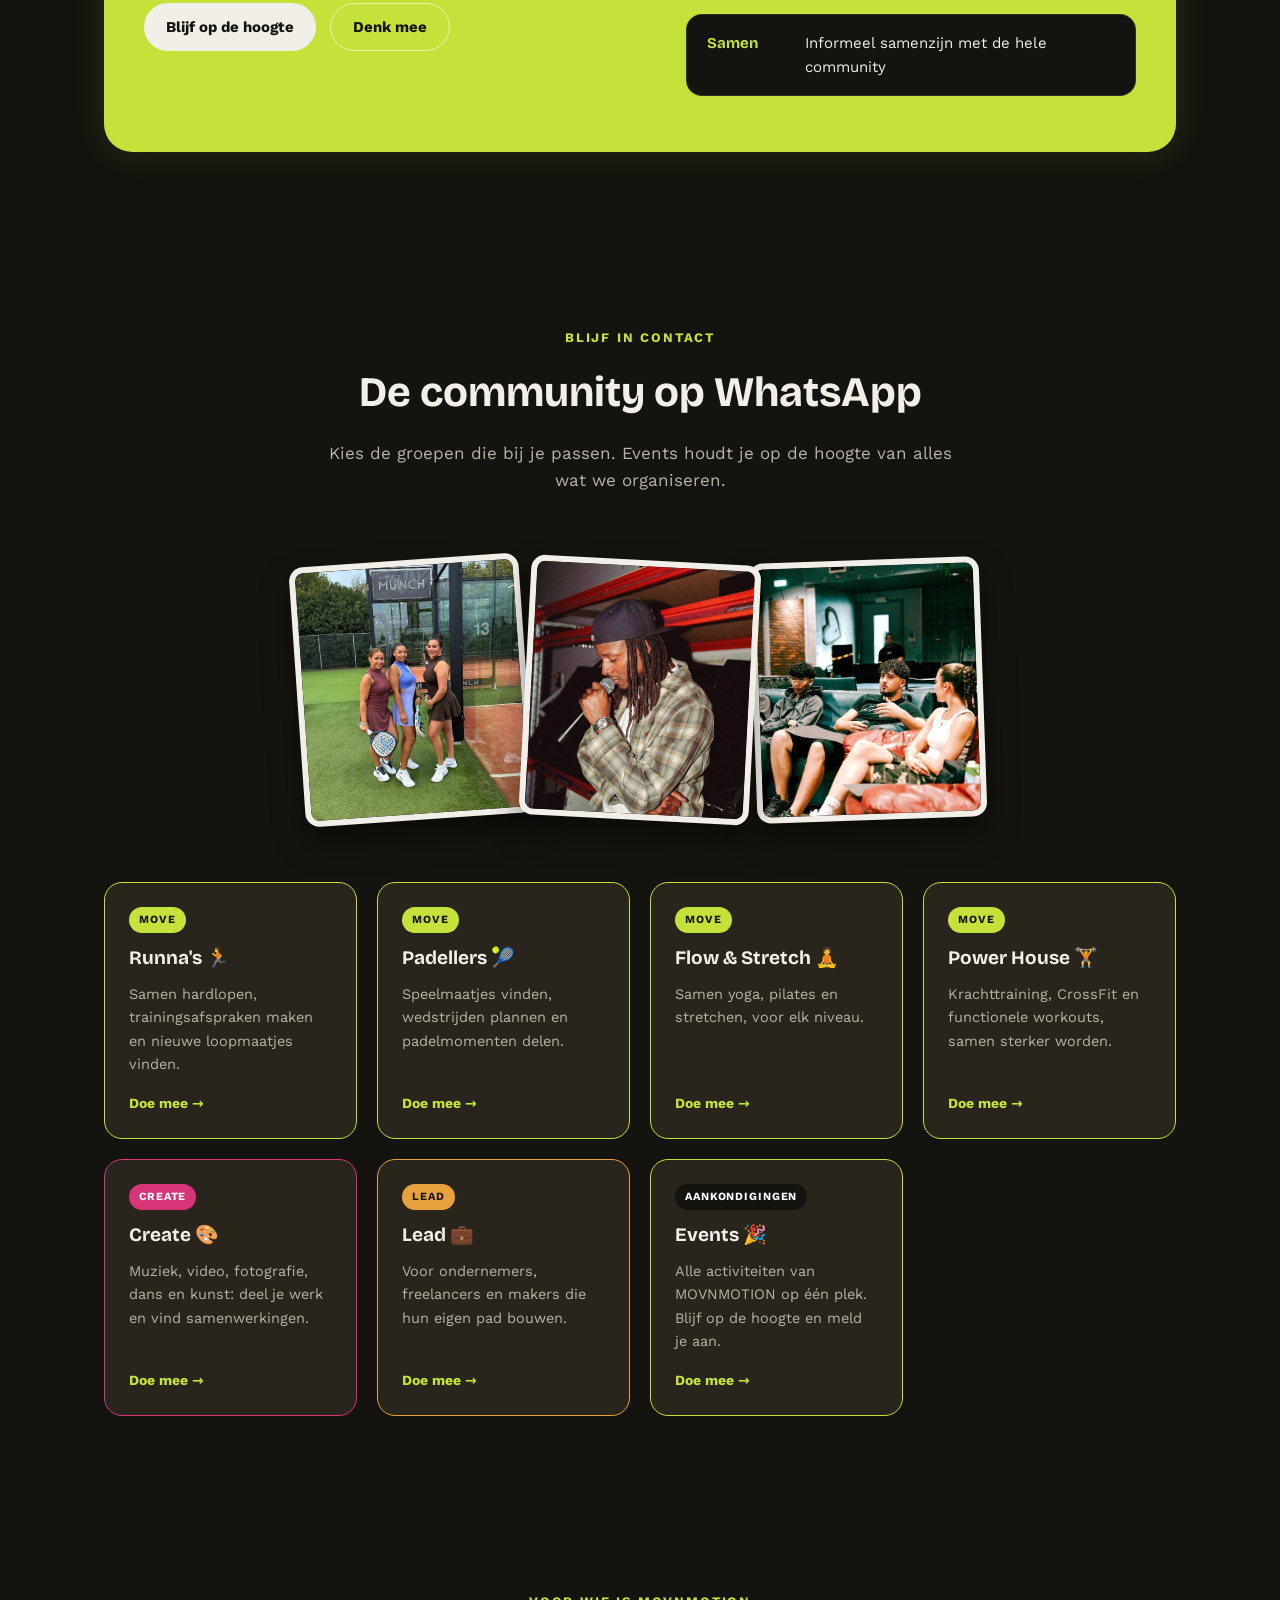
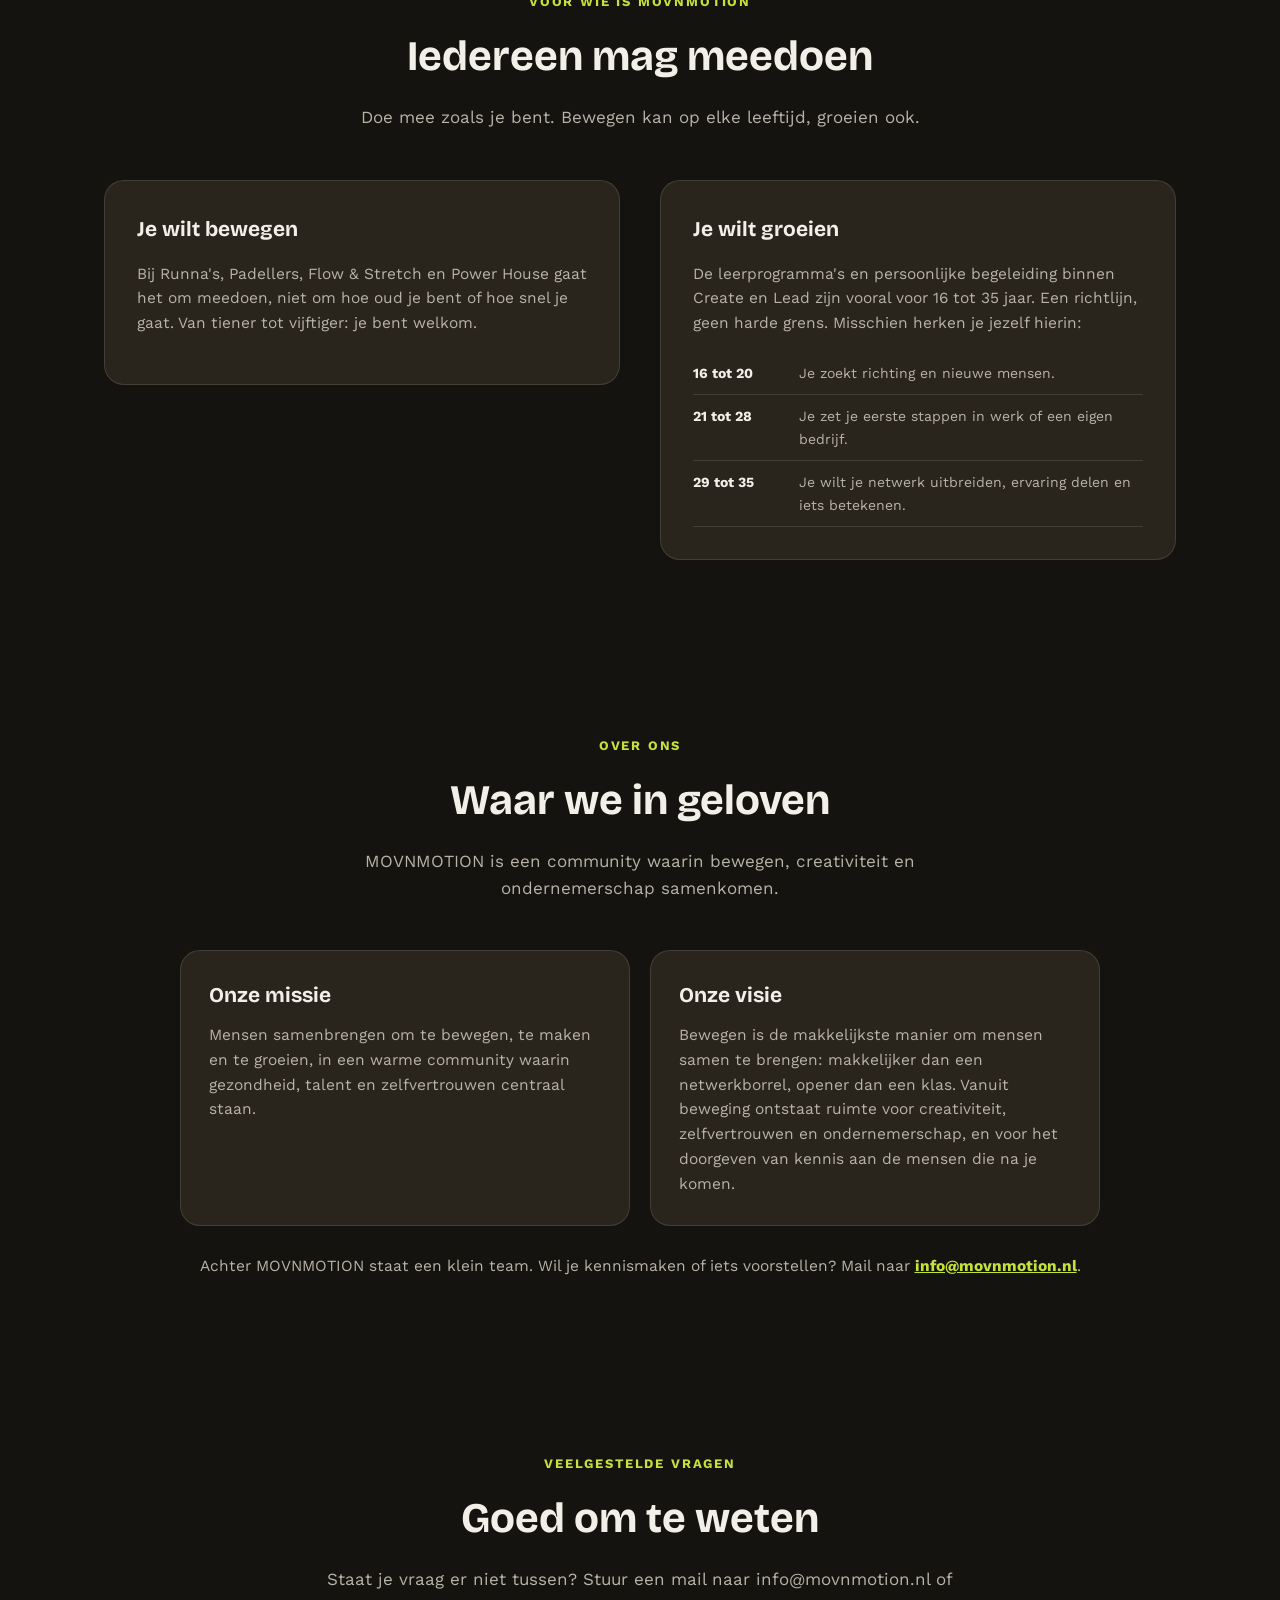
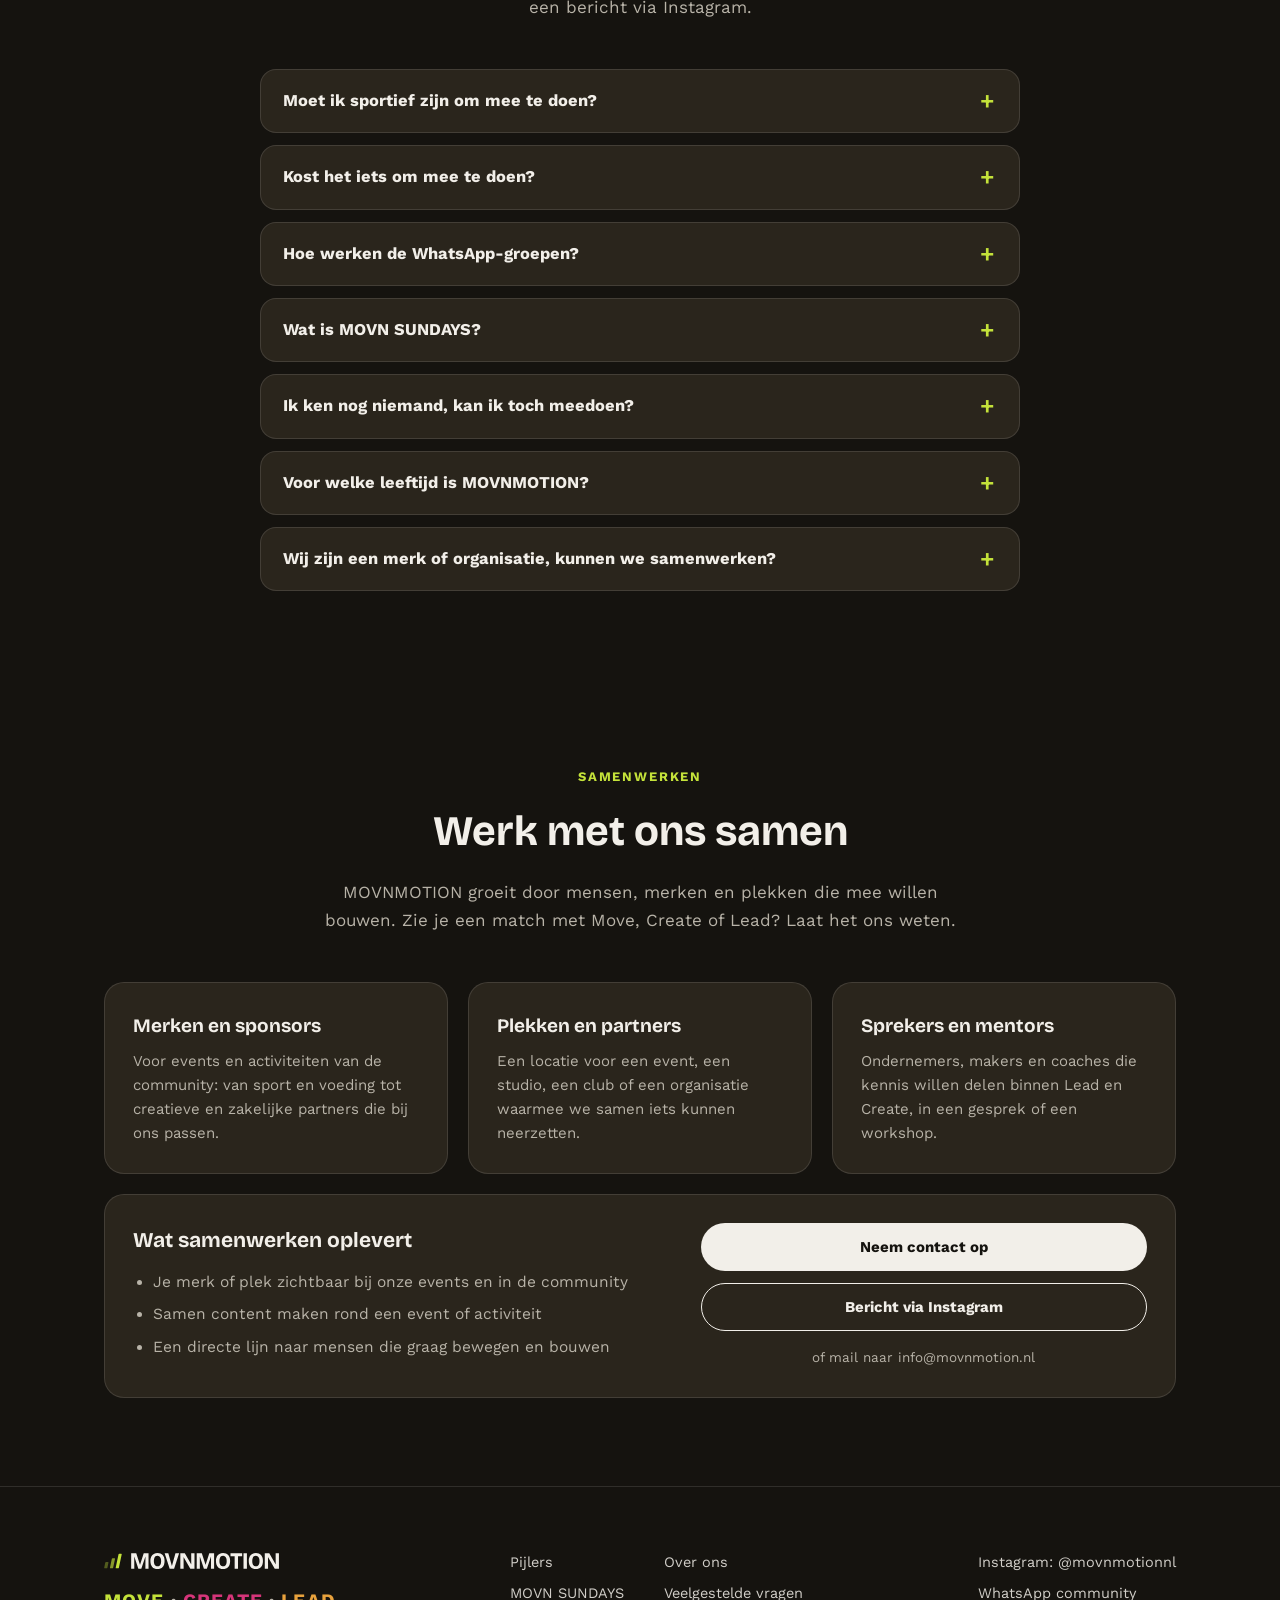
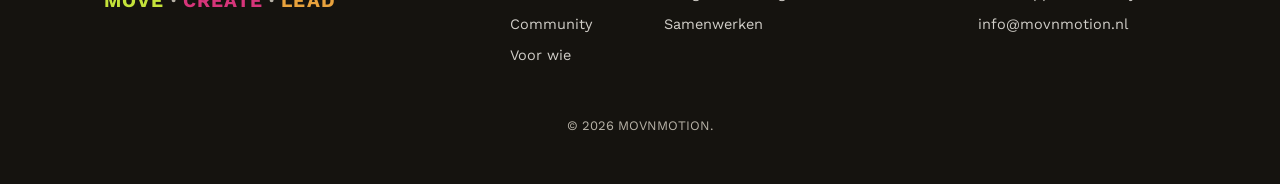
==== commit cfdba1b8: "Wat je hier kunt: kop weg, alleen het label en de zeven woorden Co-Authored-By: Claude Opus 5.5 <nor" ====
--- a/public/index.html
+++ b/public/index.html
@@ -162,7 +162,6 @@
         <div class="wrap">
           <div class="section-head reveal">
             <span class="eyebrow">Wat je hier kunt</span>
-            <h2>Begin waar jij wilt. <br />De rest ontdek je vanzelf.</h2>
           </div>
           <ul class="can-words reveal" aria-label="Wat je hier kunt">
             <li class="can-word can-word--move">Bewegen</li>
--- a/public/assets/css/style.css
+++ b/public/assets/css/style.css
@@ -319,11 +319,7 @@
   color: var(--ivory);
 }
 #kunnen .section-head {
-  margin-bottom: 28px;
-}
-#kunnen h2 {
-  font-size: clamp(20px, 2.4vw, 26px);
-  text-wrap: balance;
+  margin-bottom: 20px;
 }
 @media (max-width: 640px) {
   .can-words {
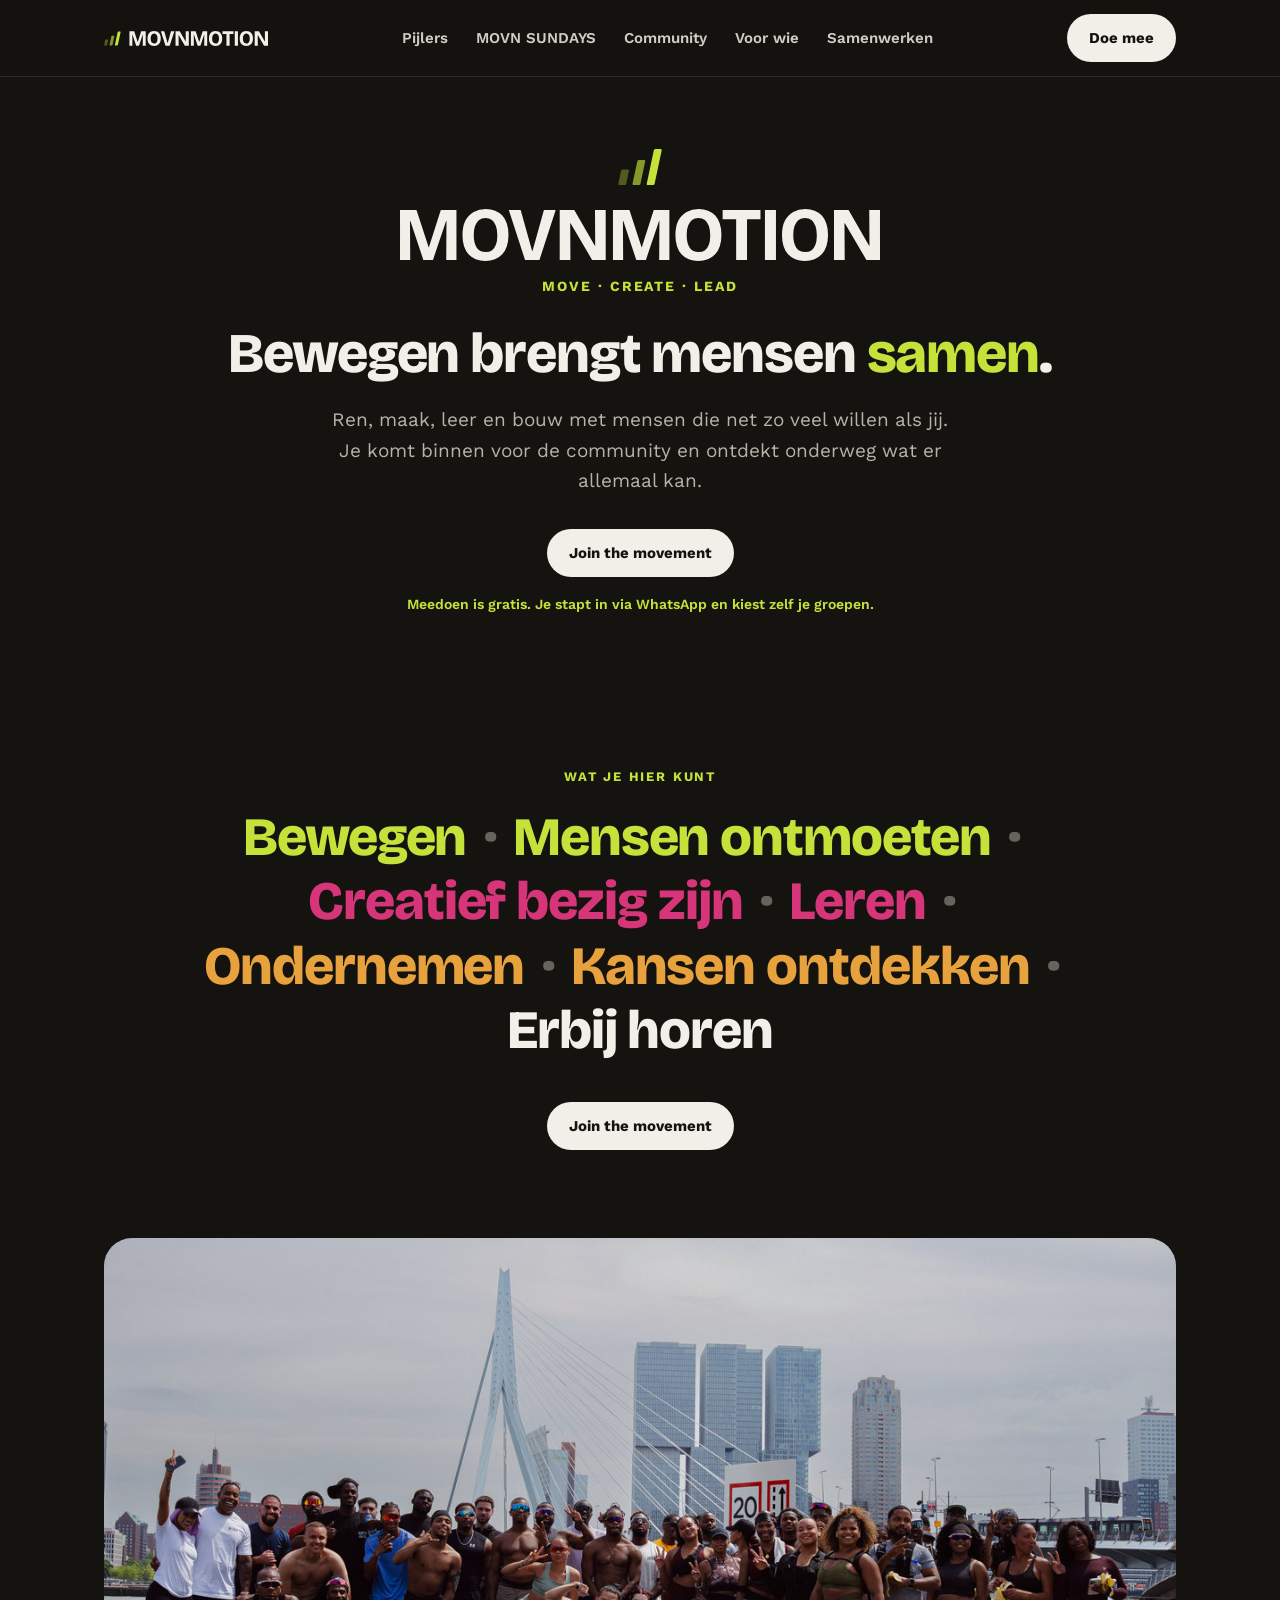
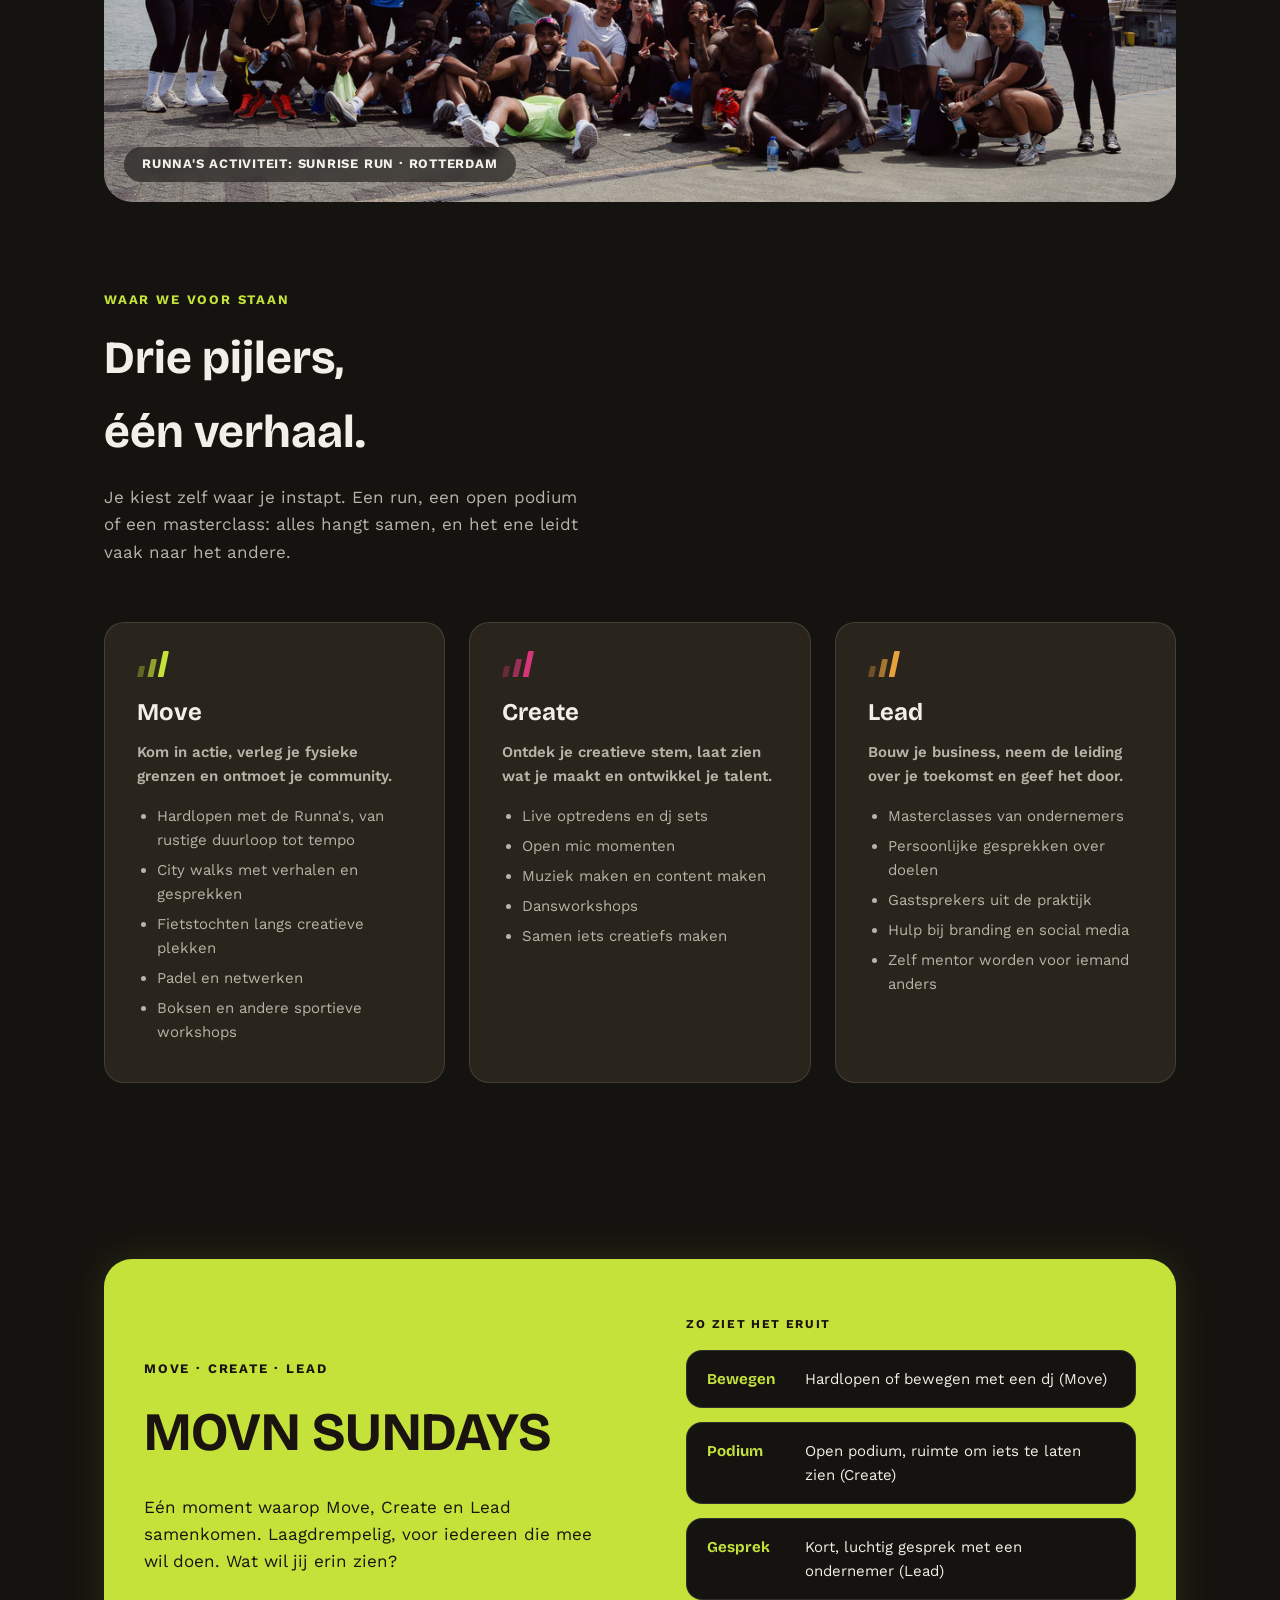
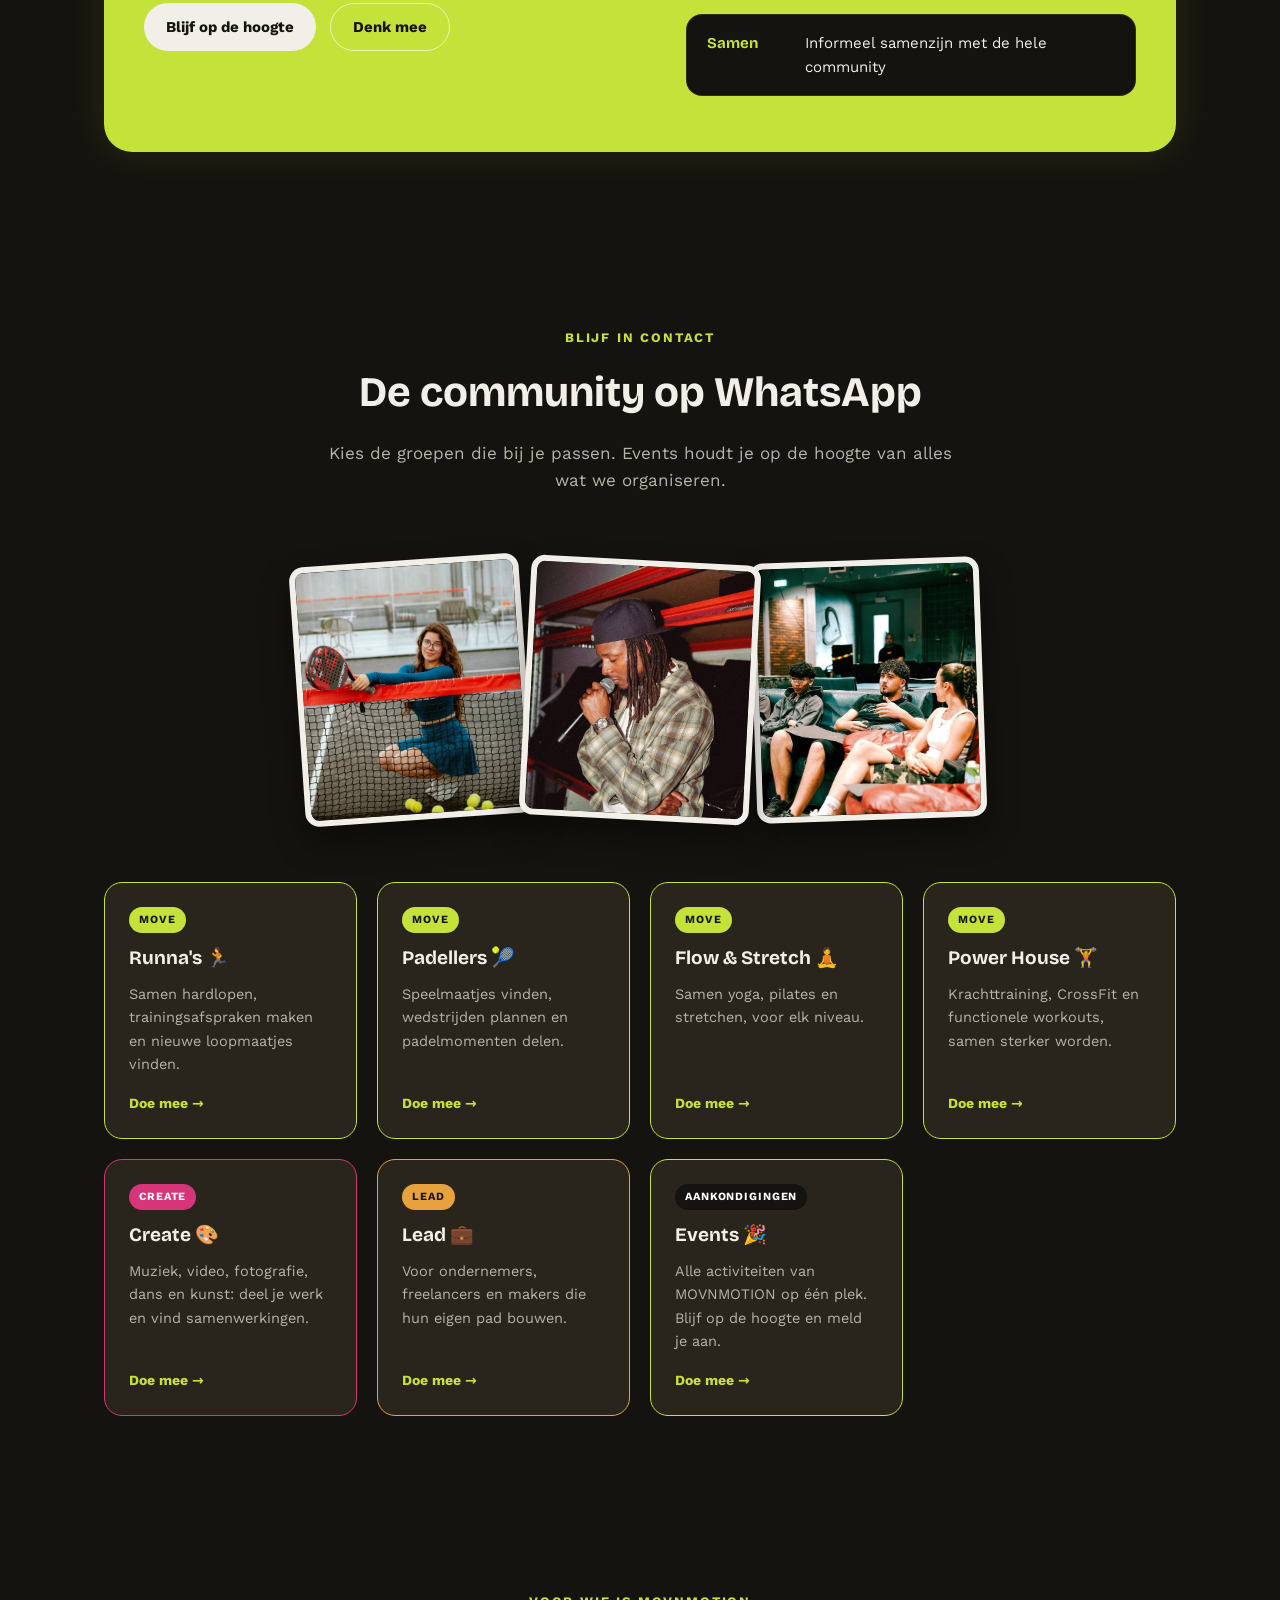
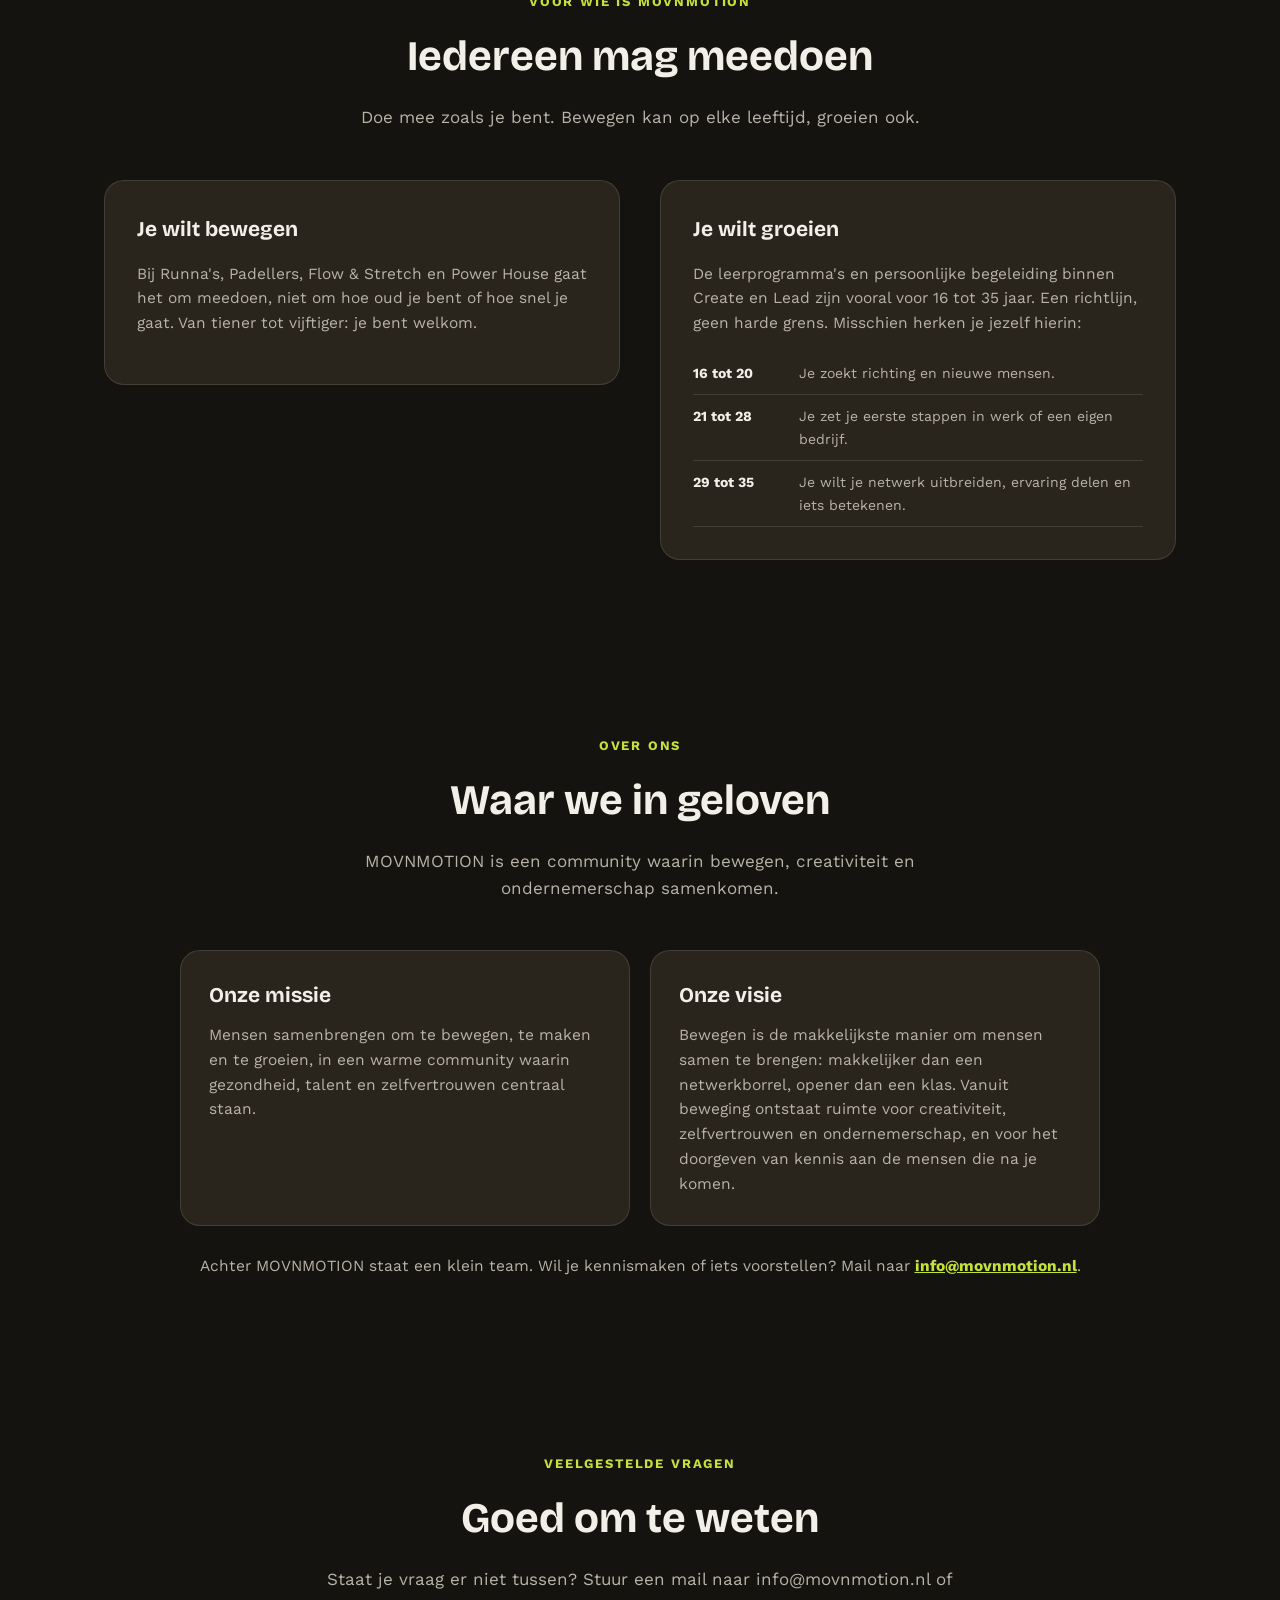
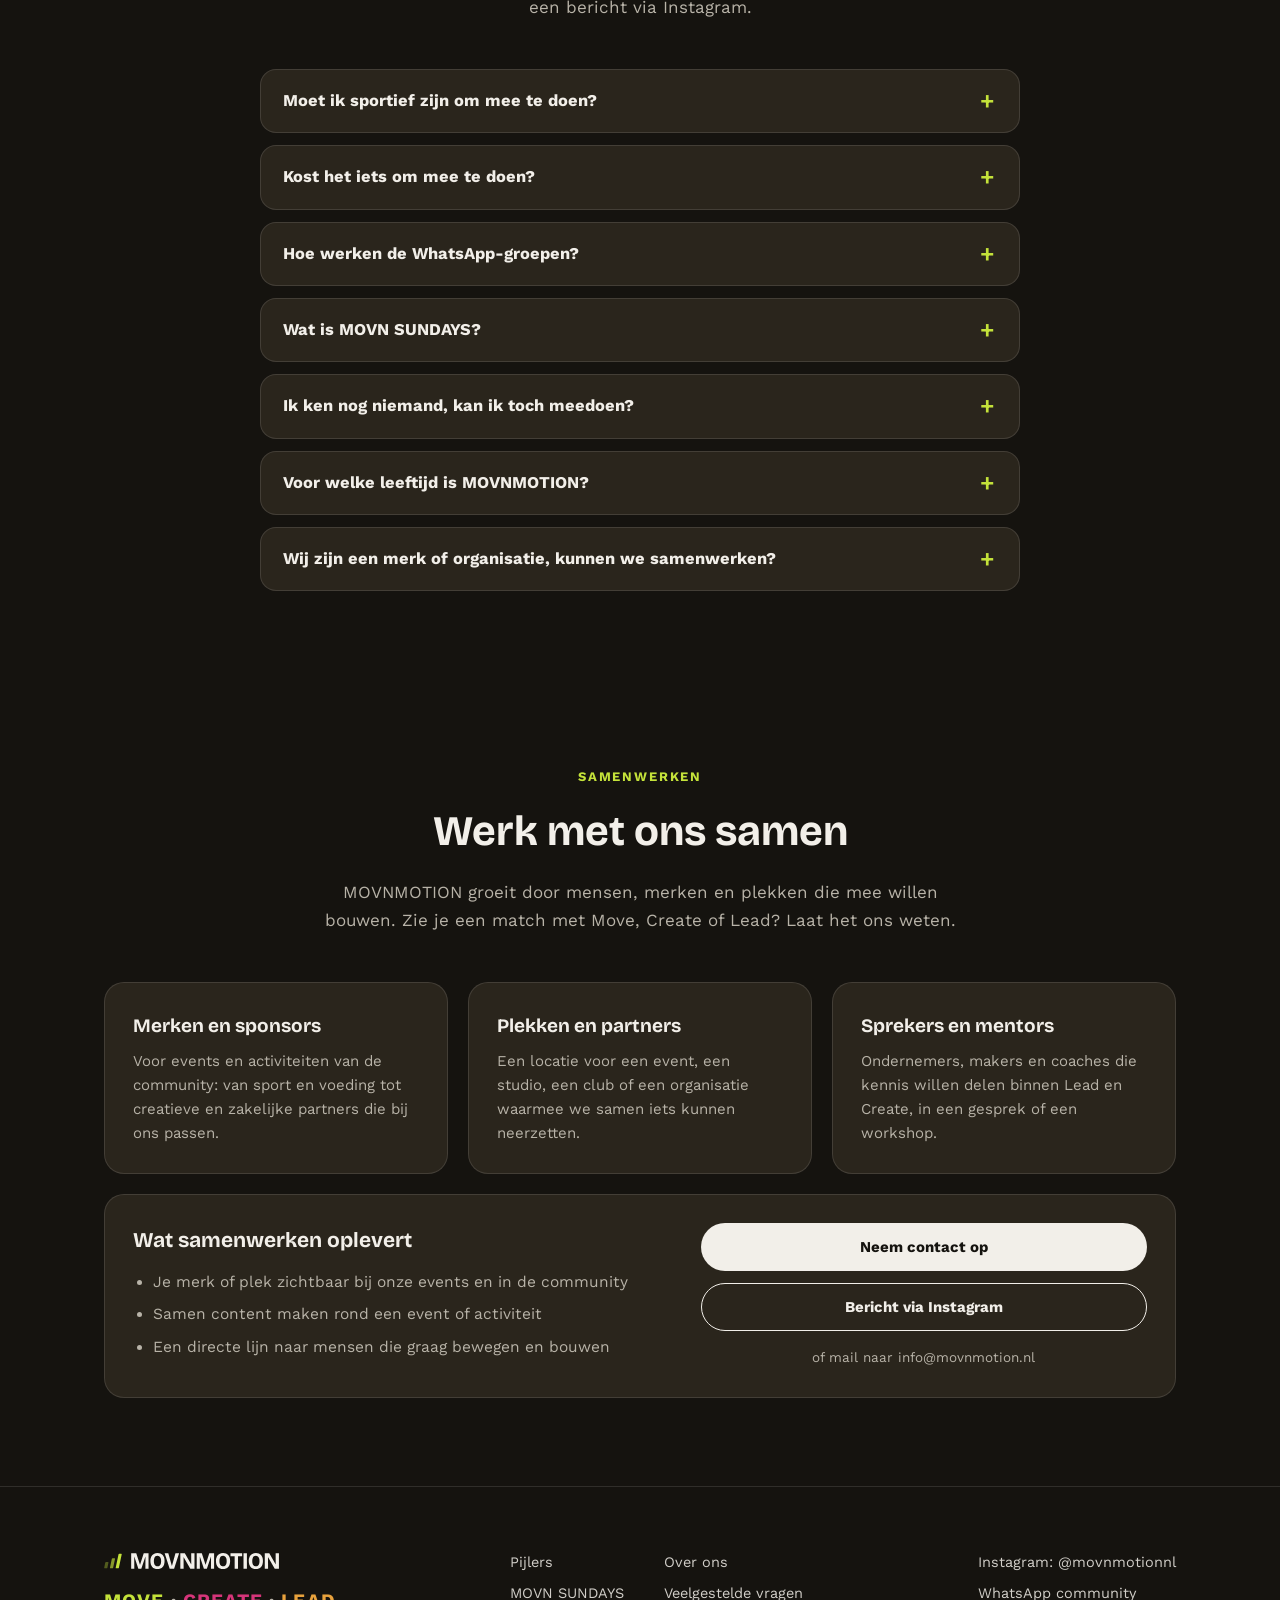
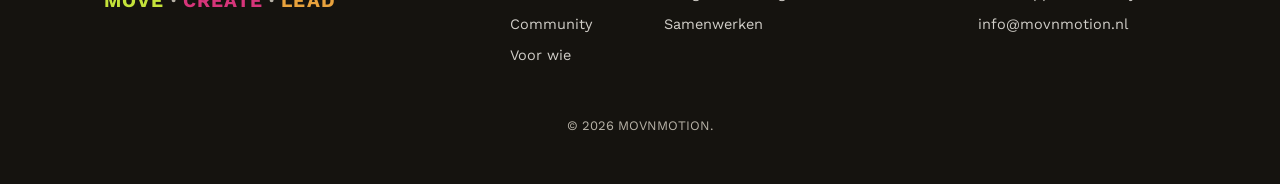
==== commit 0d534ac7: "Nieuwe padelfoto in de fotostrook, merknamen op het net weggewerkt Co-Authored-By: Claude Opus 5.5 <" ====
--- a/public/index.html
+++ b/public/index.html
@@ -103,7 +103,7 @@
           <a href="#samenwerken">Samenwerken</a>
         </nav>
         <div class="nav-actions">
-          <a class="btn" href="https://chat.whatsapp.com/BXqSfVjQK5DEeczYsSVc6h">Doe mee</a>
+          <a class="btn" href="https://chat.whatsapp.com/EbyEe19TUxl8N2z9xBkvv8">Doe mee</a>
           <button
             class="menu-toggle"
             id="menuToggle"
@@ -132,7 +132,7 @@
       <a href="#community">Community</a>
       <a href="#voorwie">Voor wie</a>
       <a href="#samenwerken">Samenwerken</a>
-      <a class="btn" href="https://chat.whatsapp.com/BXqSfVjQK5DEeczYsSVc6h">Doe mee</a>
+      <a class="btn" href="https://chat.whatsapp.com/EbyEe19TUxl8N2z9xBkvv8">Doe mee</a>
     </nav>
 
     <main>
@@ -153,7 +153,7 @@
           en ontdekt onderweg wat er allemaal kan.
         </p>
         <div class="actions">
-          <a class="btn" href="https://chat.whatsapp.com/BXqSfVjQK5DEeczYsSVc6h">Join the movement</a>
+          <a class="btn" href="https://chat.whatsapp.com/EbyEe19TUxl8N2z9xBkvv8">Join the movement</a>
         </div>
         <p class="hero-note">Meedoen is gratis. Je stapt in via WhatsApp en kiest zelf je groepen.</p>
       </section>
@@ -173,7 +173,7 @@
             <li class="can-word can-word--all">Erbij horen</li>
           </ul>
           <div class="can-cta reveal">
-            <a class="btn" href="https://chat.whatsapp.com/BXqSfVjQK5DEeczYsSVc6h">Join the movement</a>
+            <a class="btn" href="https://chat.whatsapp.com/EbyEe19TUxl8N2z9xBkvv8">Join the movement</a>
           </div>
         </div>
       </section>
@@ -265,7 +265,7 @@
                 doen. Wat wil jij erin zien?
               </p>
               <div class="actions">
-                <a class="btn" href="https://chat.whatsapp.com/K9ZHYpvh34J7ycijwH2kKo">Blijf op de hoogte</a>
+                <a class="btn" href="https://chat.whatsapp.com/JDSg8jbfGWS0Do6Z98EIht">Blijf op de hoogte</a>
                 <a
                   class="btn btn--ghost"
                   href="mailto:info@movnmotion.nl?subject=Meedenken%20over%20MOVN%20SUNDAYS"
@@ -300,9 +300,9 @@
           <div class="snapshot-strip reveal">
             <img
               src="assets/img/snapshot-padel.jpg"
-              alt="Padellers op de baan"
+              alt="Padelspeelster bij het net met haar racket"
               width="560"
-              height="738"
+              height="640"
               loading="lazy"
             />
             <img
@@ -326,7 +326,7 @@
               <h3>Runna's 🏃</h3>
               <p>Samen hardlopen, trainingsafspraken maken en nieuwe loopmaatjes vinden.</p>
               <a
-                href="https://chat.whatsapp.com/CrJA3miNzUNA3yTWiaV7q3"
+                href="https://chat.whatsapp.com/EQCLJ11c5Hi70svXGKEnF5"
                 aria-label="Doe mee met Runna's op WhatsApp"
                 >Doe mee →</a
               >
@@ -336,7 +336,7 @@
               <h3>Padellers 🎾</h3>
               <p>Speelmaatjes vinden, wedstrijden plannen en padelmomenten delen.</p>
               <a
-                href="https://chat.whatsapp.com/LNYeKo4pEPoIf8a5DMQJiF"
+                href="https://chat.whatsapp.com/FMxd2AVLV2g3KVgmjP8h1n"
                 aria-label="Doe mee met Padellers op WhatsApp"
                 >Doe mee →</a
               >
@@ -346,7 +346,7 @@
               <h3>Flow &amp; Stretch 🧘</h3>
               <p>Samen yoga, pilates en stretchen, voor elk niveau.</p>
               <a
-                href="https://chat.whatsapp.com/C0TZTGc3yw1IgvXe9TMT5E"
+                href="https://chat.whatsapp.com/FF3l6uG1pQp80BPhMWxkdK"
                 aria-label="Doe mee met Flow &amp; Stretch op WhatsApp"
                 >Doe mee →</a
               >
@@ -356,7 +356,7 @@
               <h3>Power House 🏋</h3>
               <p>Krachttraining, CrossFit en functionele workouts, samen sterker worden.</p>
               <a
-                href="https://chat.whatsapp.com/GgOFQiWhiiF8oR2BJQRv9u"
+                href="https://chat.whatsapp.com/Hzdg96CVCLZ6DJLxeIaVNU"
                 aria-label="Doe mee met Power House op WhatsApp"
                 >Doe mee →</a
               >
@@ -366,7 +366,7 @@
               <h3>Create 🎨</h3>
               <p>Muziek, video, fotografie, dans en kunst: deel je werk en vind samenwerkingen.</p>
               <a
-                href="https://chat.whatsapp.com/F42LTpM1s9RGdChejuXU0H"
+                href="https://chat.whatsapp.com/Dkk1YDNmLW38Zu5Dy8gzQT"
                 aria-label="Doe mee met Create op WhatsApp"
                 >Doe mee →</a
               >
@@ -376,7 +376,7 @@
               <h3>Lead 💼</h3>
               <p>Voor ondernemers, freelancers en makers die hun eigen pad bouwen.</p>
               <a
-                href="https://chat.whatsapp.com/Dxf0if28gZ7BepDkYXq5SO"
+                href="https://chat.whatsapp.com/JdpGTSe5f8aAvoVY8Ppu1v"
                 aria-label="Doe mee met Lead op WhatsApp"
                 >Doe mee →</a
               >
@@ -386,7 +386,7 @@
               <h3>Events 🎉</h3>
               <p>Alle activiteiten van MOVNMOTION op één plek. Blijf op de hoogte en meld je aan.</p>
               <a
-                href="https://chat.whatsapp.com/K9ZHYpvh34J7ycijwH2kKo"
+                href="https://chat.whatsapp.com/JDSg8jbfGWS0Do6Z98EIht"
                 aria-label="Doe mee met Events op WhatsApp"
                 >Doe mee →</a
               >
@@ -495,7 +495,7 @@
               <p>
                 MOVN SUNDAYS is het moment waarop Move, Create en Lead samenkomen. Sluit
                 aan bij de groepen en houd de
-                <a href="https://chat.whatsapp.com/K9ZHYpvh34J7ycijwH2kKo">Events-groep</a> en onze
+                <a href="https://chat.whatsapp.com/JDSg8jbfGWS0Do6Z98EIht">Events-groep</a> en onze
                 <a href="https://instagram.com/movnmotionnl">socials</a> in de gaten, dan mis je het niet. Wil
                 je meedenken?
                 <a href="mailto:info@movnmotion.nl?subject=Meedenken%20over%20MOVN%20SUNDAYS"
@@ -610,7 +610,7 @@
           </div>
           <div class="links-col">
             <a href="https://instagram.com/movnmotionnl" aria-label="Instagram">Instagram: @movnmotionnl</a>
-            <a href="https://chat.whatsapp.com/BXqSfVjQK5DEeczYsSVc6h" aria-label="WhatsApp"
+            <a href="https://chat.whatsapp.com/EbyEe19TUxl8N2z9xBkvv8" aria-label="WhatsApp"
               >WhatsApp community</a
             >
             <a href="mailto:info@movnmotion.nl" aria-label="E-mail">info@movnmotion.nl</a>
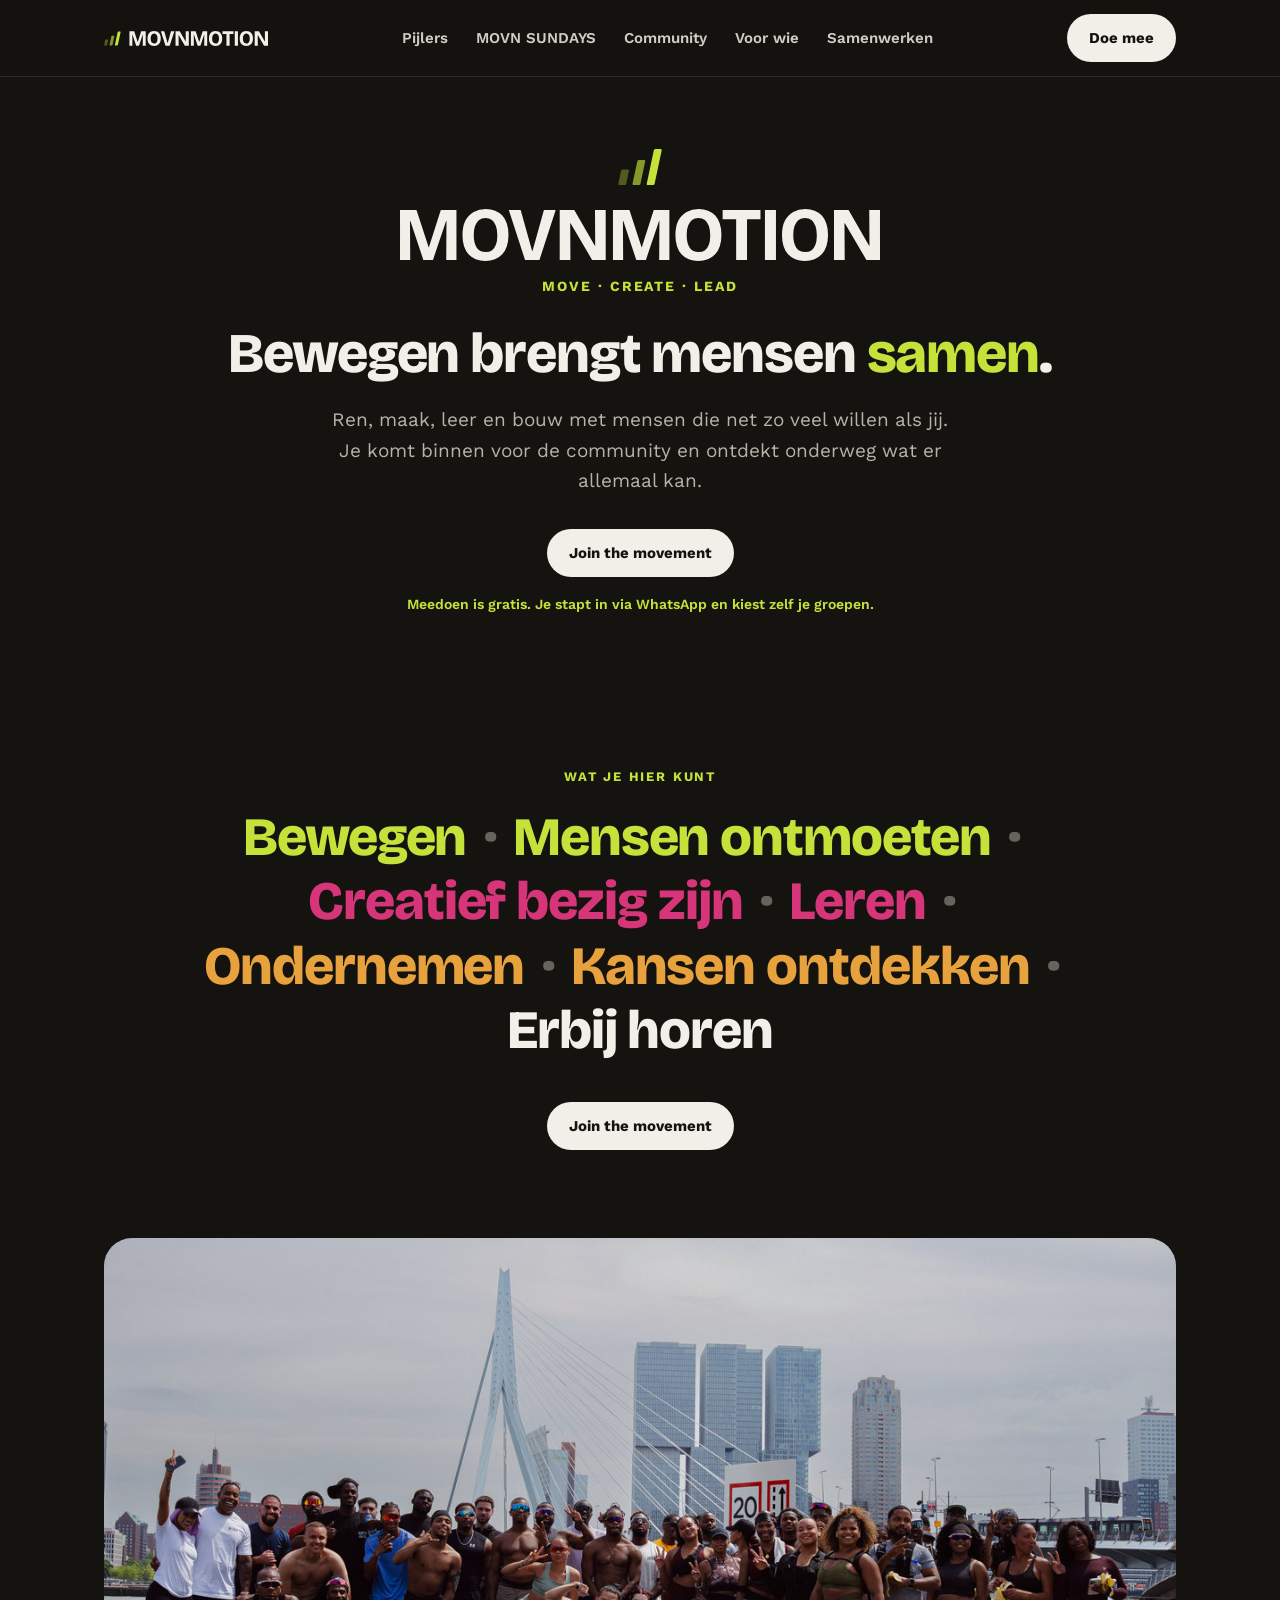
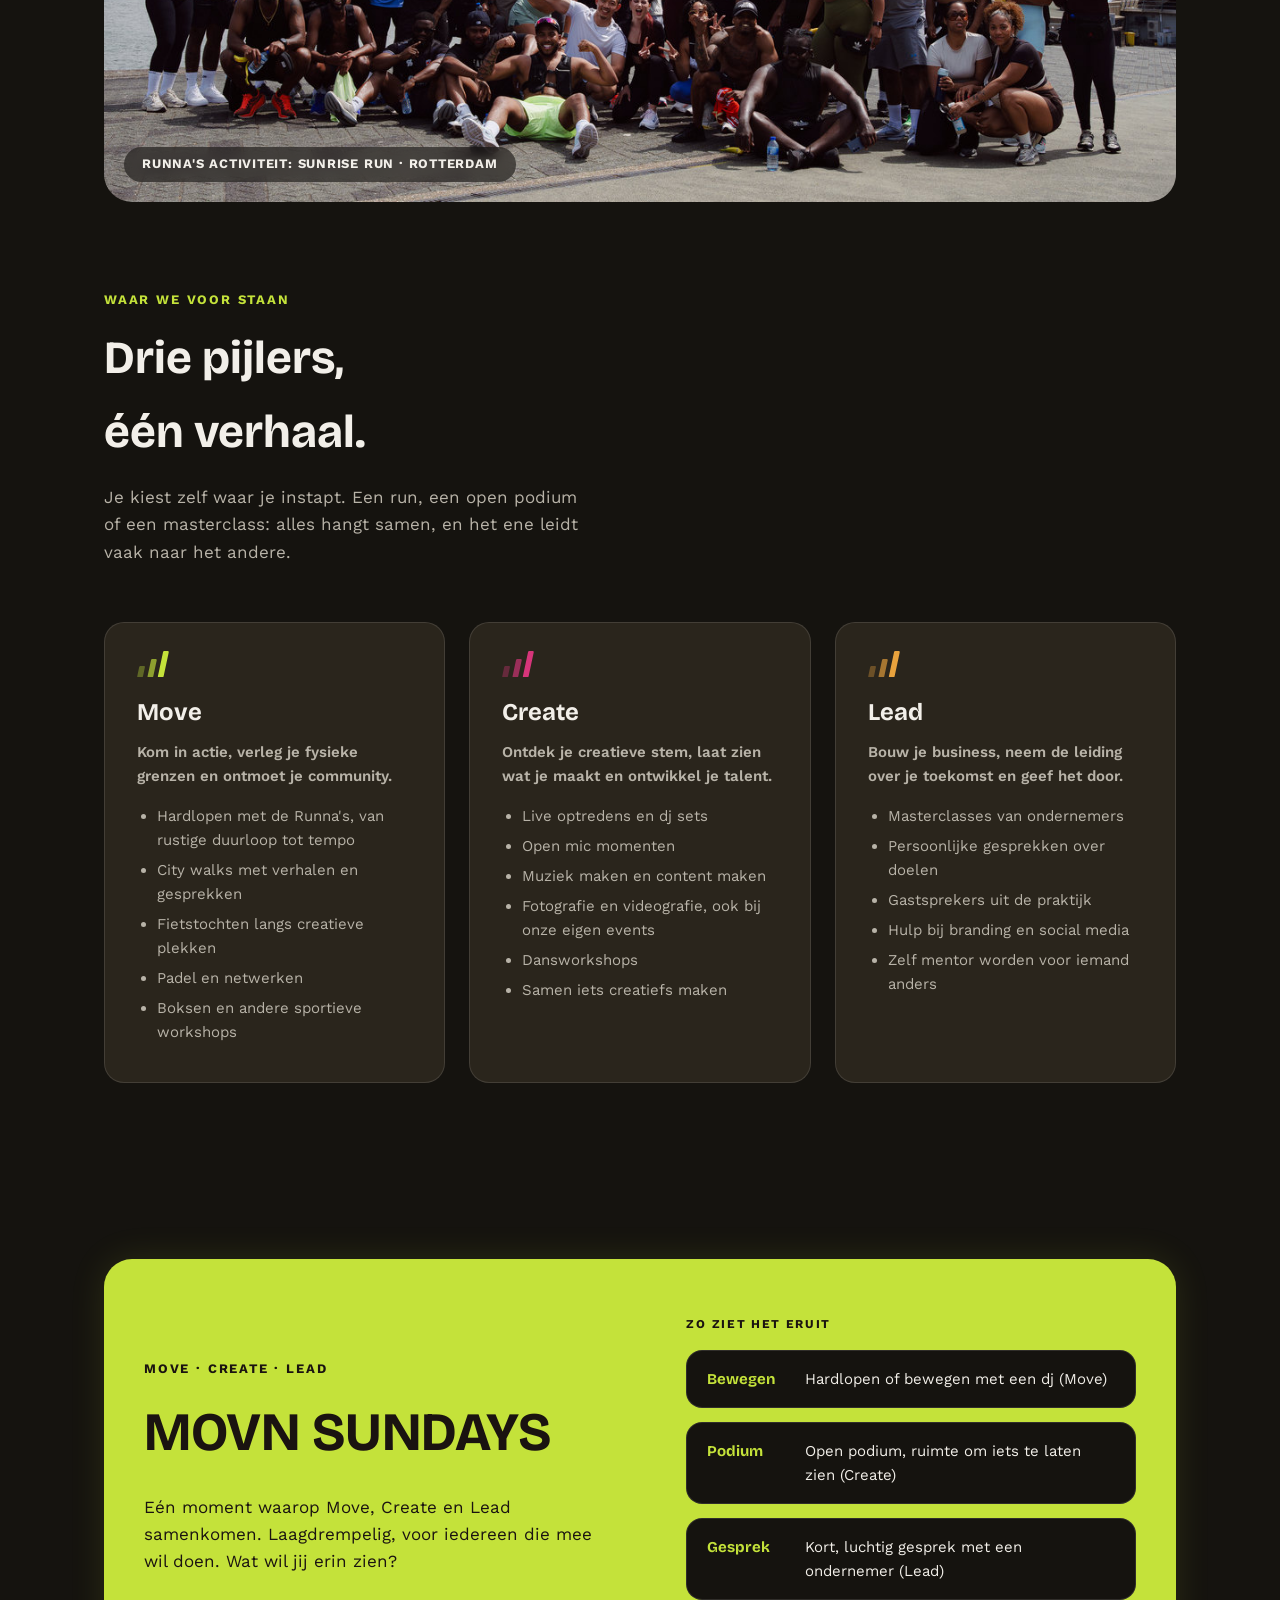
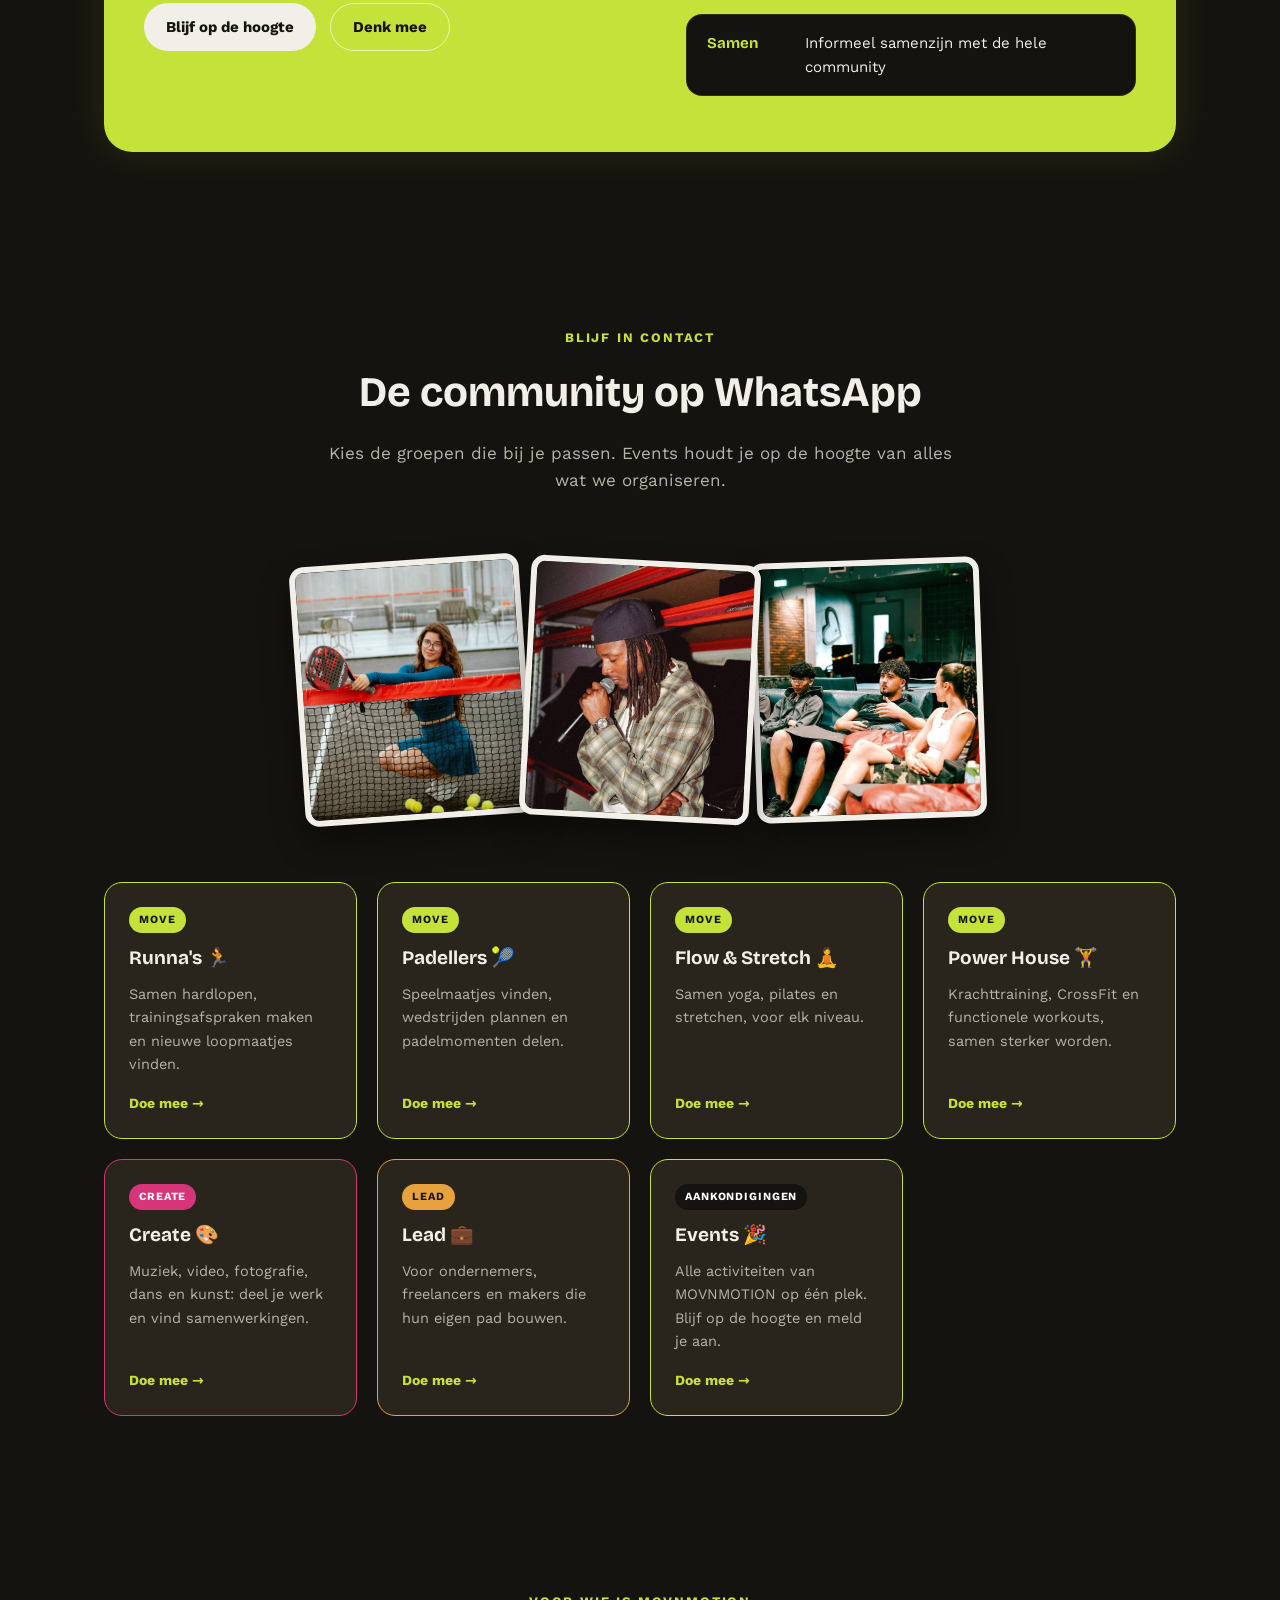
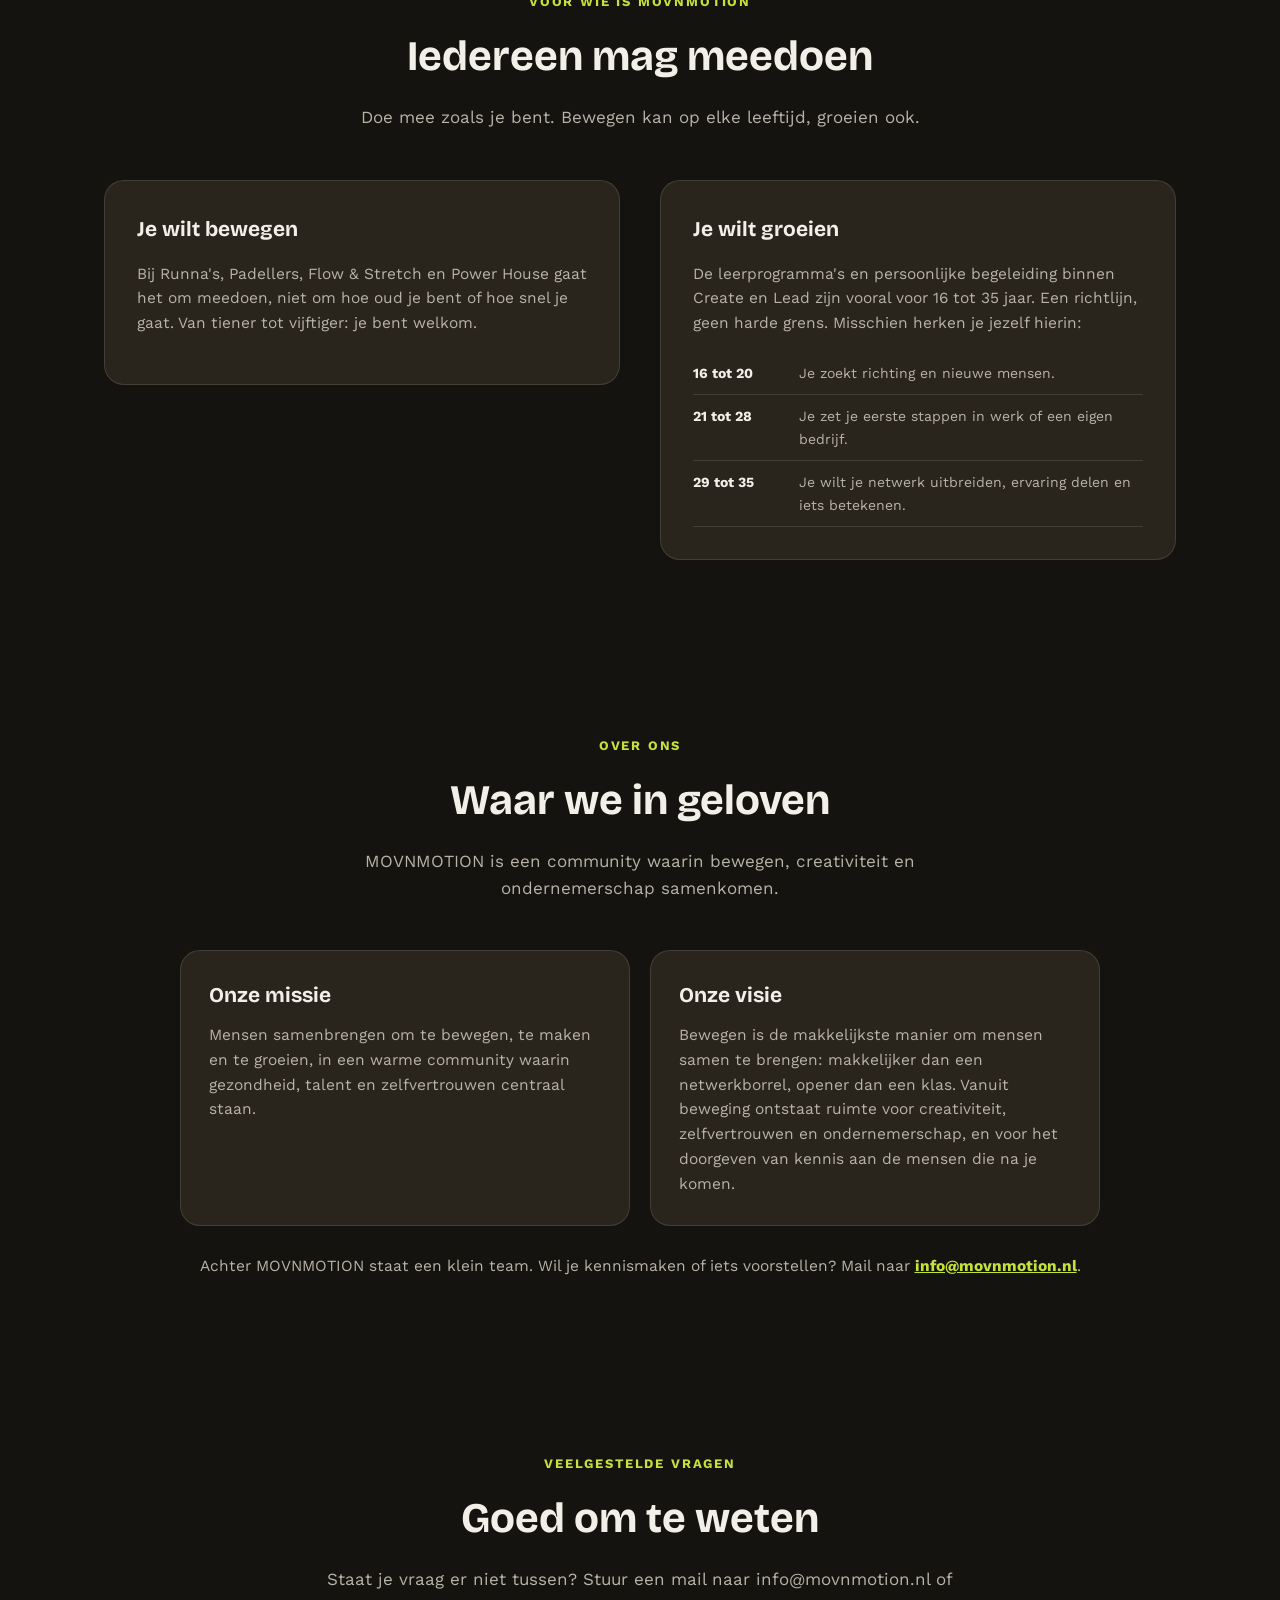
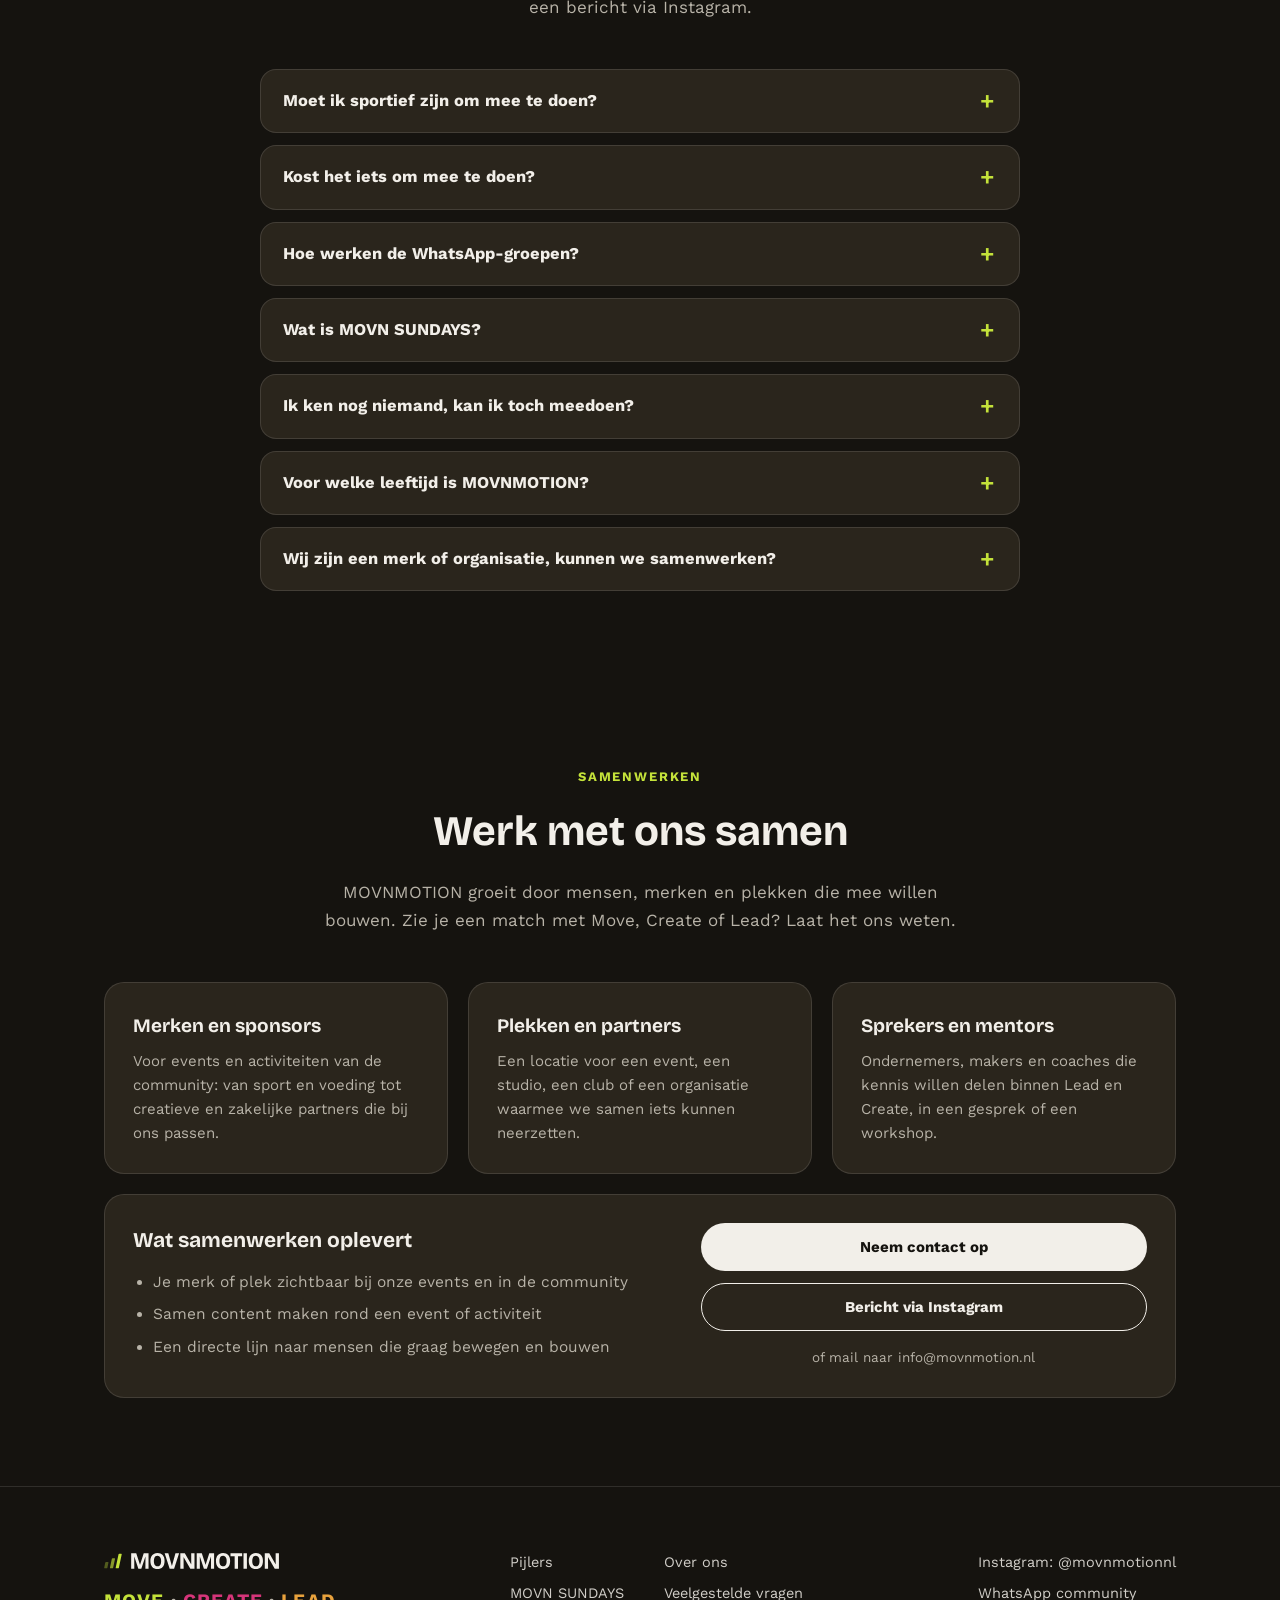
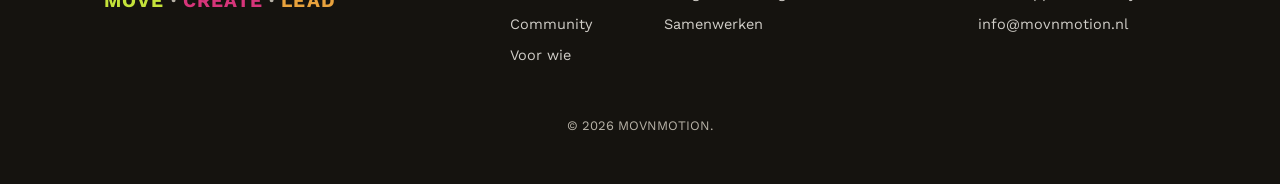
==== commit 7e17cbde: "Create: fotografie en videografie bij de pijler Co-Authored-By: Claude Opus 5.5 <noreply@anthropic.c" ====
--- a/public/index.html
+++ b/public/index.html
@@ -229,6 +229,7 @@
                   <li>Live optredens en dj sets</li>
                   <li>Open mic momenten</li>
                   <li>Muziek maken en content maken</li>
+                  <li>Fotografie en videografie, ook bij onze eigen events</li>
                   <li>Dansworkshops</li>
                   <li>Samen iets creatiefs maken</li>
                 </ul>
